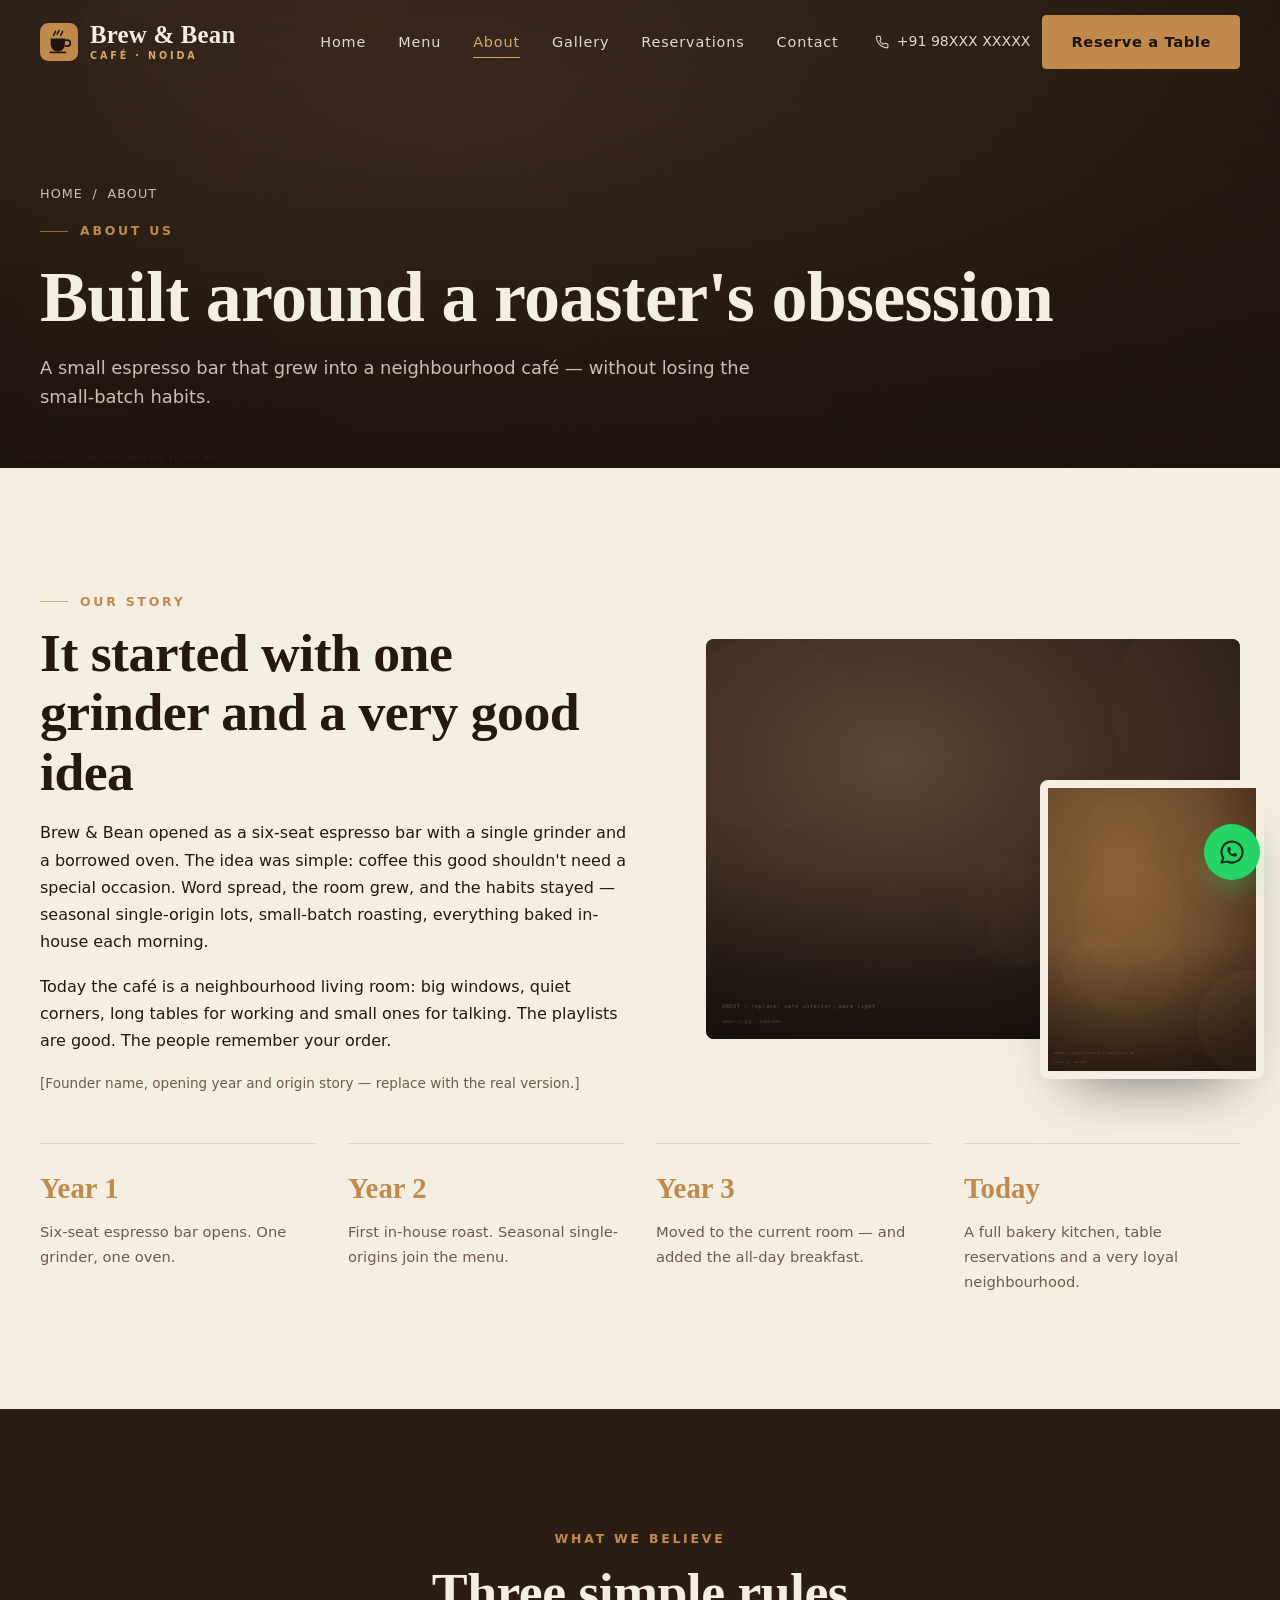
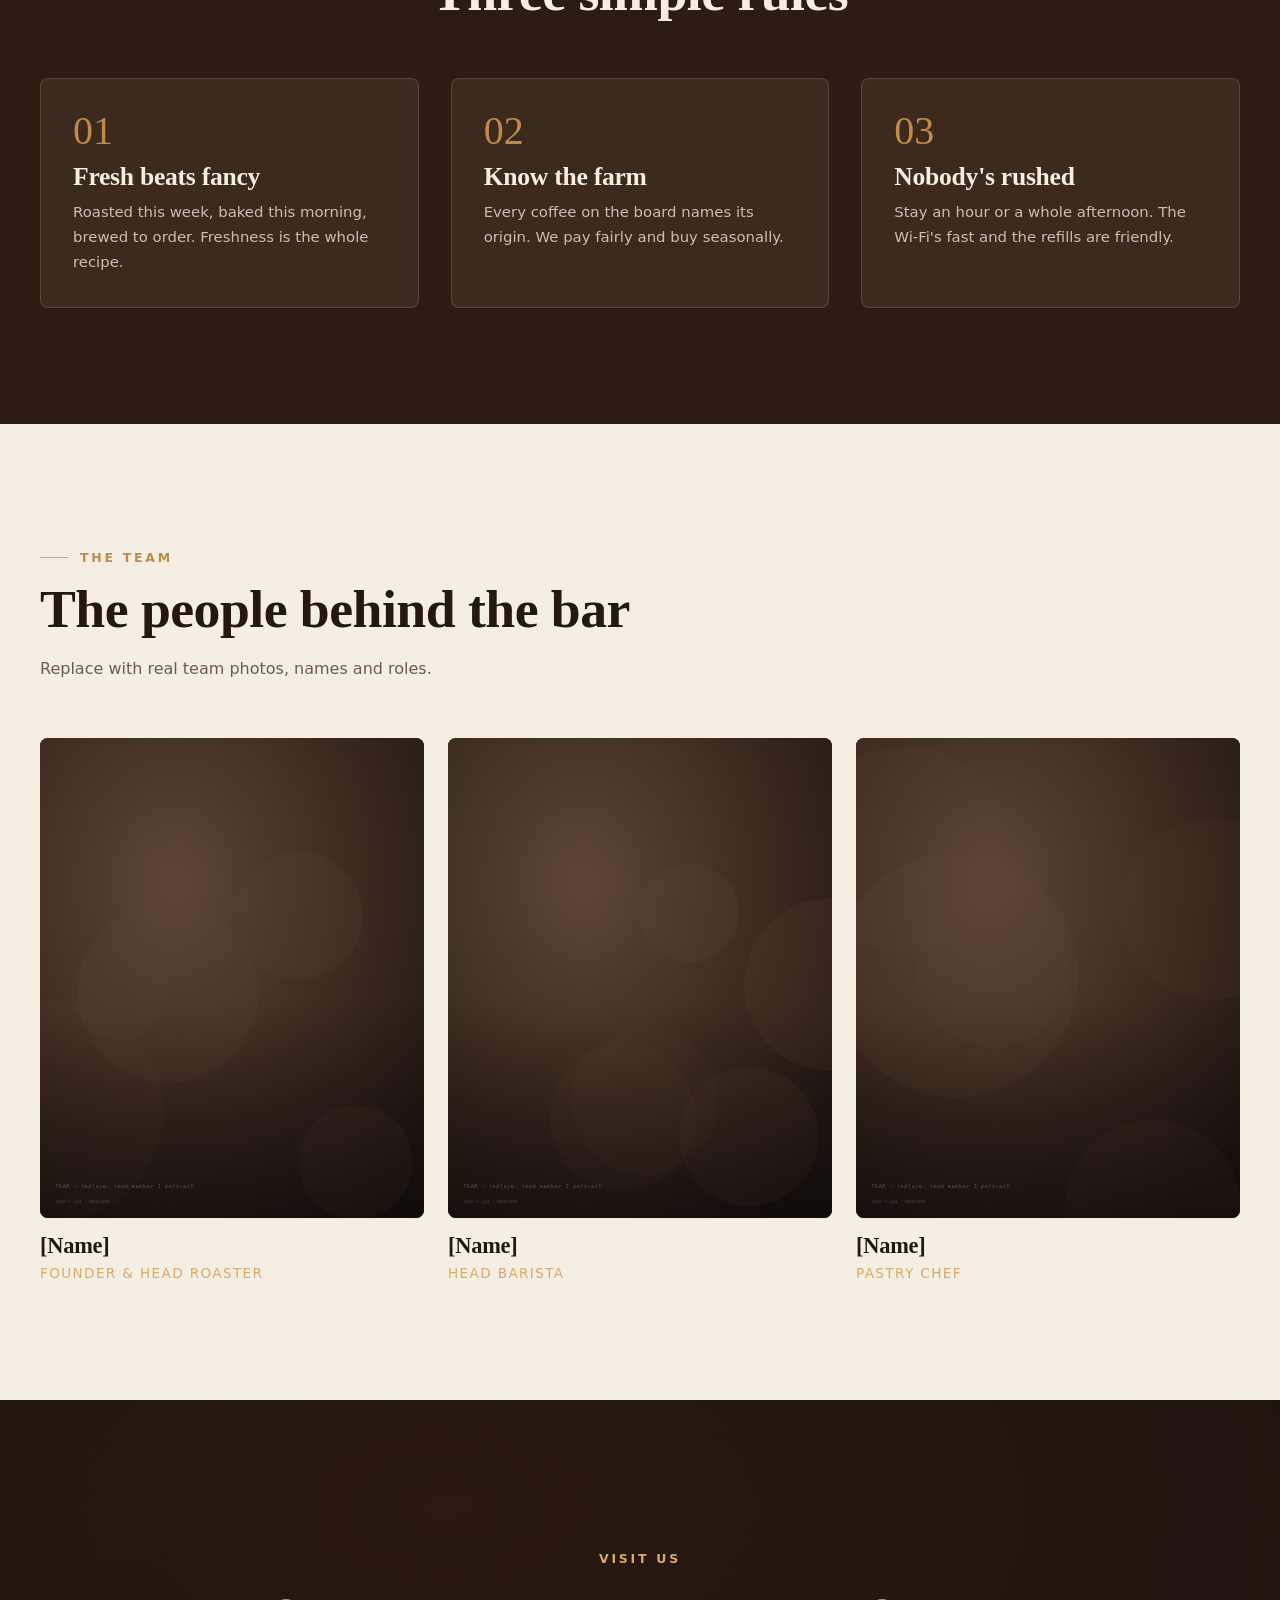
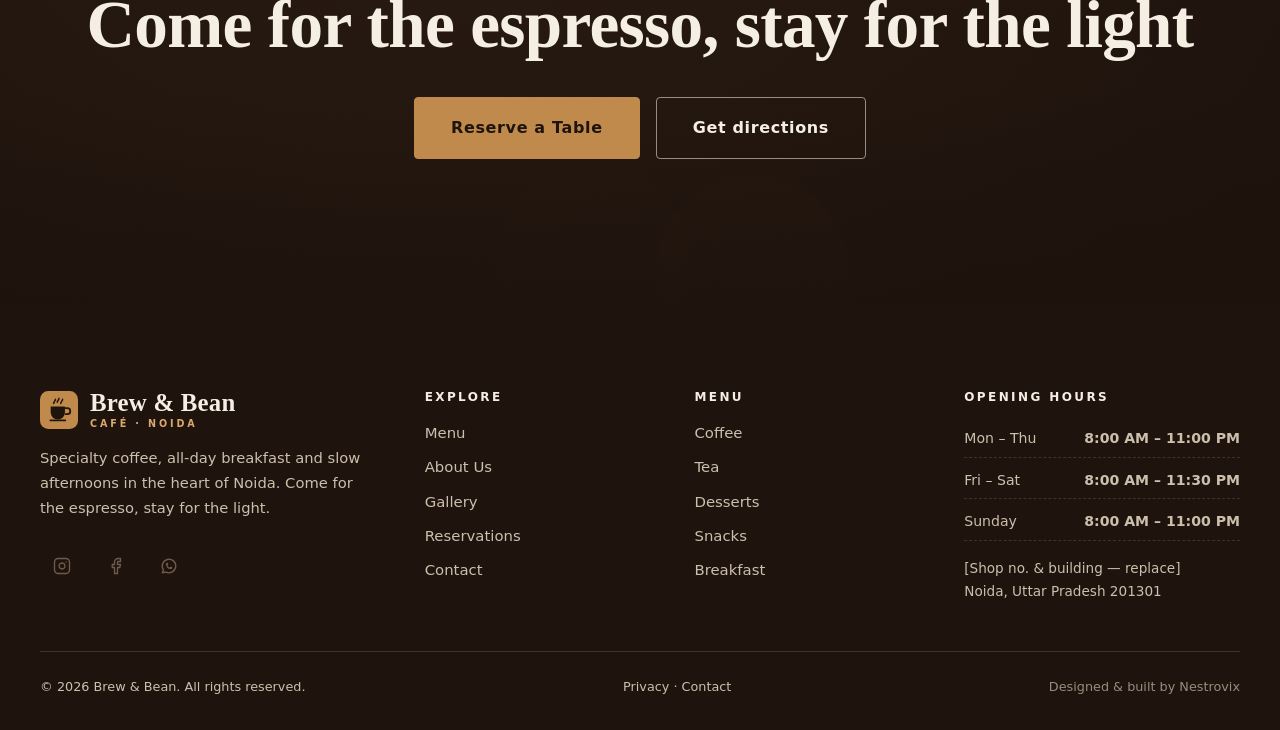
==== about.html @ e4f65078 "Initial commit — brew-and-bean" ====
<!DOCTYPE html>
<html lang="en">
<head>
<meta charset="UTF-8">
<meta name="viewport" content="width=device-width, initial-scale=1">
<title>About Us — Brew & Bean Café, Noida</title>
<meta name="description" content="The story behind Brew & Bean — a neighbourhood café in Noida built around small-batch roasting, in-house baking and slow mornings.">
<link rel="canonical" href="https://brewandbean.vercel.app/about.html">
<meta property="og:type" content="website"><meta property="og:site_name" content="Brew &amp; Bean">
<meta property="og:title" content="About Us — Brew & Bean Café, Noida"><meta property="og:description" content="The story behind Brew & Bean — a neighbourhood café in Noida built around small-batch roasting, in-house baking and slow mornings.">
<meta property="og:image" content="https://brewandbean.vercel.app/assets/og-image.png"><meta property="og:url" content="https://brewandbean.vercel.app/about.html">
<meta name="twitter:card" content="summary_large_image">
<meta name="theme-color" content="#2B1D14">
<link rel="icon" href="assets/favicon.svg" type="image/svg+xml">
<link rel="preload" href="assets/fonts/cormorant-garamond-latin-600-normal.woff2" as="font" type="font/woff2" crossorigin>
<link rel="preload" href="assets/fonts/manrope-latin-400-normal.woff2" as="font" type="font/woff2" crossorigin>
<link rel="stylesheet" href="css/style.css">
<script>document.documentElement.classList.add("js")</script>

</head>
<body><a class="skip-link" href="#main">Skip to content</a>
<svg width="0" height="0" style="position:absolute" aria-hidden="true"><defs>
<symbol id="i-phone" viewBox="0 0 24 24"><path d="M22 16.92v3a2 2 0 0 1-2.18 2 19.8 19.8 0 0 1-8.63-3.07 19.5 19.5 0 0 1-6-6A19.8 19.8 0 0 1 2.12 4.18 2 2 0 0 1 4.11 2h3a2 2 0 0 1 2 1.72c.13.96.36 1.9.7 2.81a2 2 0 0 1-.45 2.11L8.09 9.91a16 16 0 0 0 6 6l1.27-1.27a2 2 0 0 1 2.11-.45c.91.34 1.85.57 2.81.7A2 2 0 0 1 22 16.92z"/></symbol>
<symbol id="i-pin" viewBox="0 0 24 24"><path d="M20 10c0 6-8 12-8 12s-8-6-8-12a8 8 0 0 1 16 0z"/><circle cx="12" cy="10" r="3"/></symbol>
<symbol id="i-clock" viewBox="0 0 24 24"><circle cx="12" cy="12" r="10"/><path d="M12 6v6l4 2"/></symbol>
<symbol id="i-mail" viewBox="0 0 24 24"><rect width="20" height="16" x="2" y="4" rx="2"/><path d="m22 7-8.97 5.7a1.94 1.94 0 0 1-2.06 0L2 7"/></symbol>
<symbol id="i-arrow" viewBox="0 0 24 24"><path d="M5 12h14"/><path d="m12 5 7 7-7 7"/></symbol>
<symbol id="i-search" viewBox="0 0 24 24"><circle cx="11" cy="11" r="8"/><path d="m21 21-4.3-4.3"/></symbol>
<symbol id="i-x" viewBox="0 0 24 24"><path d="M18 6 6 18"/><path d="m6 6 12 12"/></symbol>
<symbol id="i-left" viewBox="0 0 24 24"><path d="m15 18-6-6 6-6"/></symbol>
<symbol id="i-right" viewBox="0 0 24 24"><path d="m9 18 6-6-6-6"/></symbol>
<symbol id="i-check" viewBox="0 0 24 24"><path d="M20 6 9 17l-5-5"/></symbol>
<symbol id="i-leaf" viewBox="0 0 24 24"><path d="M11 20A7 7 0 0 1 9.8 6.1C15.5 5 17 4.48 19 2c1 2 2 4.18 2 8 0 5.5-4.78 10-10 10Z"/><path d="M2 21c0-3 1.85-5.36 5.08-6C9.5 14.52 12 13 13 12"/></symbol>
<symbol id="i-flame" viewBox="0 0 24 24"><path d="M8.5 14.5A2.5 2.5 0 0 0 11 12c0-1.38-.5-2-1-3-1.072-2.143-.224-4.054 2-6 .5 2.5 2 4.9 4 6.5 2 1.6 3 3.5 3 5.5a7 7 0 1 1-14 0c0-1.153.433-2.294 1-3a2.5 2.5 0 0 0 2.5 2.5z"/></symbol>
<symbol id="i-croissant" viewBox="0 0 24 24"><path d="m4.6 13.11 5.79-3.21c1.89-1.05 4.79 1.78 3.71 3.71l-3.22 5.81C8.8 23.16.79 15.23 4.6 13.11Z"/><path d="m10.5 9.5-1-2.29C9.2 6.48 8.8 6 8 6H4.5C2.79 6 2 6.5 2 8.5a7.71 7.71 0 0 0 2 4.83"/><path d="M8 6c0-1.55.24-4-2-4-2 0-2.5 2.17-2.5 4"/><path d="m14.5 13.5 2.29 1c.73.3 1.21.7 1.21 1.5v3.5c0 1.71-.5 2.5-2.5 2.5a7.71 7.71 0 0 1-4.83-2"/><path d="M18 16c1.55 0 4-.24 4 2 0 2-2.17 2.5-4 2.5"/></symbol>
<symbol id="i-wifi" viewBox="0 0 24 24"><path d="M12 20h.01"/><path d="M2 8.82a15 15 0 0 1 20 0"/><path d="M5 12.859a10 10 0 0 1 14 0"/><path d="M8.5 16.429a5 5 0 0 1 7 0"/></symbol>
<symbol id="i-cup" viewBox="0 0 24 24"><path d="M17 8h1a4 4 0 1 1 0 8h-1"/><path d="M3 8h14v9a4 4 0 0 1-4 4H7a4 4 0 0 1-4-4Z"/><path d="M6 2v2"/><path d="M10 2v2"/><path d="M14 2v2"/></symbol>
<symbol id="i-instagram" viewBox="0 0 24 24"><rect width="20" height="20" x="2" y="2" rx="5"/><path d="M16 11.37A4 4 0 1 1 12.63 8 4 4 0 0 1 16 11.37z"/><path d="M17.5 6.5h.01"/></symbol>
<symbol id="i-facebook" viewBox="0 0 24 24"><path d="M18 2h-3a5 5 0 0 0-5 5v3H7v4h3v8h4v-8h3l1-4h-4V7a1 1 0 0 1 1-1h3z"/></symbol>
<symbol id="i-whatsapp" viewBox="0 0 24 24"><path d="M3 21l1.65-3.8a9 9 0 1 1 3.4 2.9L3 21" fill="none"/><path d="M9 10a.5.5 0 0 0 1 0V9a.5.5 0 0 0-1 0v1a5 5 0 0 0 5 5h1a.5.5 0 0 0 0-1h-1a.5.5 0 0 0 0 1"/></symbol>
<symbol id="i-calendar" viewBox="0 0 24 24"><path d="M8 2v4"/><path d="M16 2v4"/><rect width="18" height="18" x="3" y="4" rx="2"/><path d="M3 10h18"/></symbol>
<symbol id="i-users" viewBox="0 0 24 24"><path d="M16 21v-2a4 4 0 0 0-4-4H6a4 4 0 0 0-4 4v2"/><circle cx="9" cy="7" r="4"/><path d="M22 21v-2a4 4 0 0 0-3-3.87"/><path d="M16 3.13a4 4 0 0 1 0 7.75"/></symbol>
<symbol id="i-star" viewBox="0 0 24 24"><path d="M12 2l3.09 6.26L22 9.27l-5 4.87 1.18 6.88L12 17.77l-6.18 3.25L7 14.14 2 9.27l6.91-1.01L12 2z"/></symbol>
</defs></svg>
<header class="site-header" id="top">
  <div class="container--wide">
    <a class="brand" href="index.html" aria-label="Brew &amp; Bean — home"><svg class="brand__mark" viewBox="0 0 64 64" aria-hidden="true"><rect width="64" height="64" rx="14" fill="#C08A4C"/><path d="M18 26h24v10a12 12 0 0 1-24 0z" fill="#1F140D"/><path d="M42 29h4a5 5 0 0 1 0 10h-4" fill="none" stroke="#1F140D" stroke-width="3"/><path d="M26 14c0 3-3 4-3 7M32 12c0 3-3 4-3 7M38 14c0 3-3 4-3 7" stroke="#1F140D" stroke-width="2.5" fill="none" stroke-linecap="round"/><rect x="16" y="48" width="28" height="3" rx="1.5" fill="#1F140D"/></svg><span>Brew &amp; Bean<small>Café · Noida</small></span></a>
    <nav class="nav" aria-label="Primary">
      <ul class="nav__links"><li><a href="index.html">Home</a></li><li><a href="menu.html">Menu</a></li><li><a href="about.html">About</a></li><li><a href="gallery.html">Gallery</a></li><li><a href="reservations.html">Reservations</a></li><li><a href="contact.html">Contact</a></li></ul>
      <div class="nav__cta">
        <a class="nav__phone" data-href="tel" href="#"><svg class="ic"><use href="#i-phone"/></svg><span data-bind="phoneDisplay">+91 98XXX XXXXX</span></a>
        <a class="btn btn--primary" href="reservations.html">Reserve a Table</a>
        <button class="nav__toggle" aria-expanded="false" aria-controls="mobile-nav" aria-label="Open menu"><span></span></button>
      </div>
    </nav>
  </div>
</header>
<div class="mobile-nav" id="mobile-nav">
  <nav class="mobile-nav__links" aria-label="Mobile"><a href="index.html">Home</a><a href="menu.html">Menu</a><a href="about.html">About</a><a href="gallery.html">Gallery</a><a href="reservations.html">Reservations</a><a href="contact.html">Contact</a></nav>
  <a class="btn btn--primary btn--lg" href="reservations.html">Reserve a Table</a>
  <div class="mobile-nav__meta">
    <a data-href="tel" href="#"><svg class="ic"><use href="#i-phone"/></svg> <span data-bind="phoneDisplay">+91 98XXX XXXXX</span></a>
    <a data-href="whatsapp" href="#" target="_blank" rel="noopener"><svg class="ic"><use href="#i-whatsapp"/></svg> Chat on WhatsApp</a>
    <span><svg class="ic"><use href="#i-clock"/></svg> <span data-open-badge class="open-badge">Open today</span></span>
  </div>
</div>
<main id="main"><section class="page-hero">
  <div class="hero__media"><img src="assets/images/hero-about.svg" alt="" width="1920" height="800" fetchpriority="high"></div>
  <div class="hero__overlay"></div>
  <div class="container page-hero__content">
    <nav class="crumbs" aria-label="Breadcrumb"><a href="index.html">Home</a><span>/</span><span>About</span></nav>
    <span class="eyebrow" style="margin-top:1rem">About us</span>
    <h1>Built around a roaster's obsession</h1>
    <p class="lead">A small espresso bar that grew into a neighbourhood café — without losing the small-batch habits.</p>
  </div>
</section>
<section class="section section--cream">
  <div class="container">
    <div class="split">
      <div class="split__body reveal"><span class="eyebrow">Our story</span><h2>It started with one grinder and a very good idea</h2>
        <p>Brew &amp; Bean opened as a six-seat espresso bar with a single grinder and a borrowed oven. The idea was simple: coffee this good shouldn't need a special occasion. Word spread, the room grew, and the habits stayed — seasonal single-origin lots, small-batch roasting, everything baked in-house each morning.</p>
        <p>Today the café is a neighbourhood living room: big windows, quiet corners, long tables for working and small ones for talking. The playlists are good. The people remember your order.</p>
        <p class="muted" style="font-size:.85rem">[Founder name, opening year and origin story — replace with the real version.]</p></div>
      <div class="split__media reveal d1"><div class="frame"><img src="assets/images/about-1.svg" alt="The main room at Brew &amp; Bean" loading="lazy" width="1200" height="900"></div><div class="frame frame--tall"><img src="assets/images/about-2.svg" alt="Green coffee beans before roasting" loading="lazy" width="900" height="1200"></div></div>
    </div>
    <div class="timeline reveal">
      <div><b>Year 1</b><p>Six-seat espresso bar opens. One grinder, one oven.</p></div>
      <div><b>Year 2</b><p>First in-house roast. Seasonal single-origins join the menu.</p></div>
      <div><b>Year 3</b><p>Moved to the current room — and added the all-day breakfast.</p></div>
      <div><b>Today</b><p>A full bakery kitchen, table reservations and a very loyal neighbourhood.</p></div>
    </div>
  </div>
</section>
<section class="section section--dark">
  <div class="container">
    <div class="section-head center reveal"><span class="eyebrow">What we believe</span><h2>Three simple rules</h2></div>
    <div class="values-grid">
      <div class="value reveal" style="background:var(--mocha);border-color:var(--line-dark);color:var(--on-dark)"><div class="num">01</div><h3>Fresh beats fancy</h3><p style="color:var(--on-dark-muted)">Roasted this week, baked this morning, brewed to order. Freshness is the whole recipe.</p></div>
      <div class="value reveal d1" style="background:var(--mocha);border-color:var(--line-dark);color:var(--on-dark)"><div class="num">02</div><h3>Know the farm</h3><p style="color:var(--on-dark-muted)">Every coffee on the board names its origin. We pay fairly and buy seasonally.</p></div>
      <div class="value reveal d2" style="background:var(--mocha);border-color:var(--line-dark);color:var(--on-dark)"><div class="num">03</div><h3>Nobody's rushed</h3><p style="color:var(--on-dark-muted)">Stay an hour or a whole afternoon. The Wi-Fi's fast and the refills are friendly.</p></div>
    </div>
  </div>
</section>
<section class="section section--cream">
  <div class="container">
    <div class="section-head reveal"><span class="eyebrow">The team</span><h2>The people behind the bar</h2><p class="muted">Replace with real team photos, names and roles.</p></div>
    <div class="team-grid">
      <div class="team reveal"><div class="frame"><img src="assets/images/team-1.svg" alt="Portrait — Founder &amp; Head Roaster" loading="lazy"></div><h3>[Name]</h3><p>Founder &amp; Head Roaster</p></div>
      <div class="team reveal d1"><div class="frame"><img src="assets/images/team-2.svg" alt="Portrait — Head Barista" loading="lazy"></div><h3>[Name]</h3><p>Head Barista</p></div>
      <div class="team reveal d2"><div class="frame"><img src="assets/images/team-3.svg" alt="Portrait — Pastry Chef" loading="lazy"></div><h3>[Name]</h3><p>Pastry Chef</p></div>
    </div>
  </div>
</section>
<section class="cta-band"><img src="assets/images/hero-home.svg" alt="" loading="lazy"><div class="container"><span class="eyebrow">Visit us</span><h2>Come for the espresso, stay for the light</h2><div class="hero__actions"><a class="btn btn--primary btn--lg" href="reservations.html">Reserve a Table</a><a class="btn btn--outline-light btn--lg" href="contact.html">Get directions</a></div></div></section>
</main>
<footer class="site-footer">
  <div class="container">
    <div class="footer-grid">
      <div>
        <a class="brand" href="index.html"><svg class="brand__mark" viewBox="0 0 64 64" aria-hidden="true"><rect width="64" height="64" rx="14" fill="#C08A4C"/><path d="M18 26h24v10a12 12 0 0 1-24 0z" fill="#1F140D"/><path d="M42 29h4a5 5 0 0 1 0 10h-4" fill="none" stroke="#1F140D" stroke-width="3"/><path d="M26 14c0 3-3 4-3 7M32 12c0 3-3 4-3 7M38 14c0 3-3 4-3 7" stroke="#1F140D" stroke-width="2.5" fill="none" stroke-linecap="round"/><rect x="16" y="48" width="28" height="3" rx="1.5" fill="#1F140D"/></svg><span>Brew &amp; Bean<small>Café · Noida</small></span></a>
        <p>Specialty coffee, all-day breakfast and slow afternoons in the heart of Noida. Come for the espresso, stay for the light.</p>
        <div class="socials mt-3">
          <a data-href="instagram" href="#" target="_blank" rel="noopener" aria-label="Instagram"><svg class="ic"><use href="#i-instagram"/></svg></a>
          <a data-href="facebook" href="#" target="_blank" rel="noopener" aria-label="Facebook"><svg class="ic"><use href="#i-facebook"/></svg></a>
          <a data-href="whatsapp" href="#" target="_blank" rel="noopener" aria-label="WhatsApp"><svg class="ic"><use href="#i-whatsapp"/></svg></a>
        </div>
      </div>
      <div><h4>Explore</h4><div class="footer-links"><a href="menu.html">Menu</a><a href="about.html">About Us</a><a href="gallery.html">Gallery</a><a href="reservations.html">Reservations</a><a href="contact.html">Contact</a></div></div>
      <div><h4>Menu</h4><div class="footer-links"><a href="menu.html#coffee">Coffee</a><a href="menu.html#tea">Tea</a><a href="menu.html#desserts">Desserts</a><a href="menu.html#snacks">Snacks</a><a href="menu.html#breakfast">Breakfast</a></div></div>
      <div><h4>Opening hours</h4><div class="hours" data-hours></div><p class="mt-2" style="font-size:.85rem"><span data-bind="addressLine1">[Address]</span><br><span data-bind="addressLine2">Noida, Uttar Pradesh</span></p></div>
    </div>
    <div class="footer-bottom">
      <span>© <span data-year>2026</span> Brew &amp; Bean. All rights reserved.</span>
      <span><a href="privacy.html">Privacy</a> · <a href="contact.html">Contact</a></span>
      <span class="made">Designed &amp; built by Nestrovix</span>
    </div>
  </div>
</footer>
<a class="whatsapp-float" data-href="whatsapp" href="#" target="_blank" rel="noopener" aria-label="Chat with us on WhatsApp"><svg class="ic"><use href="#i-whatsapp"/></svg></a>
<div class="sticky-reserve"><a class="btn btn--primary" href="reservations.html"><svg class="ic"><use href="#i-calendar"/></svg> Reserve a Table</a><a class="btn btn--outline-light" data-href="tel" href="#" aria-label="Call us"><svg class="ic"><use href="#i-phone"/></svg></a></div>
<script src="js/config.js"></script>
<script src="js/menu-data.js"></script>
<script src="js/main.js"></script></body></html>
---- css/style.css ----
/* ============================================================
   BREW & BEAN — Premium Café · Design System & Styles
   Theme: dark coffee-brown × cream · warm · minimal premium
   Headings: Cormorant Garamond (serif) · Body: Manrope (sans)
   ============================================================ */

/* ---------- Fonts (self-hosted, no third-party requests) ---------- */
@font-face{font-family:"Cormorant Garamond";font-style:normal;font-weight:500;font-display:swap;src:url("../assets/fonts/cormorant-garamond-latin-500-normal.woff2") format("woff2")}
@font-face{font-family:"Cormorant Garamond";font-style:normal;font-weight:600;font-display:swap;src:url("../assets/fonts/cormorant-garamond-latin-600-normal.woff2") format("woff2")}
@font-face{font-family:"Cormorant Garamond";font-style:normal;font-weight:700;font-display:swap;src:url("../assets/fonts/cormorant-garamond-latin-700-normal.woff2") format("woff2")}
@font-face{font-family:"Cormorant Garamond";font-style:italic;font-weight:500;font-display:swap;src:url("../assets/fonts/cormorant-garamond-latin-500-italic.woff2") format("woff2")}
@font-face{font-family:"Manrope";font-style:normal;font-weight:400;font-display:swap;src:url("../assets/fonts/manrope-latin-400-normal.woff2") format("woff2")}
@font-face{font-family:"Manrope";font-style:normal;font-weight:500;font-display:swap;src:url("../assets/fonts/manrope-latin-500-normal.woff2") format("woff2")}
@font-face{font-family:"Manrope";font-style:normal;font-weight:600;font-display:swap;src:url("../assets/fonts/manrope-latin-600-normal.woff2") format("woff2")}
@font-face{font-family:"Manrope";font-style:normal;font-weight:700;font-display:swap;src:url("../assets/fonts/manrope-latin-700-normal.woff2") format("woff2")}

/* ---------- Tokens ---------- */
:root{
  /* brand colours */
  --espresso:#1F140D;        /* darkest background */
  --roast:#2B1D14;           /* primary dark background */
  --mocha:#3D2A1E;           /* dark surface / cards on dark */
  --mocha-2:#4A3224;         /* dark surface hover */
  --caramel:#C08A4C;         /* accent */
  --caramel-2:#D9A86C;       /* accent hover / highlight */
  --cream:#F5EEE2;           /* light background */
  --cream-2:#EDE3D2;         /* light surface */
  --cream-3:#E3D6C0;         /* light borders */
  --ink:#241810;             /* text on cream */
  --ink-muted:#6F5B4B;       /* secondary text on cream */
  --on-dark:#F5EEE2;         /* text on dark */
  --on-dark-muted:#CDBFAD;   /* secondary text on dark */
  --line-dark:rgba(245,238,226,.14);
  --line-light:rgba(36,24,16,.12);
  --whatsapp:#25D366;
  --error:#B3412F;
  --success:#3E7D4C;

  /* typography */
  --font-head:"Cormorant Garamond",Georgia,"Times New Roman",serif;
  --font-body:"Manrope",system-ui,-apple-system,"Segoe UI",Roboto,sans-serif;
  --text-hero:clamp(2.8rem,7vw,6rem);
  --text-h2:clamp(2rem,4.2vw,3.4rem);
  --text-h3:clamp(1.35rem,2vw,1.75rem);
  --lead:clamp(1.05rem,1.4vw,1.2rem);

  /* spacing (4pt) */
  --s-1:.25rem;--s-2:.5rem;--s-3:.75rem;--s-4:1rem;--s-5:1.5rem;--s-6:2rem;--s-7:3rem;--s-8:4rem;--s-9:6rem;--s-10:8rem;
  --section-y:clamp(4rem,9vw,7.5rem);
  --container:1200px;--gutter:clamp(1.25rem,4vw,2.5rem);

  /* shape & motion */
  --r-sm:4px;--r-md:8px;--r-lg:14px;
  --ease:cubic-bezier(.22,.61,.36,1);
  --dur-1:200ms;--dur-2:400ms;--dur-3:700ms;
  --shadow-lg:0 30px 60px -30px rgba(0,0,0,.55);
  --header-h:84px;
}

/* ---------- Base ---------- */
*,*::before,*::after{box-sizing:border-box;margin:0;padding:0}
html{scroll-behavior:smooth;scroll-padding-top:calc(var(--header-h) + 8px);-webkit-text-size-adjust:100%}
html,body{overflow-x:clip}
body{font-family:var(--font-body);font-size:16px;line-height:1.7;color:var(--ink);background:var(--cream);-webkit-font-smoothing:antialiased}
img,svg,video{display:block;max-width:100%}
img{height:auto}
a{color:inherit;text-decoration:none}
button{font:inherit;color:inherit;background:none;border:0;cursor:pointer}
ul{list-style:none}
:focus-visible{outline:2px solid var(--caramel);outline-offset:3px;border-radius:2px}
::selection{background:var(--caramel);color:var(--espresso)}
.sr-only{position:absolute;width:1px;height:1px;padding:0;margin:-1px;overflow:hidden;clip:rect(0,0,0,0);white-space:nowrap;border:0}
.skip-link{position:fixed;top:-60px;left:1rem;z-index:1000;background:var(--caramel);color:var(--espresso);padding:.7rem 1rem;border-radius:var(--r-sm);font-weight:600;transition:top var(--dur-1) var(--ease)}
.skip-link:focus{top:1rem}

h1,h2,h3,h4{font-family:var(--font-head);font-weight:600;line-height:1.1;letter-spacing:-.01em}
h1{font-size:var(--text-hero)}
h2{font-size:var(--text-h2)}
h3{font-size:var(--text-h3)}
p{max-width:65ch}
.lead{font-size:var(--lead);line-height:1.65}
.eyebrow{display:inline-flex;align-items:center;gap:.75rem;font-size:.78rem;letter-spacing:.22em;text-transform:uppercase;font-weight:600;color:var(--caramel)}
.eyebrow::before{content:"";width:28px;height:1px;background:currentColor;opacity:.7}
.muted{color:var(--ink-muted)}
.section--dark .muted{color:var(--on-dark-muted)}
.tnum{font-variant-numeric:tabular-nums}

.container{width:min(100% - 2*var(--gutter),var(--container));margin-inline:auto}
.container--wide{width:min(100% - 2*var(--gutter),1400px);margin-inline:auto}
.section{padding-block:var(--section-y)}
.section--cream{background:var(--cream);color:var(--ink)}
.section--cream-2{background:var(--cream-2);color:var(--ink)}
.section--dark{background:var(--roast);color:var(--on-dark)}
.section--espresso{background:var(--espresso);color:var(--on-dark)}
.section-head{max-width:720px;margin-bottom:clamp(2rem,5vw,3.5rem)}
.section-head.center{margin-inline:auto;text-align:center}
.section-head.center .eyebrow::before{display:none}
.section-head h2{margin-top:.75rem}
.section-head p{margin-top:1rem}
.section-head.center p{margin-inline:auto}
.section-head.split{display:flex;justify-content:space-between;align-items:end;gap:2rem;max-width:none}
.section-head.split > div{max-width:640px}

/* ---------- Buttons ---------- */
.btn{display:inline-flex;align-items:center;justify-content:center;gap:.6rem;min-height:48px;padding:.85rem 1.75rem;font-weight:600;font-size:.92rem;letter-spacing:.04em;border-radius:var(--r-sm);border:1px solid transparent;transition:background var(--dur-1) var(--ease),color var(--dur-1) var(--ease),border-color var(--dur-1) var(--ease),transform var(--dur-1) var(--ease);white-space:nowrap}
.btn:hover{transform:translateY(-1px)}
.btn svg{width:18px;height:18px}
.btn--primary{background:var(--caramel);color:var(--espresso);border-color:var(--caramel)}
.btn--primary:hover{background:var(--caramel-2);border-color:var(--caramel-2)}
.btn--outline-light{color:var(--on-dark);border-color:rgba(245,238,226,.55)}
.btn--outline-light:hover{background:rgba(245,238,226,.1);border-color:var(--on-dark)}
.btn--outline-dark{color:var(--ink);border-color:rgba(36,24,16,.4)}
.btn--outline-dark:hover{background:rgba(36,24,16,.06);border-color:var(--ink)}
.btn--dark{background:var(--roast);color:var(--on-dark);border-color:var(--roast)}
.btn--dark:hover{background:var(--espresso)}
.btn--whatsapp{background:var(--whatsapp);color:#06331a;border-color:var(--whatsapp)}
.btn--whatsapp:hover{background:#2fe273}
.btn--lg{min-height:56px;padding:1rem 2.25rem;font-size:1rem}
.btn--block{width:100%}
.btn[disabled],.btn[aria-busy="true"]{opacity:.7;cursor:progress;transform:none}
.link-arrow{display:inline-flex;align-items:center;gap:.5rem;font-weight:600;letter-spacing:.04em;font-size:.92rem;color:var(--caramel)}
.link-arrow svg{width:16px;height:16px;transition:transform var(--dur-1) var(--ease)}
.link-arrow:hover svg{transform:translateX(4px)}
.section--dark .link-arrow{color:var(--caramel-2)}

/* ---------- Icons ---------- */
.ic{width:1em;height:1em;stroke:currentColor;stroke-width:1.8;fill:none;stroke-linecap:round;stroke-linejoin:round;flex:none}

/* ---------- Header (transparent → sticky solid) ---------- */
.site-header{position:fixed;inset:0 0 auto 0;z-index:100;height:var(--header-h);display:flex;align-items:center;color:var(--on-dark);transition:background var(--dur-2) var(--ease),box-shadow var(--dur-2) var(--ease),height var(--dur-2) var(--ease)}
.site-header.is-scrolled{background:rgba(31,20,13,.92);backdrop-filter:blur(12px);-webkit-backdrop-filter:blur(12px);box-shadow:0 10px 30px -20px rgba(0,0,0,.6);height:68px}
.site-header .container--wide{display:flex;align-items:center;justify-content:space-between;gap:2rem}
.brand{display:flex;align-items:center;gap:.75rem;font-family:var(--font-head);font-size:1.55rem;font-weight:700;letter-spacing:.01em;line-height:1}
.brand__mark{width:38px;height:38px;flex:none}
.brand small{display:block;font-family:var(--font-body);font-size:.6rem;letter-spacing:.3em;text-transform:uppercase;font-weight:600;color:var(--caramel-2);margin-top:.2rem}
.nav{display:flex;align-items:center;gap:2.25rem}
.nav__links{display:flex;gap:2rem}
.nav__links a{position:relative;font-size:.9rem;font-weight:500;letter-spacing:.06em;padding:.5rem 0;opacity:.9}
.nav__links a::after{content:"";position:absolute;left:0;bottom:0;width:100%;height:1px;background:var(--caramel-2);transform:scaleX(0);transform-origin:right;transition:transform var(--dur-2) var(--ease)}
.nav__links a:hover::after,.nav__links a[aria-current="page"]::after{transform:scaleX(1);transform-origin:left}
.nav__links a[aria-current="page"]{opacity:1;color:var(--caramel-2)}
.nav__cta{display:flex;align-items:center;gap:.75rem}
.nav__phone{display:inline-flex;align-items:center;gap:.5rem;font-size:.88rem;opacity:.9}
.nav__toggle{display:none;width:48px;height:48px;align-items:center;justify-content:center;border-radius:var(--r-sm);border:1px solid rgba(245,238,226,.25)}
.nav__toggle span{display:block;width:22px;height:2px;background:currentColor;position:relative;transition:background var(--dur-1)}
.nav__toggle span::before,.nav__toggle span::after{content:"";position:absolute;left:0;width:22px;height:2px;background:currentColor;transition:transform var(--dur-2) var(--ease),top var(--dur-2) var(--ease)}
.nav__toggle span::before{top:-7px}.nav__toggle span::after{top:7px}
.nav__toggle[aria-expanded="true"] span{background:transparent}
.nav__toggle[aria-expanded="true"] span::before{top:0;transform:rotate(45deg)}
.nav__toggle[aria-expanded="true"] span::after{top:0;transform:rotate(-45deg)}

/* mobile drawer */
.mobile-nav{position:fixed;inset:0;z-index:90;background:var(--espresso);color:var(--on-dark);padding:calc(var(--header-h) + 1.5rem) var(--gutter) 2rem;display:flex;flex-direction:column;gap:2rem;transform:translateX(100%);transition:transform var(--dur-2) var(--ease);overflow-y:auto}
.mobile-nav.is-open{transform:none}
.mobile-nav__links a{display:block;font-family:var(--font-head);font-size:2rem;font-weight:600;padding:.6rem 0;border-bottom:1px solid var(--line-dark)}
.mobile-nav__links a[aria-current="page"]{color:var(--caramel-2)}
.mobile-nav__meta{display:grid;gap:1rem;font-size:.95rem;color:var(--on-dark-muted)}
.mobile-nav__meta a,.mobile-nav__meta > span{display:flex;align-items:center;gap:.7rem;color:var(--on-dark)}
.mobile-nav__meta .ic{width:18px;height:18px;flex:none}
body.nav-open{overflow:hidden}

/* ---------- Hero ---------- */
.hero{position:relative;min-height:100svh;display:grid;align-items:end;color:var(--on-dark);isolation:isolate;overflow:hidden}
.hero__media{position:absolute;inset:0;z-index:-2}
.hero__media img{width:100%;height:100%;object-fit:cover;transform:scale(1.04);animation:heroZoom 14s var(--ease) forwards}
@keyframes heroZoom{to{transform:scale(1)}}
.hero__overlay{position:absolute;inset:0;z-index:-1;background:linear-gradient(180deg,rgba(31,20,13,.35) 0%,rgba(31,20,13,.15) 35%,rgba(31,20,13,.85) 100%)}
.hero__content{padding:calc(var(--header-h) + 3rem) 0 clamp(3rem,8vw,6rem)}
.hero__content .eyebrow{color:var(--caramel-2)}
.hero__content h1{margin-top:1.25rem;max-width:14ch}
.hero__content h1 em{font-style:italic;font-weight:500;color:var(--caramel-2)}
.hero__content .lead{margin-top:1.5rem;max-width:52ch;color:var(--on-dark-muted)}
.hero__actions{display:flex;flex-wrap:wrap;gap:1rem;margin-top:2.25rem}
.hero__meta{display:flex;flex-wrap:wrap;gap:1.5rem 2.5rem;margin-top:3rem;padding-top:1.5rem;border-top:1px solid var(--line-dark);font-size:.88rem;color:var(--on-dark-muted)}
.hero__meta b{display:block;color:var(--on-dark);font-weight:600;letter-spacing:.04em}
.hero__meta b.open-badge{color:#6FCF8A;font-size:.78rem}.hero__meta b.open-badge.closed{color:#E08A7A}
.scroll-cue{position:absolute;right:var(--gutter);bottom:2rem;display:flex;flex-direction:column;align-items:center;gap:.5rem;font-size:.7rem;letter-spacing:.25em;text-transform:uppercase;color:var(--on-dark-muted)}
.scroll-cue::after{content:"";width:1px;height:44px;background:linear-gradient(var(--caramel-2),transparent);animation:cue 2s var(--ease) infinite}
@keyframes cue{0%{transform:scaleY(0);transform-origin:top}50%{transform:scaleY(1);transform-origin:top}51%{transform-origin:bottom}100%{transform:scaleY(0);transform-origin:bottom}}

/* page hero (inner pages) */
.page-hero{position:relative;min-height:clamp(360px,52vh,520px);display:grid;align-items:end;color:var(--on-dark);isolation:isolate;overflow:hidden}
.page-hero .hero__overlay{background:linear-gradient(180deg,rgba(31,20,13,.5),rgba(31,20,13,.85))}
.page-hero__content{padding:calc(var(--header-h) + 2rem) 0 clamp(2rem,5vw,3.5rem)}
.page-hero__content h1{font-size:clamp(2.5rem,6vw,4.5rem);margin-top:1rem}
.page-hero__content p{margin-top:1rem;color:var(--on-dark-muted)}
.crumbs{display:flex;gap:.6rem;font-size:.8rem;letter-spacing:.08em;text-transform:uppercase;color:var(--on-dark-muted)}
.crumbs a:hover{color:var(--on-dark)}

/* ---------- Image frame & hover ---------- */
.frame{position:relative;overflow:hidden;border-radius:var(--r-md);background:var(--mocha)}
.frame img{width:100%;height:100%;object-fit:cover;transition:transform var(--dur-3) var(--ease)}
.frame:hover img{transform:scale(1.04)}
.ratio-4x5{aspect-ratio:4/5}.ratio-4x3{aspect-ratio:4/3}.ratio-1x1{aspect-ratio:1}.ratio-3x2{aspect-ratio:3/2}.ratio-16x9{aspect-ratio:16/9}

/* ---------- Signature coffee ---------- */
.sig-grid{display:grid;grid-template-columns:repeat(3,1fr);gap:1.5rem}
.sig-card{position:relative;color:var(--on-dark)}
.sig-card .frame{aspect-ratio:4/5;border-radius:var(--r-md)}
.sig-card__body{position:absolute;inset:auto 0 0 0;padding:1.75rem;background:linear-gradient(180deg,transparent,rgba(31,20,13,.9));border-radius:0 0 var(--r-md) var(--r-md)}
.sig-card__body .num{font-family:var(--font-head);font-size:1rem;color:var(--caramel-2);letter-spacing:.1em}
.sig-card__body h3{margin-top:.35rem}
.sig-card__body p{margin-top:.5rem;font-size:.92rem;color:var(--on-dark-muted);max-width:none}
.sig-card__body .price{display:inline-block;margin-top:.75rem;font-weight:600;color:var(--caramel-2);letter-spacing:.04em}

/* ---------- Menu cards ---------- */
.menu-grid{display:grid;grid-template-columns:repeat(3,1fr);gap:1.5rem}
.menu-card{background:var(--cream-2);border:1px solid var(--line-light);border-radius:var(--r-md);overflow:hidden;display:flex;flex-direction:column;transition:transform var(--dur-2) var(--ease),box-shadow var(--dur-2) var(--ease)}
.menu-card:hover{transform:translateY(-4px);box-shadow:0 24px 40px -30px rgba(36,24,16,.5)}
.section--dark .menu-card{background:var(--mocha);border-color:var(--line-dark);color:var(--on-dark)}
.menu-card .frame{aspect-ratio:4/3;border-radius:0}
.menu-card__body{padding:1.25rem 1.25rem 1.4rem;display:flex;flex-direction:column;gap:.4rem;flex:1}
.menu-card__top{display:flex;justify-content:space-between;align-items:baseline;gap:1rem}
.menu-card h3{font-size:1.35rem;font-weight:600}
.menu-card .price{font-family:var(--font-head);font-size:1.25rem;font-weight:700;color:var(--caramel);white-space:nowrap}
.section--dark .menu-card .price{color:var(--caramel-2)}
.menu-card p{font-size:.9rem;color:var(--ink-muted);line-height:1.55;max-width:none}
.section--dark .menu-card p{color:var(--on-dark-muted)}
.menu-card__tags{display:flex;gap:.4rem;flex-wrap:wrap;margin-top:auto;padding-top:.6rem}
.tag{font-size:.68rem;letter-spacing:.12em;text-transform:uppercase;font-weight:600;padding:.3rem .55rem;border-radius:999px;border:1px solid var(--line-light);color:var(--ink-muted)}
.section--dark .tag{border-color:var(--line-dark);color:var(--on-dark-muted)}
.tag--hot{border-color:var(--caramel);color:var(--caramel)}

/* menu page controls */
.menu-controls{position:sticky;top:68px;z-index:20;background:rgba(245,238,226,.94);backdrop-filter:blur(10px);-webkit-backdrop-filter:blur(10px);border-bottom:1px solid var(--line-light);padding:1rem 0}
.menu-controls .container{display:flex;gap:1rem;align-items:center;flex-wrap:wrap}
.chips{display:flex;gap:.5rem;overflow-x:auto;scrollbar-width:none;-webkit-overflow-scrolling:touch;padding-bottom:2px}
.chips::-webkit-scrollbar{display:none}
.chip{flex:none;min-height:42px;padding:.55rem 1.1rem;border-radius:999px;border:1px solid var(--line-light);font-size:.86rem;font-weight:600;letter-spacing:.04em;color:var(--ink-muted);background:transparent;transition:all var(--dur-1) var(--ease)}
.chip:hover{border-color:var(--ink);color:var(--ink)}
.chip[aria-pressed="true"]{background:var(--roast);border-color:var(--roast);color:var(--on-dark)}
.search{position:relative;margin-left:auto;min-width:240px;flex:1;max-width:360px}
.search input{width:100%;min-height:44px;padding:.7rem 2.75rem .7rem 1rem;border:1px solid var(--line-light);border-radius:999px;background:#fff;font:inherit;font-size:.95rem;color:var(--ink)}
.search input:focus{outline:2px solid var(--caramel);outline-offset:1px;border-color:var(--caramel)}
.search svg{position:absolute;right:1rem;top:50%;transform:translateY(-50%);width:18px;height:18px;color:var(--ink-muted);pointer-events:none}
.menu-section{padding-block:clamp(2.5rem,5vw,4rem)}
.menu-section + .menu-section{border-top:1px solid var(--line-light)}
.menu-section__head{display:flex;align-items:baseline;justify-content:space-between;gap:1rem;margin-bottom:1.75rem}
.menu-section__head h2{font-size:clamp(1.8rem,3vw,2.4rem)}
.menu-section__head span{font-size:.85rem;color:var(--ink-muted);letter-spacing:.06em}
.empty{text-align:center;padding:4rem 1rem;color:var(--ink-muted)}
.empty h3{color:var(--ink);margin-bottom:.5rem}

/* ---------- About split ---------- */
.split{display:grid;grid-template-columns:1.05fr .95fr;gap:clamp(2rem,6vw,5rem);align-items:center}
.split--reverse > :first-child{order:2}
.split__media{position:relative}
.split__media .frame{aspect-ratio:4/3}
.split__media .frame--tall{position:absolute;right:-1.5rem;bottom:-2.5rem;width:42%;aspect-ratio:3/4;border:8px solid var(--cream);box-shadow:var(--shadow-lg)}
.section--dark .split__media .frame--tall{border-color:var(--roast)}
.split__body h2{margin-top:.75rem}
.split__body p{margin-top:1.1rem}
.split__body .btn{margin-top:2rem}
.quote{margin-top:1.5rem;padding-left:1.25rem;border-left:2px solid var(--caramel);font-family:var(--font-head);font-size:1.35rem;font-style:italic;line-height:1.4}
.quote cite{display:block;margin-top:.5rem;font-family:var(--font-body);font-style:normal;font-size:.8rem;letter-spacing:.12em;text-transform:uppercase;color:var(--ink-muted)}
.section--dark .quote cite{color:var(--on-dark-muted)}

/* ---------- Why choose us ---------- */
.why-grid{display:grid;grid-template-columns:repeat(4,1fr);gap:2rem 2.5rem}
.why{padding-top:1.5rem;border-top:1px solid var(--line-dark)}
.why__icon{width:44px;height:44px;display:grid;place-items:center;border:1px solid var(--caramel);border-radius:50%;color:var(--caramel-2);font-size:1.2rem;margin-bottom:1.1rem}
.why h3{font-size:1.4rem}
.why p{margin-top:.5rem;font-size:.93rem;color:var(--on-dark-muted);max-width:none}

/* ---------- Offers ---------- */
.offers-grid{display:grid;grid-template-columns:repeat(3,1fr);gap:1.5rem}
.offer{position:relative;border-radius:var(--r-md);overflow:hidden;color:var(--on-dark);min-height:340px;display:flex;align-items:end}
.offer img{position:absolute;inset:0;width:100%;height:100%;object-fit:cover;transition:transform var(--dur-3) var(--ease)}
.offer:hover img{transform:scale(1.05)}
.offer::after{content:"";position:absolute;inset:0;background:linear-gradient(180deg,rgba(31,20,13,.1),rgba(31,20,13,.88))}
.offer__body{position:relative;z-index:1;padding:1.75rem}
.offer__badge{display:inline-block;font-size:.7rem;letter-spacing:.18em;text-transform:uppercase;font-weight:700;background:var(--caramel);color:var(--espresso);padding:.35rem .65rem;border-radius:2px}
.offer h3{margin-top:.75rem}
.offer p{margin-top:.4rem;font-size:.9rem;color:var(--on-dark-muted);max-width:none}
.offer small{display:block;margin-top:.6rem;font-size:.72rem;letter-spacing:.08em;color:var(--on-dark-muted)}

/* ---------- Gallery ---------- */
.gallery-grid{display:grid;grid-template-columns:repeat(4,1fr);grid-auto-rows:220px;grid-auto-flow:dense;gap:.75rem}
.gallery-grid .g-item{position:relative;overflow:hidden;border-radius:var(--r-sm);cursor:zoom-in;background:var(--mocha)}
.gallery-grid .g-item img{width:100%;height:100%;object-fit:cover;transition:transform var(--dur-3) var(--ease),filter var(--dur-3) var(--ease)}
.gallery-grid .g-item:hover img{transform:scale(1.05)}
.gallery-grid .g-item::after{content:"";position:absolute;inset:0;background:rgba(31,20,13,0);transition:background var(--dur-2)}
.gallery-grid .g-item:hover::after{background:rgba(31,20,13,.2)}
.g-item.span-2{grid-column:span 2}.g-item.tall{grid-row:span 2}.g-item.big{grid-column:span 2;grid-row:span 2}
.g-item figcaption{position:absolute;left:0;right:0;bottom:0;padding:.75rem 1rem;font-size:.78rem;letter-spacing:.1em;text-transform:uppercase;color:var(--on-dark);background:linear-gradient(transparent,rgba(31,20,13,.8));opacity:0;transition:opacity var(--dur-2);z-index:1}
.g-item:hover figcaption{opacity:1}
.g-item[hidden]{display:none}

/* lightbox */
.lightbox{position:fixed;inset:0;z-index:200;background:rgba(20,12,7,.96);display:none;align-items:center;justify-content:center;padding:1rem}
.lightbox.is-open{display:flex}
.lightbox img{max-width:min(92vw,1400px);max-height:86vh;object-fit:contain;border-radius:var(--r-sm);box-shadow:var(--shadow-lg)}
.lightbox__btn{position:absolute;width:52px;height:52px;display:grid;place-items:center;color:var(--on-dark);border:1px solid var(--line-dark);border-radius:50%;background:rgba(43,29,20,.7);transition:background var(--dur-1)}
.lightbox__btn:hover{background:var(--mocha-2)}
.lightbox__btn svg{width:22px;height:22px}
.lightbox__close{top:1.25rem;right:1.25rem}
.lightbox__prev{left:1.25rem;top:50%;transform:translateY(-50%)}
.lightbox__next{right:1.25rem;top:50%;transform:translateY(-50%)}
.lightbox__caption{position:absolute;bottom:1.5rem;left:50%;transform:translateX(-50%);color:var(--on-dark-muted);font-size:.85rem;letter-spacing:.08em}

/* ---------- Reviews ---------- */
.reviews-grid{display:grid;grid-template-columns:repeat(3,1fr);gap:1.5rem}
.review{background:var(--cream-2);border:1px solid var(--line-light);border-radius:var(--r-md);padding:2rem;display:flex;flex-direction:column;gap:1rem}
.review__stars{color:var(--caramel);letter-spacing:.15em;font-size:.95rem}
.review p{font-family:var(--font-head);font-size:1.3rem;line-height:1.45;font-style:italic;max-width:none}
.review footer{margin-top:auto;font-size:.85rem;color:var(--ink-muted)}
.review footer b{display:block;color:var(--ink);font-weight:600;letter-spacing:.04em}
.sample-note{font-size:.78rem;color:var(--ink-muted);letter-spacing:.04em;margin-top:1.25rem}

/* ---------- CTA band ---------- */
.cta-band{position:relative;isolation:isolate;color:var(--on-dark);text-align:center;padding-block:clamp(5rem,12vw,9rem);overflow:hidden}
.cta-band img{position:absolute;inset:0;width:100%;height:100%;object-fit:cover;z-index:-2}
.cta-band::before{content:"";position:absolute;inset:0;background:rgba(31,20,13,.78);z-index:-1}
.cta-band h2{font-size:clamp(2.4rem,5.5vw,4.2rem);margin-top:1rem}
.cta-band p{margin:1.25rem auto 0;color:var(--on-dark-muted)}
.cta-band .hero__actions{justify-content:center}
.cta-band .eyebrow{color:var(--caramel-2)}
.cta-band .eyebrow::before{display:none}

/* ---------- Instagram ---------- */
.insta-grid{display:grid;grid-template-columns:repeat(6,1fr);gap:.5rem}
.insta-grid a{position:relative;display:block;aspect-ratio:1;overflow:hidden;background:var(--mocha)}
.insta-grid img{width:100%;height:100%;object-fit:cover;transition:transform var(--dur-3) var(--ease)}
.insta-grid a:hover img{transform:scale(1.06)}
.insta-grid a::after{content:"";position:absolute;inset:0;background:rgba(31,20,13,.25);opacity:0;transition:opacity var(--dur-2)}
.insta-grid a:hover::after{opacity:1}
.insta-grid svg{position:absolute;top:50%;left:50%;width:28px;height:28px;transform:translate(-50%,-50%);color:#fff;opacity:0;z-index:1;transition:opacity var(--dur-2)}
.insta-grid a:hover svg{opacity:1}

/* ---------- Location ---------- */
.location{display:grid;grid-template-columns:1.1fr .9fr;gap:0;border:1px solid var(--line-light);border-radius:var(--r-md);overflow:hidden;background:var(--cream-2)}
.location__map{min-height:440px;background:var(--cream-3)}
.location__map iframe{width:100%;height:100%;min-height:440px;border:0;filter:grayscale(.2) sepia(.15)}
.location__info{padding:clamp(1.75rem,4vw,3rem);display:grid;gap:1.5rem;align-content:start}
.info-row{display:grid;grid-template-columns:44px 1fr;gap:1rem;align-items:start}
.info-row .why__icon{margin:0;width:40px;height:40px;border-color:var(--caramel);color:var(--caramel)}
.info-row h3{font-size:1.25rem}
.info-row p,.info-row address{font-style:normal;font-size:.95rem;color:var(--ink-muted);margin-top:.25rem;max-width:none}
.hours{display:grid;gap:.35rem;font-size:.93rem}
.hours div{display:flex;justify-content:space-between;gap:1rem;border-bottom:1px dashed var(--line-light);padding:.35rem 0}
.hours b{font-weight:600}
.open-badge{display:inline-flex;align-items:center;gap:.5rem;font-size:.78rem;letter-spacing:.12em;text-transform:uppercase;font-weight:700;color:var(--success)}
.open-badge::before{content:"";width:8px;height:8px;border-radius:50%;background:currentColor;box-shadow:0 0 0 4px rgba(62,125,76,.18)}
.open-badge.closed{color:var(--error)}
.open-badge.closed::before{box-shadow:0 0 0 4px rgba(179,65,47,.18)}

/* ---------- Forms ---------- */
.form{display:grid;gap:1.25rem}
.form__row{display:grid;grid-template-columns:1fr 1fr;gap:1.25rem}
.field{display:grid;gap:.45rem}
.field label{font-size:.82rem;font-weight:600;letter-spacing:.08em;text-transform:uppercase;color:var(--ink-muted)}
.field label .req{color:var(--error)}
.field input,.field select,.field textarea{width:100%;min-height:50px;padding:.8rem 1rem;font:inherit;font-size:1rem;color:var(--ink);background:#fff;border:1px solid var(--cream-3);border-radius:var(--r-sm);transition:border-color var(--dur-1),box-shadow var(--dur-1)}
.field textarea{min-height:130px;resize:vertical}
.field select{appearance:none;background-image:url("data:image/svg+xml,%3Csvg xmlns='http://www.w3.org/2000/svg' width='12' height='8' viewBox='0 0 12 8'%3E%3Cpath d='M1 1l5 5 5-5' stroke='%236F5B4B' stroke-width='1.8' fill='none' stroke-linecap='round'/%3E%3C/svg%3E");background-repeat:no-repeat;background-position:right 1rem center;padding-right:2.5rem}
.field input:focus,.field select:focus,.field textarea:focus{outline:none;border-color:var(--caramel);box-shadow:0 0 0 3px rgba(192,138,76,.22)}
.field.is-invalid input,.field.is-invalid select,.field.is-invalid textarea{border-color:var(--error);box-shadow:0 0 0 3px rgba(179,65,47,.15)}
.field__error{display:none;font-size:.8rem;color:var(--error);font-weight:500}
.field.is-invalid .field__error{display:block}
.field__hint{font-size:.78rem;color:var(--ink-muted)}
.form__status{display:none;padding:1rem 1.25rem;border-radius:var(--r-sm);font-size:.95rem;line-height:1.5}
.form__status.is-error{display:block;background:rgba(179,65,47,.08);border:1px solid rgba(179,65,47,.35);color:var(--error)}
.form__status.is-success{display:block;background:rgba(62,125,76,.08);border:1px solid rgba(62,125,76,.35);color:var(--success)}
.success-panel{display:none;text-align:center;padding:3rem 2rem;border:1px dashed var(--caramel);border-radius:var(--r-md);background:var(--cream-2)}
.success-panel.is-visible{display:block}
.success-panel .check{width:64px;height:64px;margin:0 auto 1rem;border-radius:50%;display:grid;place-items:center;background:var(--success);color:#fff}
.success-panel .check svg{width:30px;height:30px}
.success-panel h3{font-size:2rem}
.success-panel p{margin:.75rem auto 0}
.success-panel dl{display:grid;grid-template-columns:auto 1fr;gap:.35rem 1.25rem;text-align:left;max-width:420px;margin:1.5rem auto 0;font-size:.93rem}
.success-panel dt{color:var(--ink-muted);letter-spacing:.06em;text-transform:uppercase;font-size:.75rem;padding-top:.2rem}
.success-panel dd{font-weight:600}
.honeypot{position:absolute;left:-9999px;opacity:0;height:0;overflow:hidden}

/* reservations layout */
.res-layout{display:grid;grid-template-columns:1.15fr .85fr;gap:clamp(2rem,5vw,4rem);align-items:start}
.res-card{background:#fff;border:1px solid var(--line-light);border-radius:var(--r-md);padding:clamp(1.5rem,4vw,2.5rem)}
.res-card > h2{font-size:2rem;margin-bottom:.35rem}
.res-card > p{color:var(--ink-muted);margin-bottom:1.75rem;font-size:.95rem}
.aside-card{background:var(--roast);color:var(--on-dark);border-radius:var(--r-md);padding:clamp(1.5rem,3.5vw,2.25rem);display:grid;gap:1.5rem;position:sticky;top:100px}
.aside-card h3{font-size:1.5rem}
.aside-card .hours div{border-color:var(--line-dark)}
.aside-card ul.bullets{display:grid;gap:.6rem;font-size:.92rem;color:var(--on-dark-muted)}
.aside-card ul.bullets li{display:flex;gap:.6rem}
.aside-card ul.bullets li::before{content:"—";color:var(--caramel-2)}
.aside-card .btn{justify-self:start}
.guest-stepper{display:flex;align-items:center;border:1px solid var(--cream-3);border-radius:var(--r-sm);overflow:hidden;background:#fff}
.guest-stepper button{width:50px;min-height:50px;font-size:1.3rem;color:var(--ink-muted);transition:background var(--dur-1)}
.guest-stepper button:hover{background:var(--cream-2);color:var(--ink)}
.guest-stepper input{border:0!important;text-align:center;font-weight:600;min-height:50px;box-shadow:none!important}
.guest-stepper input::-webkit-outer-spin-button,.guest-stepper input::-webkit-inner-spin-button{-webkit-appearance:none;margin:0}
.guest-stepper input[type=number]{-moz-appearance:textfield}

/* ---------- Team / values ---------- */
.values-grid{display:grid;grid-template-columns:repeat(3,1fr);gap:2rem}
.value{padding:2rem;background:var(--cream-2);border:1px solid var(--line-light);border-radius:var(--r-md)}
.value .num{font-family:var(--font-head);font-size:2.5rem;color:var(--caramel);line-height:1}
.value h3{margin-top:.75rem}
.value p{margin-top:.5rem;font-size:.93rem;color:var(--ink-muted);max-width:none}
.team-grid{display:grid;grid-template-columns:repeat(3,1fr);gap:1.5rem}
.team .frame{aspect-ratio:4/5}
.team h3{margin-top:1rem;font-size:1.4rem}
.team p{font-size:.85rem;letter-spacing:.1em;text-transform:uppercase;color:var(--caramel-2);margin-top:.2rem}
.timeline{display:grid;grid-template-columns:repeat(4,1fr);gap:2rem;margin-top:3rem}
.timeline div{padding-top:1.25rem;border-top:1px solid var(--line-light)}
.timeline b{font-family:var(--font-head);font-size:1.8rem;color:var(--caramel)}
.timeline p{font-size:.92rem;color:var(--ink-muted);margin-top:.35rem;max-width:none}

/* ---------- Contact page ---------- */
.contact-layout{display:grid;grid-template-columns:1fr 1fr;gap:clamp(2rem,5vw,4rem);align-items:start}
.contact-cards{display:grid;gap:1rem}
.contact-card{display:flex;gap:1.1rem;align-items:start;padding:1.35rem 1.5rem;background:var(--cream-2);border:1px solid var(--line-light);border-radius:var(--r-md);transition:border-color var(--dur-1)}
.contact-card:hover{border-color:var(--caramel)}
.contact-card .why__icon{margin:0;flex:none;width:42px;height:42px;border-color:var(--caramel);color:var(--caramel)}
.contact-card h3{font-size:1.25rem}
.contact-card p,.contact-card a.val{display:block;font-size:.95rem;color:var(--ink-muted);margin-top:.2rem}
.contact-card a.val:hover{color:var(--ink)}
.socials{display:flex;gap:.6rem}
.socials a{width:44px;height:44px;display:grid;place-items:center;border:1px solid var(--line-light);border-radius:50%;color:var(--ink-muted);transition:all var(--dur-1)}
.socials a:hover{border-color:var(--ink);color:var(--ink)}
.socials svg{width:18px;height:18px}
.section--dark .socials a{border-color:var(--line-dark);color:var(--on-dark-muted)}
.section--dark .socials a:hover{border-color:var(--on-dark);color:var(--on-dark)}

/* ---------- Footer ---------- */
.site-footer{background:var(--espresso);color:var(--on-dark-muted);padding:clamp(3.5rem,7vw,5.5rem) 0 2rem}
.footer-grid{display:grid;grid-template-columns:1.5fr 1fr 1fr 1.2fr;gap:2.5rem}
.site-footer h4{font-family:var(--font-body);font-size:.75rem;letter-spacing:.2em;text-transform:uppercase;color:var(--on-dark);margin-bottom:1.1rem}
.site-footer .brand{color:var(--on-dark)}
.site-footer p{font-size:.92rem;margin-top:1rem;max-width:36ch}
.footer-links{display:grid;gap:.55rem;font-size:.93rem}
.footer-links a:hover{color:var(--on-dark)}
.site-footer .hours{font-size:.88rem}
.site-footer .hours div{border-color:var(--line-dark)}
.footer-bottom{margin-top:3rem;padding-top:1.5rem;border-top:1px solid var(--line-dark);display:flex;flex-wrap:wrap;justify-content:space-between;gap:1rem;font-size:.8rem}
.footer-bottom a:hover{color:var(--on-dark)}
.footer-bottom .made{opacity:.7}

/* ---------- Floating actions ---------- */
.whatsapp-float{position:fixed;right:1.25rem;bottom:1.25rem;z-index:80;width:56px;height:56px;border-radius:50%;background:var(--whatsapp);color:#06331a;display:grid;place-items:center;box-shadow:0 14px 30px -10px rgba(37,211,102,.6);transition:transform var(--dur-1) var(--ease)}
.whatsapp-float:hover{transform:translateY(-3px) scale(1.04)}
.whatsapp-float svg{width:28px;height:28px}
.sticky-reserve{display:none}

/* ---------- Reveal animations ---------- */
html.js .reveal{opacity:0;transform:translateY(22px);transition:opacity var(--dur-3) var(--ease),transform var(--dur-3) var(--ease)}
html.js .reveal.in{opacity:1;transform:none}
html.js .reveal.d1{transition-delay:.08s}html.js .reveal.d2{transition-delay:.16s}html.js .reveal.d3{transition-delay:.24s}
@media (prefers-reduced-motion:reduce){
  *,*::before,*::after{animation-duration:.01ms!important;animation-iteration-count:1!important;transition-duration:.01ms!important;scroll-behavior:auto!important}
  html.js .reveal{opacity:1;transform:none}
}

/* ---------- Utilities ---------- */
.mt-1{margin-top:.5rem}.mt-2{margin-top:1rem}.mt-3{margin-top:1.5rem}.mt-4{margin-top:2rem}.mt-6{margin-top:3rem}
.center{text-align:center}
.stack{display:grid;gap:1rem}
.divider{height:1px;background:var(--line-light)}
.section--dark .divider{background:var(--line-dark)}

/* ============================================================
   RESPONSIVE
   ============================================================ */
@media (max-width:1100px){
  .sig-grid,.menu-grid,.reviews-grid,.offers-grid,.values-grid,.team-grid{grid-template-columns:repeat(2,1fr)}
  .why-grid,.timeline{grid-template-columns:repeat(2,1fr)}
  .gallery-grid{grid-template-columns:repeat(3,1fr);grid-auto-rows:200px}
  .insta-grid{grid-template-columns:repeat(3,1fr)}
  .footer-grid{grid-template-columns:1fr 1fr}
  .nav__phone{display:none}
}
@media (max-width:900px){
  :root{--header-h:72px}
  .nav__links,.nav__cta .btn{display:none}
  .nav__toggle{display:inline-flex}
  .split,.split--reverse{grid-template-columns:1fr}
  .split--reverse > :first-child{order:0}
  .split__media .frame--tall{right:0;bottom:-1.5rem;width:38%}
  .location,.res-layout,.contact-layout{grid-template-columns:1fr}
  .aside-card{position:static}
  .section-head.split{flex-direction:column;align-items:start}
  .hero__content{padding-bottom:5rem}
  .scroll-cue{display:none}
  /* mobile: 2-column menu cards (per brief) */
  .menu-grid{grid-template-columns:repeat(2,1fr);gap:.9rem}
  .menu-card__body{padding:.9rem .9rem 1rem}
  .menu-card h3{font-size:1.1rem}
  .menu-card .price{font-size:1.05rem}
  .menu-card p{font-size:.82rem}
  .menu-card__top{flex-direction:column;gap:.1rem}
  .menu-controls{top:var(--header-h)}
  .search{min-width:0;max-width:none;width:100%;margin-left:0}
  /* sticky reservation button (mobile) */
  .sticky-reserve{display:flex;position:fixed;left:0;right:0;bottom:0;z-index:85;padding:.6rem var(--gutter) calc(.6rem + env(safe-area-inset-bottom));background:rgba(31,20,13,.95);backdrop-filter:blur(10px);border-top:1px solid var(--line-dark);gap:.6rem}
  .sticky-reserve .btn{flex:1;min-height:50px;white-space:nowrap;padding-inline:1rem}
  .sticky-reserve .btn--outline-light{flex:0 0 56px}
  .whatsapp-float{bottom:calc(4.9rem + env(safe-area-inset-bottom));width:50px;height:50px}
  body{padding-bottom:calc(4.5rem + env(safe-area-inset-bottom))}
  body.no-sticky{padding-bottom:0}
  body.no-sticky .sticky-reserve{display:none}
  body.no-sticky .whatsapp-float{bottom:1.25rem}
}
@media (max-width:640px){
  .sig-grid,.reviews-grid,.offers-grid,.values-grid,.team-grid,.why-grid,.timeline,.form__row,.footer-grid{grid-template-columns:1fr}
  .gallery-grid{grid-template-columns:repeat(2,1fr);grid-auto-rows:150px}
  .g-item.big{grid-column:span 2;grid-row:span 2}
  .insta-grid{grid-template-columns:repeat(3,1fr)}
  .hero__meta{gap:1rem 1.5rem}
  .hero__actions .btn{flex:1 1 100%}
  .btn{white-space:normal;text-align:center}
  .page-hero{min-height:300px}
  .lightbox__prev,.lightbox__next{top:auto;bottom:1.25rem;transform:none}
  .lightbox__prev{left:1.25rem}.lightbox__next{right:1.25rem}
  .lightbox__caption{bottom:5.5rem}
  .success-panel dl{grid-template-columns:1fr}
  .location__map,.location__map iframe{min-height:320px}
}
@media (max-width:380px){
  .menu-grid{grid-template-columns:1fr}
}
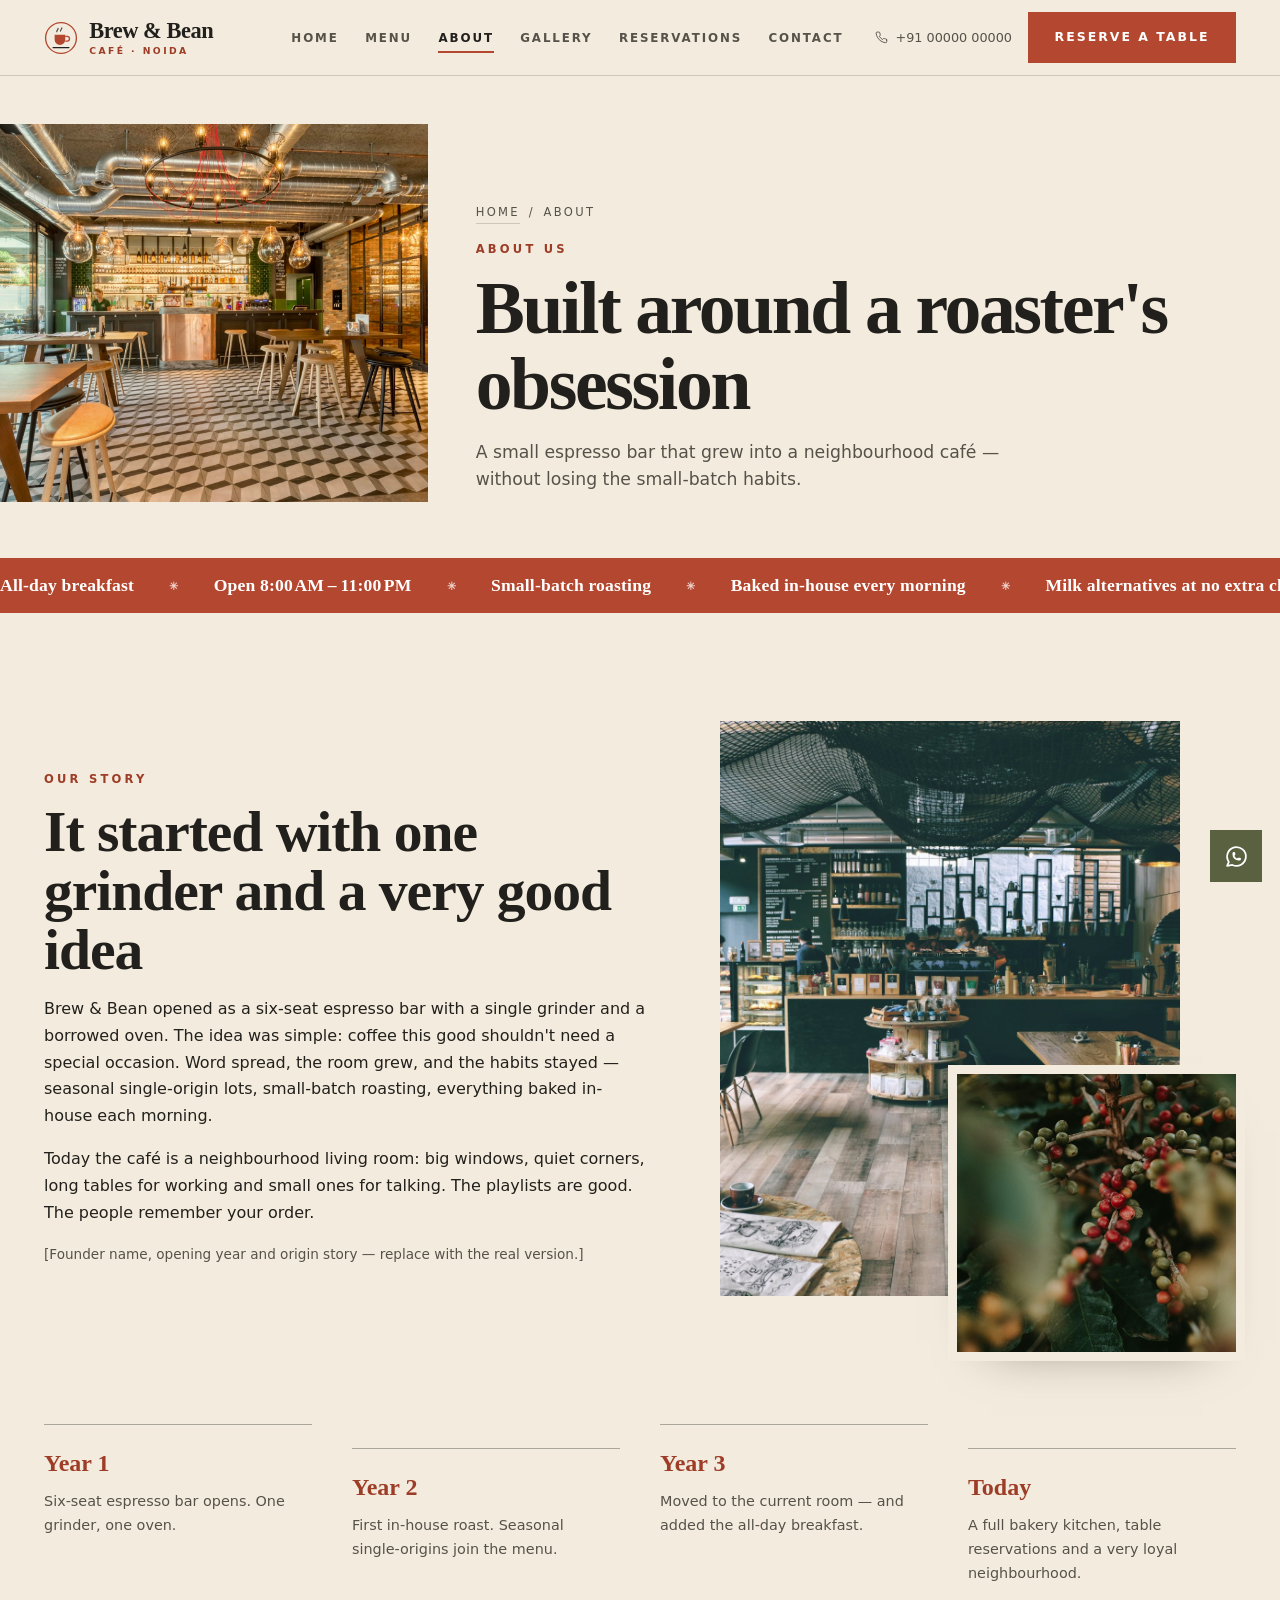
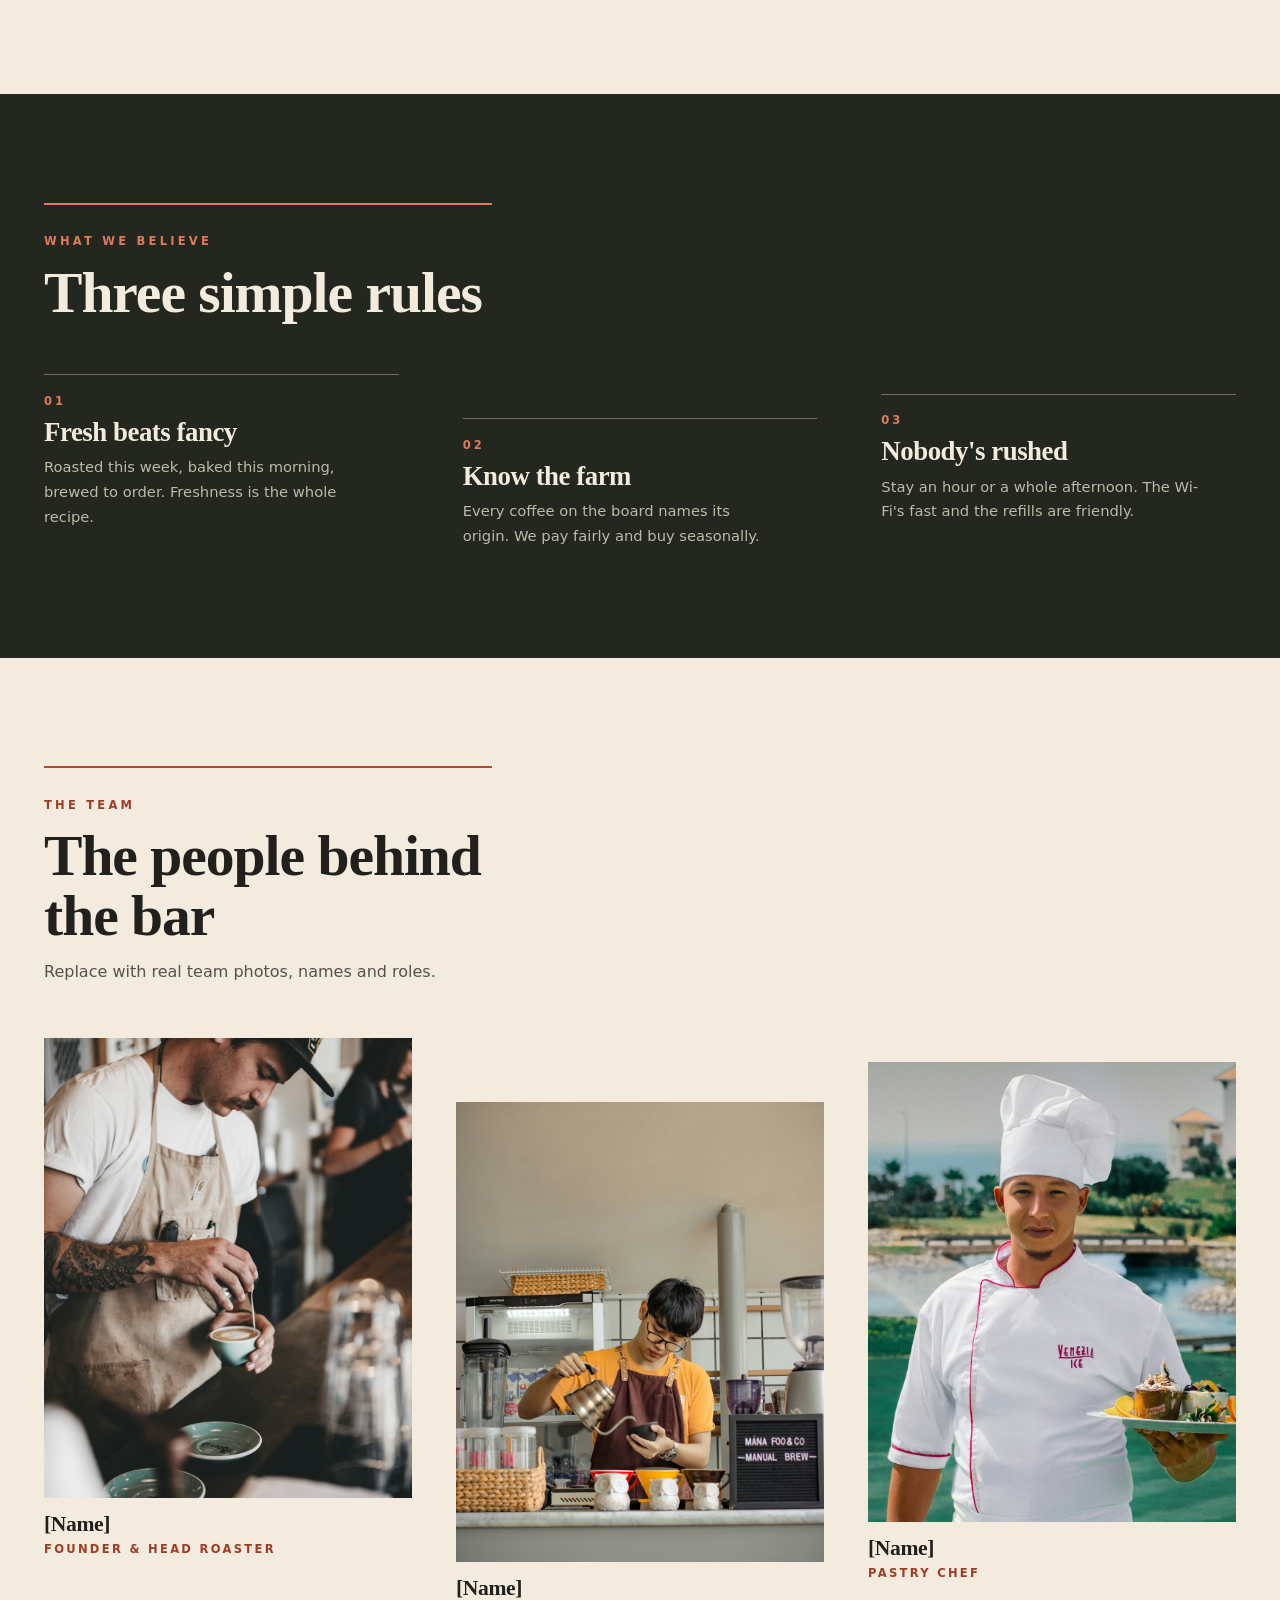
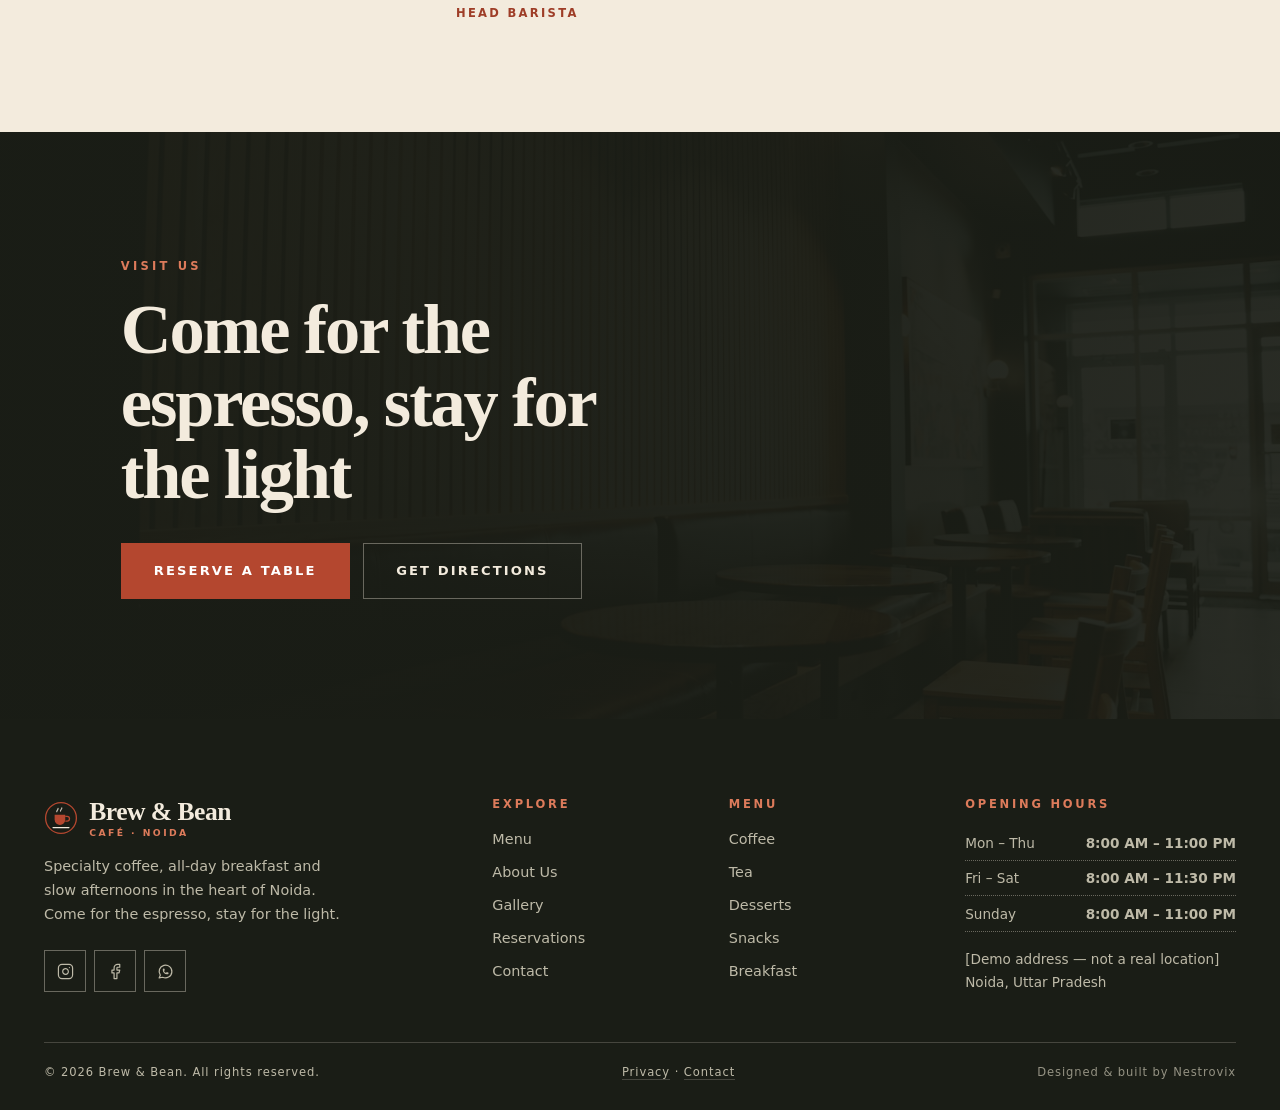
==== commit e6becb4d: "design: distinct visual identity — new type system, palette and layout language" ====
--- a/about.html
+++ b/about.html
@@ -10,10 +10,10 @@
 <meta property="og:title" content="About Us — Brew & Bean Café, Noida"><meta property="og:description" content="The story behind Brew & Bean — a neighbourhood café in Noida built around small-batch roasting, in-house baking and slow mornings.">
 <meta property="og:image" content="https://brewandbean.vercel.app/assets/og-image.png"><meta property="og:url" content="https://brewandbean.vercel.app/about.html">
 <meta name="twitter:card" content="summary_large_image">
-<meta name="theme-color" content="#2B1D14">
+<meta name="theme-color" content="#F3EBDD">
 <link rel="icon" href="assets/favicon.svg" type="image/svg+xml">
-<link rel="preload" href="assets/fonts/cormorant-garamond-latin-600-normal.woff2" as="font" type="font/woff2" crossorigin>
-<link rel="preload" href="assets/fonts/manrope-latin-400-normal.woff2" as="font" type="font/woff2" crossorigin>
+<link rel="preload" href="assets/fonts/fraunces-latin-700-normal.woff2" as="font" type="font/woff2" crossorigin>
+<link rel="preload" href="assets/fonts/work-sans-latin-400-normal.woff2" as="font" type="font/woff2" crossorigin>
 <link rel="stylesheet" href="css/style.css">
 <script>document.documentElement.classList.add("js")</script>
 
@@ -44,7 +44,7 @@
 </defs></svg>
 <header class="site-header" id="top">
   <div class="container--wide">
-    <a class="brand" href="index.html" aria-label="Brew &amp; Bean — home"><svg class="brand__mark" viewBox="0 0 64 64" aria-hidden="true"><rect width="64" height="64" rx="14" fill="#C08A4C"/><path d="M18 26h24v10a12 12 0 0 1-24 0z" fill="#1F140D"/><path d="M42 29h4a5 5 0 0 1 0 10h-4" fill="none" stroke="#1F140D" stroke-width="3"/><path d="M26 14c0 3-3 4-3 7M32 12c0 3-3 4-3 7M38 14c0 3-3 4-3 7" stroke="#1F140D" stroke-width="2.5" fill="none" stroke-linecap="round"/><rect x="16" y="48" width="28" height="3" rx="1.5" fill="#1F140D"/></svg><span>Brew &amp; Bean<small>Café · Noida</small></span></a>
+    <a class="brand" href="index.html" aria-label="Brew &amp; Bean — home"><svg class="brand__mark" viewBox="0 0 64 64" aria-hidden="true" fill="none"><circle cx="32" cy="32" r="29" stroke="#B4472F" stroke-width="2.5"/><path d="M20 26h20v9a10 10 0 0 1-20 0z" fill="#B4472F"/><path d="M40 29h3.5a4.5 4.5 0 0 1 0 9H40" stroke="#B4472F" stroke-width="2.5"/><path d="M26.5 14c0 2.6-2.5 3.4-2.5 6M33.5 13c0 2.6-2.5 3.4-2.5 6" stroke="currentColor" stroke-width="2.2" stroke-linecap="round" opacity=".8"/><path d="M17 50h30" stroke="currentColor" stroke-width="2.2" stroke-linecap="round"/></svg><span>Brew &amp; Bean<small>Café · Noida</small></span></a>
     <nav class="nav" aria-label="Primary">
       <ul class="nav__links"><li><a href="index.html">Home</a></li><li><a href="menu.html">Menu</a></li><li><a href="about.html">About</a></li><li><a href="gallery.html">Gallery</a></li><li><a href="reservations.html">Reservations</a></li><li><a href="contact.html">Contact</a></li></ul>
       <div class="nav__cta">
@@ -65,7 +65,7 @@
   </div>
 </div>
 <main id="main"><section class="page-hero">
-  <div class="hero__media"><img src="assets/images/hero-about.svg" alt="" width="1920" height="800" fetchpriority="high"></div>
+  <div class="hero__media"><img src="assets/images/hero-about.jpg" alt="The café room in warm timber with counter stools and a chequered floor" fetchpriority="high" decoding="async" width="1600" height="1200"></div>
   <div class="hero__overlay"></div>
   <div class="container page-hero__content">
     <nav class="crumbs" aria-label="Breadcrumb"><a href="index.html">Home</a><span>/</span><span>About</span></nav>
@@ -74,6 +74,12 @@
     <p class="lead">A small espresso bar that grew into a neighbourhood café — without losing the small-batch habits.</p>
   </div>
 </section>
+<div class="ticker">
+  <div class="ticker__track">
+    <ul class="ticker__set"><li>All-day breakfast</li><li>Open 8:00 AM – 11:00 PM</li><li>Small-batch roasting</li><li>Baked in-house every morning</li><li>Milk alternatives at no extra charge</li><li>Walk-ins welcome</li></ul>
+    <ul class="ticker__set" aria-hidden="true"><li>All-day breakfast</li><li>Open 8:00 AM – 11:00 PM</li><li>Small-batch roasting</li><li>Baked in-house every morning</li><li>Milk alternatives at no extra charge</li><li>Walk-ins welcome</li></ul>
+  </div>
+</div>
 <section class="section section--cream">
   <div class="container">
     <div class="split">
@@ -81,7 +87,7 @@
         <p>Brew &amp; Bean opened as a six-seat espresso bar with a single grinder and a borrowed oven. The idea was simple: coffee this good shouldn't need a special occasion. Word spread, the room grew, and the habits stayed — seasonal single-origin lots, small-batch roasting, everything baked in-house each morning.</p>
         <p>Today the café is a neighbourhood living room: big windows, quiet corners, long tables for working and small ones for talking. The playlists are good. The people remember your order.</p>
         <p class="muted" style="font-size:.85rem">[Founder name, opening year and origin story — replace with the real version.]</p></div>
-      <div class="split__media reveal d1"><div class="frame"><img src="assets/images/about-1.svg" alt="The main room at Brew &amp; Bean" loading="lazy" width="1200" height="900"></div><div class="frame frame--tall"><img src="assets/images/about-2.svg" alt="Green coffee beans before roasting" loading="lazy" width="900" height="1200"></div></div>
+      <div class="split__media reveal d1"><div class="frame"><img src="assets/images/about-1.jpg" alt="The main room with its long timber table and shelves of coffee gear" loading="lazy" decoding="async" width="1000" height="1250"></div><div class="frame frame--tall"><img src="assets/images/about-2.jpg" alt="Ripe red coffee cherries on the branch before harvest" loading="lazy" decoding="async" width="1000" height="1000"></div></div>
     </div>
     <div class="timeline reveal">
       <div><b>Year 1</b><p>Six-seat espresso bar opens. One grinder, one oven.</p></div>
@@ -95,9 +101,9 @@
   <div class="container">
     <div class="section-head center reveal"><span class="eyebrow">What we believe</span><h2>Three simple rules</h2></div>
     <div class="values-grid">
-      <div class="value reveal" style="background:var(--mocha);border-color:var(--line-dark);color:var(--on-dark)"><div class="num">01</div><h3>Fresh beats fancy</h3><p style="color:var(--on-dark-muted)">Roasted this week, baked this morning, brewed to order. Freshness is the whole recipe.</p></div>
-      <div class="value reveal d1" style="background:var(--mocha);border-color:var(--line-dark);color:var(--on-dark)"><div class="num">02</div><h3>Know the farm</h3><p style="color:var(--on-dark-muted)">Every coffee on the board names its origin. We pay fairly and buy seasonally.</p></div>
-      <div class="value reveal d2" style="background:var(--mocha);border-color:var(--line-dark);color:var(--on-dark)"><div class="num">03</div><h3>Nobody's rushed</h3><p style="color:var(--on-dark-muted)">Stay an hour or a whole afternoon. The Wi-Fi's fast and the refills are friendly.</p></div>
+      <div class="value reveal"><div class="num">01</div><h3>Fresh beats fancy</h3><p>Roasted this week, baked this morning, brewed to order. Freshness is the whole recipe.</p></div>
+      <div class="value reveal d1"><div class="num">02</div><h3>Know the farm</h3><p>Every coffee on the board names its origin. We pay fairly and buy seasonally.</p></div>
+      <div class="value reveal d2"><div class="num">03</div><h3>Nobody's rushed</h3><p>Stay an hour or a whole afternoon. The Wi-Fi's fast and the refills are friendly.</p></div>
     </div>
   </div>
 </section>
@@ -105,19 +111,19 @@
   <div class="container">
     <div class="section-head reveal"><span class="eyebrow">The team</span><h2>The people behind the bar</h2><p class="muted">Replace with real team photos, names and roles.</p></div>
     <div class="team-grid">
-      <div class="team reveal"><div class="frame"><img src="assets/images/team-1.svg" alt="Portrait — Founder &amp; Head Roaster" loading="lazy"></div><h3>[Name]</h3><p>Founder &amp; Head Roaster</p></div>
-      <div class="team reveal d1"><div class="frame"><img src="assets/images/team-2.svg" alt="Portrait — Head Barista" loading="lazy"></div><h3>[Name]</h3><p>Head Barista</p></div>
-      <div class="team reveal d2"><div class="frame"><img src="assets/images/team-3.svg" alt="Portrait — Pastry Chef" loading="lazy"></div><h3>[Name]</h3><p>Pastry Chef</p></div>
+      <div class="team reveal"><div class="frame"><img src="assets/images/team-1.jpg" alt="The head roaster in a canvas apron finishing a cup at the bar" loading="lazy" decoding="async" width="1000" height="1250"></div><h3>[Name]</h3><p>Founder &amp; Head Roaster</p></div>
+      <div class="team reveal d1"><div class="frame"><img src="assets/images/team-2.jpg" alt="The head barista in an apron working the espresso bar" loading="lazy" decoding="async" width="1000" height="1250"></div><h3>[Name]</h3><p>Head Barista</p></div>
+      <div class="team reveal d2"><div class="frame"><img src="assets/images/team-3.jpg" alt="The pastry chef in whites plating a finished dessert" loading="lazy" decoding="async" width="1000" height="1250"></div><h3>[Name]</h3><p>Pastry Chef</p></div>
     </div>
   </div>
 </section>
-<section class="cta-band"><img src="assets/images/hero-home.svg" alt="" loading="lazy"><div class="container"><span class="eyebrow">Visit us</span><h2>Come for the espresso, stay for the light</h2><div class="hero__actions"><a class="btn btn--primary btn--lg" href="reservations.html">Reserve a Table</a><a class="btn btn--outline-light btn--lg" href="contact.html">Get directions</a></div></div></section>
+<section class="cta-band"><img src="assets/images/cta-about.jpg" alt="" loading="lazy" decoding="async" width="1600" height="900"><div class="container"><span class="eyebrow">Visit us</span><h2>Come for the espresso, stay for the light</h2><div class="hero__actions"><a class="btn btn--primary btn--lg" href="reservations.html">Reserve a Table</a><a class="btn btn--outline-light btn--lg" href="contact.html">Get directions</a></div></div></section>
 </main>
 <footer class="site-footer">
   <div class="container">
     <div class="footer-grid">
       <div>
-        <a class="brand" href="index.html"><svg class="brand__mark" viewBox="0 0 64 64" aria-hidden="true"><rect width="64" height="64" rx="14" fill="#C08A4C"/><path d="M18 26h24v10a12 12 0 0 1-24 0z" fill="#1F140D"/><path d="M42 29h4a5 5 0 0 1 0 10h-4" fill="none" stroke="#1F140D" stroke-width="3"/><path d="M26 14c0 3-3 4-3 7M32 12c0 3-3 4-3 7M38 14c0 3-3 4-3 7" stroke="#1F140D" stroke-width="2.5" fill="none" stroke-linecap="round"/><rect x="16" y="48" width="28" height="3" rx="1.5" fill="#1F140D"/></svg><span>Brew &amp; Bean<small>Café · Noida</small></span></a>
+        <a class="brand" href="index.html"><svg class="brand__mark" viewBox="0 0 64 64" aria-hidden="true" fill="none"><circle cx="32" cy="32" r="29" stroke="#B4472F" stroke-width="2.5"/><path d="M20 26h20v9a10 10 0 0 1-20 0z" fill="#B4472F"/><path d="M40 29h3.5a4.5 4.5 0 0 1 0 9H40" stroke="#B4472F" stroke-width="2.5"/><path d="M26.5 14c0 2.6-2.5 3.4-2.5 6M33.5 13c0 2.6-2.5 3.4-2.5 6" stroke="currentColor" stroke-width="2.2" stroke-linecap="round" opacity=".8"/><path d="M17 50h30" stroke="currentColor" stroke-width="2.2" stroke-linecap="round"/></svg><span>Brew &amp; Bean<small>Café · Noida</small></span></a>
         <p>Specialty coffee, all-day breakfast and slow afternoons in the heart of Noida. Come for the espresso, stay for the light.</p>
         <div class="socials mt-3">
           <a data-href="instagram" href="#" target="_blank" rel="noopener" aria-label="Instagram"><svg class="ic"><use href="#i-instagram"/></svg></a>
--- a/css/style.css
+++ b/css/style.css
@@ -1,520 +1,597 @@
 /* ============================================================
-   BREW & BEAN — Premium Café · Design System & Styles
-   Theme: dark coffee-brown × cream · warm · minimal premium
-   Headings: Cormorant Garamond (serif) · Body: Manrope (sans)
+   BREW & BEAN — Café menu-board identity
+   Paper: clay cream · Ink: warm charcoal · Accent: terracotta · Second: olive
+   Display: Fraunces (serif) · Body/UI: Work Sans (sans)
    ============================================================ */
 
 /* ---------- Fonts (self-hosted, no third-party requests) ---------- */
-@font-face{font-family:"Cormorant Garamond";font-style:normal;font-weight:500;font-display:swap;src:url("../assets/fonts/cormorant-garamond-latin-500-normal.woff2") format("woff2")}
-@font-face{font-family:"Cormorant Garamond";font-style:normal;font-weight:600;font-display:swap;src:url("../assets/fonts/cormorant-garamond-latin-600-normal.woff2") format("woff2")}
-@font-face{font-family:"Cormorant Garamond";font-style:normal;font-weight:700;font-display:swap;src:url("../assets/fonts/cormorant-garamond-latin-700-normal.woff2") format("woff2")}
-@font-face{font-family:"Cormorant Garamond";font-style:italic;font-weight:500;font-display:swap;src:url("../assets/fonts/cormorant-garamond-latin-500-italic.woff2") format("woff2")}
-@font-face{font-family:"Manrope";font-style:normal;font-weight:400;font-display:swap;src:url("../assets/fonts/manrope-latin-400-normal.woff2") format("woff2")}
-@font-face{font-family:"Manrope";font-style:normal;font-weight:500;font-display:swap;src:url("../assets/fonts/manrope-latin-500-normal.woff2") format("woff2")}
-@font-face{font-family:"Manrope";font-style:normal;font-weight:600;font-display:swap;src:url("../assets/fonts/manrope-latin-600-normal.woff2") format("woff2")}
-@font-face{font-family:"Manrope";font-style:normal;font-weight:700;font-display:swap;src:url("../assets/fonts/manrope-latin-700-normal.woff2") format("woff2")}
+@font-face{font-family:"Fraunces";font-style:normal;font-weight:400;font-display:swap;src:url("../assets/fonts/fraunces-latin-400-normal.woff2") format("woff2")}
+@font-face{font-family:"Fraunces";font-style:normal;font-weight:600;font-display:swap;src:url("../assets/fonts/fraunces-latin-600-normal.woff2") format("woff2")}
+@font-face{font-family:"Fraunces";font-style:normal;font-weight:700;font-display:swap;src:url("../assets/fonts/fraunces-latin-700-normal.woff2") format("woff2")}
+@font-face{font-family:"Work Sans";font-style:normal;font-weight:400;font-display:swap;src:url("../assets/fonts/work-sans-latin-400-normal.woff2") format("woff2")}
+@font-face{font-family:"Work Sans";font-style:normal;font-weight:500;font-display:swap;src:url("../assets/fonts/work-sans-latin-500-normal.woff2") format("woff2")}
+@font-face{font-family:"Work Sans";font-style:normal;font-weight:600;font-display:swap;src:url("../assets/fonts/work-sans-latin-600-normal.woff2") format("woff2")}
 
 /* ---------- Tokens ---------- */
 :root{
-  /* brand colours */
-  --espresso:#1F140D;        /* darkest background */
-  --roast:#2B1D14;           /* primary dark background */
-  --mocha:#3D2A1E;           /* dark surface / cards on dark */
-  --mocha-2:#4A3224;         /* dark surface hover */
-  --caramel:#C08A4C;         /* accent */
-  --caramel-2:#D9A86C;       /* accent hover / highlight */
-  --cream:#F5EEE2;           /* light background */
-  --cream-2:#EDE3D2;         /* light surface */
-  --cream-3:#E3D6C0;         /* light borders */
-  --ink:#241810;             /* text on cream */
-  --ink-muted:#6F5B4B;       /* secondary text on cream */
-  --on-dark:#F5EEE2;         /* text on dark */
-  --on-dark-muted:#CDBFAD;   /* secondary text on dark */
-  --line-dark:rgba(245,238,226,.14);
-  --line-light:rgba(36,24,16,.12);
+  /* surfaces */
+  --paper:#F3EBDD;           /* clay cream — main paper */
+  --paper-2:#EFE6D6;         /* second paper tone */
+  --paper-3:#FBF6EC;         /* raised paper (inputs, panels) */
+  --board:#23271F;           /* dark board */
+  --board-2:#2E3329;         /* board surface */
+  --board-deep:#1A1D16;      /* deepest board */
+
+  /* ink & accents */
+  --ink:#22201C;             /* warm ink — body text 13.7:1 on paper */
+  --ink-muted:#56524A;       /* 6.6:1 on paper */
+  --terracotta:#B4472F;      /* accent */
+  --terracotta-deep:#9E3D27; /* accent for small text on paper (5.4:1+) */
+  --terracotta-lt:#DD7B5B;   /* accent on board (5.1:1) */
+  --olive:#5A6141;           /* secondary (5.5:1 on paper) */
+  --olive-lt:#A8B487;        /* secondary on board (6.9:1) */
+  --on-board:#F3EBDD;        /* text on board (12.8:1) */
+  --on-board-muted:#BEBAA8;  /* secondary on board (7.8:1) */
+
+  --rule:rgba(34,32,28,.18);
+  --rule-strong:rgba(34,32,28,.34);
+  --rule-board:rgba(243,235,221,.20);
+  --rule-board-strong:rgba(243,235,221,.36);
+  --focus:var(--terracotta);
+  --surface-fg:var(--ink);--surface-rule:var(--rule-strong);--surface-bg:var(--paper);
   --whatsapp:#25D366;
-  --error:#B3412F;
-  --success:#3E7D4C;
+  --error:#9B2C1B;
+  --success:#3F6B45;
 
   /* typography */
-  --font-head:"Cormorant Garamond",Georgia,"Times New Roman",serif;
-  --font-body:"Manrope",system-ui,-apple-system,"Segoe UI",Roboto,sans-serif;
-  --text-hero:clamp(2.8rem,7vw,6rem);
-  --text-h2:clamp(2rem,4.2vw,3.4rem);
-  --text-h3:clamp(1.35rem,2vw,1.75rem);
-  --lead:clamp(1.05rem,1.4vw,1.2rem);
-
-  /* spacing (4pt) */
+  --font-head:"Fraunces",Georgia,"Iowan Old Style","Times New Roman",serif;
+  --font-body:"Work Sans",system-ui,-apple-system,"Segoe UI",Roboto,sans-serif;
+  --text-hero:clamp(3rem,8.2vw,6.6rem);
+  --text-h2:clamp(2.1rem,4.6vw,3.6rem);
+  --text-h3:clamp(1.3rem,2vw,1.7rem);
+  --lead:clamp(1.05rem,1.35vw,1.18rem);
+  --micro:.72rem;
+
+  /* spacing */
   --s-1:.25rem;--s-2:.5rem;--s-3:.75rem;--s-4:1rem;--s-5:1.5rem;--s-6:2rem;--s-7:3rem;--s-8:4rem;--s-9:6rem;--s-10:8rem;
-  --section-y:clamp(4rem,9vw,7.5rem);
-  --container:1200px;--gutter:clamp(1.25rem,4vw,2.5rem);
-
-  /* shape & motion */
-  --r-sm:4px;--r-md:8px;--r-lg:14px;
-  --ease:cubic-bezier(.22,.61,.36,1);
-  --dur-1:200ms;--dur-2:400ms;--dur-3:700ms;
-  --shadow-lg:0 30px 60px -30px rgba(0,0,0,.55);
-  --header-h:84px;
+  --section-y:clamp(3.5rem,8.5vw,7rem);
+  --container:1200px;--gutter:clamp(1.25rem,4vw,2.75rem);
+  --bleed-l:max(var(--gutter),calc((100% - var(--container))/2));
+
+  /* shape & motion — square, printed, no soft corners */
+  --r-sm:0;--r-md:0;--r-lg:0;
+  --ease:cubic-bezier(.2,.7,.3,1);
+  --dur-1:180ms;--dur-2:340ms;--dur-3:600ms;
+  --shadow-lg:0 24px 50px -34px rgba(26,29,22,.6);
+  --header-h:76px;
 }
 
 /* ---------- Base ---------- */
 *,*::before,*::after{box-sizing:border-box;margin:0;padding:0}
 html{scroll-behavior:smooth;scroll-padding-top:calc(var(--header-h) + 8px);-webkit-text-size-adjust:100%}
 html,body{overflow-x:clip}
-body{font-family:var(--font-body);font-size:16px;line-height:1.7;color:var(--ink);background:var(--cream);-webkit-font-smoothing:antialiased}
+body{font-family:var(--font-body);font-size:16px;line-height:1.68;color:var(--ink);background:var(--paper);-webkit-font-smoothing:antialiased}
 img,svg,video{display:block;max-width:100%}
 img{height:auto}
 a{color:inherit;text-decoration:none}
 button{font:inherit;color:inherit;background:none;border:0;cursor:pointer}
 ul{list-style:none}
-:focus-visible{outline:2px solid var(--caramel);outline-offset:3px;border-radius:2px}
-::selection{background:var(--caramel);color:var(--espresso)}
+:focus-visible{outline:2px solid var(--focus);outline-offset:3px}
+::selection{background:var(--terracotta);color:#fff}
 .sr-only{position:absolute;width:1px;height:1px;padding:0;margin:-1px;overflow:hidden;clip:rect(0,0,0,0);white-space:nowrap;border:0}
-.skip-link{position:fixed;top:-60px;left:1rem;z-index:1000;background:var(--caramel);color:var(--espresso);padding:.7rem 1rem;border-radius:var(--r-sm);font-weight:600;transition:top var(--dur-1) var(--ease)}
+.skip-link{position:fixed;top:-60px;left:1rem;z-index:1000;background:var(--terracotta);color:#fff;padding:.7rem 1.1rem;font-weight:600;letter-spacing:.06em;text-transform:uppercase;font-size:.8rem;transition:top var(--dur-1) var(--ease)}
 .skip-link:focus{top:1rem}
 
-h1,h2,h3,h4{font-family:var(--font-head);font-weight:600;line-height:1.1;letter-spacing:-.01em}
-h1{font-size:var(--text-hero)}
+h1,h2,h3,h4{font-family:var(--font-head);font-weight:600;line-height:1.03;letter-spacing:-.018em}
+h1{font-size:var(--text-hero);font-weight:700}
 h2{font-size:var(--text-h2)}
 h3{font-size:var(--text-h3)}
-p{max-width:65ch}
-.lead{font-size:var(--lead);line-height:1.65}
-.eyebrow{display:inline-flex;align-items:center;gap:.75rem;font-size:.78rem;letter-spacing:.22em;text-transform:uppercase;font-weight:600;color:var(--caramel)}
-.eyebrow::before{content:"";width:28px;height:1px;background:currentColor;opacity:.7}
+p{max-width:64ch}
+.lead{font-size:var(--lead);line-height:1.6}
+.eyebrow{display:inline-block;font-family:var(--font-body);font-size:var(--micro);letter-spacing:.28em;text-transform:uppercase;font-weight:600;color:var(--terracotta-deep)}
 .muted{color:var(--ink-muted)}
-.section--dark .muted{color:var(--on-dark-muted)}
 .tnum{font-variant-numeric:tabular-nums}
+
+/* surfaces that flip the palette (custom props inherit, so nested widgets follow) */
+.section--dark,.section--espresso,.cta-band,.site-footer,.mobile-nav,.aside-card,.sticky-reserve,.lightbox{--focus:var(--terracotta-lt);--surface-fg:var(--on-board);--surface-rule:var(--rule-board-strong);--surface-bg:var(--board)}
+.section--dark .muted,.section--espresso .muted,.cta-band .muted{color:var(--on-board-muted)}
+.section--dark .eyebrow,.section--espresso .eyebrow,.cta-band .eyebrow,.aside-card .eyebrow{color:var(--terracotta-lt)}
 
 .container{width:min(100% - 2*var(--gutter),var(--container));margin-inline:auto}
 .container--wide{width:min(100% - 2*var(--gutter),1400px);margin-inline:auto}
 .section{padding-block:var(--section-y)}
-.section--cream{background:var(--cream);color:var(--ink)}
-.section--cream-2{background:var(--cream-2);color:var(--ink)}
-.section--dark{background:var(--roast);color:var(--on-dark)}
-.section--espresso{background:var(--espresso);color:var(--on-dark)}
-.section-head{max-width:720px;margin-bottom:clamp(2rem,5vw,3.5rem)}
-.section-head.center{margin-inline:auto;text-align:center}
-.section-head.center .eyebrow::before{display:none}
-.section-head h2{margin-top:.75rem}
-.section-head p{margin-top:1rem}
-.section-head.center p{margin-inline:auto}
+.section--cream{background:var(--paper);color:var(--ink)}
+.section--cream-2{background:var(--paper-2);color:var(--ink)}
+.section--dark{background:var(--board);color:var(--on-board)}
+.section--espresso{background:var(--board-deep);color:var(--on-board)}
+
+/* section heads — left-set, never centred; alternating indents */
+.section-head{max-width:44ch;margin-bottom:clamp(2rem,5vw,3.25rem);position:relative;padding-top:1.4rem;border-top:2px solid var(--terracotta)}
+.section--dark .section-head,.section--espresso .section-head{border-top-color:var(--terracotta-lt)}
+.section-head h2{margin-top:.55rem}
+.section-head p{margin-top:.9rem}
+.section-head.center{text-align:left;margin-inline:0}
+.section-head.center p{margin-inline:0}
 .section-head.split{display:flex;justify-content:space-between;align-items:end;gap:2rem;max-width:none}
-.section-head.split > div{max-width:640px}
+.section-head.split > div{max-width:44ch}
+.section-head--indent{margin-left:auto;margin-right:0;text-align:right}
+.section-head--indent .eyebrow{margin-left:auto}
 
 /* ---------- Buttons ---------- */
-.btn{display:inline-flex;align-items:center;justify-content:center;gap:.6rem;min-height:48px;padding:.85rem 1.75rem;font-weight:600;font-size:.92rem;letter-spacing:.04em;border-radius:var(--r-sm);border:1px solid transparent;transition:background var(--dur-1) var(--ease),color var(--dur-1) var(--ease),border-color var(--dur-1) var(--ease),transform var(--dur-1) var(--ease);white-space:nowrap}
-.btn:hover{transform:translateY(-1px)}
-.btn svg{width:18px;height:18px}
-.btn--primary{background:var(--caramel);color:var(--espresso);border-color:var(--caramel)}
-.btn--primary:hover{background:var(--caramel-2);border-color:var(--caramel-2)}
-.btn--outline-light{color:var(--on-dark);border-color:rgba(245,238,226,.55)}
-.btn--outline-light:hover{background:rgba(245,238,226,.1);border-color:var(--on-dark)}
-.btn--outline-dark{color:var(--ink);border-color:rgba(36,24,16,.4)}
-.btn--outline-dark:hover{background:rgba(36,24,16,.06);border-color:var(--ink)}
-.btn--dark{background:var(--roast);color:var(--on-dark);border-color:var(--roast)}
-.btn--dark:hover{background:var(--espresso)}
-.btn--whatsapp{background:var(--whatsapp);color:#06331a;border-color:var(--whatsapp)}
-.btn--whatsapp:hover{background:#2fe273}
-.btn--lg{min-height:56px;padding:1rem 2.25rem;font-size:1rem}
+.btn{display:inline-flex;align-items:center;justify-content:center;gap:.6rem;min-height:48px;padding:.85rem 1.6rem;font-family:var(--font-body);font-weight:600;font-size:.78rem;letter-spacing:.16em;text-transform:uppercase;border:1.5px solid transparent;transition:background var(--dur-1) var(--ease),color var(--dur-1) var(--ease),border-color var(--dur-1) var(--ease);white-space:nowrap}
+.btn svg{width:17px;height:17px}
+.btn--primary{background:var(--terracotta);color:#fff;border-color:var(--terracotta)}
+.btn--primary:hover{background:var(--ink);border-color:var(--ink)}
+.btn--outline-light{color:var(--surface-fg);border-color:var(--surface-rule)}
+.btn--outline-light:hover{background:var(--surface-fg);color:var(--surface-bg);border-color:var(--surface-fg)}
+.btn--outline-dark{color:var(--ink);border-color:var(--rule-strong)}
+.btn--outline-dark:hover{background:var(--ink);color:var(--paper);border-color:var(--ink)}
+.btn--dark{background:var(--board);color:var(--on-board);border-color:var(--board)}
+
+.btn--dark:hover{background:var(--terracotta);border-color:var(--terracotta);color:#fff}
+.btn--whatsapp{background:var(--olive);color:#fff;border-color:var(--olive)}
+.btn--whatsapp:hover{background:var(--board);border-color:var(--board)}
+.btn--lg{min-height:56px;padding:1rem 2rem;font-size:.82rem}
 .btn--block{width:100%}
-.btn[disabled],.btn[aria-busy="true"]{opacity:.7;cursor:progress;transform:none}
-.link-arrow{display:inline-flex;align-items:center;gap:.5rem;font-weight:600;letter-spacing:.04em;font-size:.92rem;color:var(--caramel)}
-.link-arrow svg{width:16px;height:16px;transition:transform var(--dur-1) var(--ease)}
+.btn[disabled],.btn[aria-busy="true"]{opacity:.7;cursor:progress}
+.spinner{width:15px;height:15px;border:2px solid currentColor;border-top-color:transparent;border-radius:50%;display:inline-block;animation:spin .7s linear infinite}
+@keyframes spin{to{transform:rotate(1turn)}}
+
+.link-arrow{display:inline-flex;align-items:center;gap:.5rem;font-weight:600;letter-spacing:.14em;text-transform:uppercase;font-size:.74rem;color:var(--terracotta-deep);border-bottom:1.5px solid currentColor;padding-bottom:.25rem}
+.link-arrow svg{width:15px;height:15px;transition:transform var(--dur-1) var(--ease)}
 .link-arrow:hover svg{transform:translateX(4px)}
-.section--dark .link-arrow{color:var(--caramel-2)}
+.section--dark .link-arrow,.section--espresso .link-arrow,.cta-band .link-arrow{color:var(--terracotta-lt)}
 
 /* ---------- Icons ---------- */
-.ic{width:1em;height:1em;stroke:currentColor;stroke-width:1.8;fill:none;stroke-linecap:round;stroke-linejoin:round;flex:none}
-
-/* ---------- Header (transparent → sticky solid) ---------- */
-.site-header{position:fixed;inset:0 0 auto 0;z-index:100;height:var(--header-h);display:flex;align-items:center;color:var(--on-dark);transition:background var(--dur-2) var(--ease),box-shadow var(--dur-2) var(--ease),height var(--dur-2) var(--ease)}
-.site-header.is-scrolled{background:rgba(31,20,13,.92);backdrop-filter:blur(12px);-webkit-backdrop-filter:blur(12px);box-shadow:0 10px 30px -20px rgba(0,0,0,.6);height:68px}
-.site-header .container--wide{display:flex;align-items:center;justify-content:space-between;gap:2rem}
-.brand{display:flex;align-items:center;gap:.75rem;font-family:var(--font-head);font-size:1.55rem;font-weight:700;letter-spacing:.01em;line-height:1}
-.brand__mark{width:38px;height:38px;flex:none}
-.brand small{display:block;font-family:var(--font-body);font-size:.6rem;letter-spacing:.3em;text-transform:uppercase;font-weight:600;color:var(--caramel-2);margin-top:.2rem}
-.nav{display:flex;align-items:center;gap:2.25rem}
-.nav__links{display:flex;gap:2rem}
-.nav__links a{position:relative;font-size:.9rem;font-weight:500;letter-spacing:.06em;padding:.5rem 0;opacity:.9}
-.nav__links a::after{content:"";position:absolute;left:0;bottom:0;width:100%;height:1px;background:var(--caramel-2);transform:scaleX(0);transform-origin:right;transition:transform var(--dur-2) var(--ease)}
+.ic{width:1em;height:1em;stroke:currentColor;stroke-width:1.7;fill:none;stroke-linecap:round;stroke-linejoin:round;flex:none}
+
+/* ---------- Header — minimal, paper, hairline ---------- */
+.site-header{position:fixed;inset:0 0 auto 0;z-index:100;height:var(--header-h);display:flex;align-items:center;background:var(--paper);color:var(--ink);border-bottom:1px solid var(--rule);transition:box-shadow var(--dur-2) var(--ease)}
+.site-header.is-scrolled{box-shadow:0 1px 0 var(--rule-strong),0 14px 26px -26px rgba(26,29,22,.5)}
+.site-header .container--wide{display:flex;align-items:center;justify-content:space-between;gap:1.5rem}
+.brand{display:flex;align-items:center;gap:.7rem;font-family:var(--font-head);font-size:1.4rem;font-weight:700;letter-spacing:-.02em;line-height:1}
+.brand__mark{width:34px;height:34px;flex:none}
+.brand small{display:block;font-family:var(--font-body);font-size:.58rem;letter-spacing:.26em;text-transform:uppercase;font-weight:600;color:var(--terracotta-deep);margin-top:.25rem}
+.nav{display:flex;align-items:center;gap:2rem}
+.nav__links{display:flex;gap:1.65rem}
+.nav__links a{position:relative;font-size:.74rem;font-weight:600;letter-spacing:.16em;text-transform:uppercase;padding:.5rem 0;color:var(--ink-muted)}
+.nav__links a::after{content:"";position:absolute;left:0;bottom:0;width:100%;height:2px;background:var(--terracotta);transform:scaleX(0);transform-origin:right;transition:transform var(--dur-2) var(--ease)}
+.nav__links a:hover{color:var(--ink)}
 .nav__links a:hover::after,.nav__links a[aria-current="page"]::after{transform:scaleX(1);transform-origin:left}
-.nav__links a[aria-current="page"]{opacity:1;color:var(--caramel-2)}
-.nav__cta{display:flex;align-items:center;gap:.75rem}
-.nav__phone{display:inline-flex;align-items:center;gap:.5rem;font-size:.88rem;opacity:.9}
-.nav__toggle{display:none;width:48px;height:48px;align-items:center;justify-content:center;border-radius:var(--r-sm);border:1px solid rgba(245,238,226,.25)}
-.nav__toggle span{display:block;width:22px;height:2px;background:currentColor;position:relative;transition:background var(--dur-1)}
-.nav__toggle span::before,.nav__toggle span::after{content:"";position:absolute;left:0;width:22px;height:2px;background:currentColor;transition:transform var(--dur-2) var(--ease),top var(--dur-2) var(--ease)}
-.nav__toggle span::before{top:-7px}.nav__toggle span::after{top:7px}
+.nav__links a[aria-current="page"]{color:var(--ink)}
+.nav__cta{display:flex;align-items:center;gap:1rem}
+.nav__phone{display:inline-flex;align-items:center;gap:.45rem;font-size:.8rem;font-weight:500;color:var(--ink-muted)}
+.nav__phone:hover{color:var(--ink)}
+.nav__toggle{display:none;width:48px;height:48px;align-items:center;justify-content:center;border:1.5px solid var(--rule-strong)}
+.nav__toggle span{display:block;width:20px;height:2px;background:currentColor;position:relative;transition:background var(--dur-1)}
+.nav__toggle span::before,.nav__toggle span::after{content:"";position:absolute;left:0;width:20px;height:2px;background:currentColor;transition:transform var(--dur-2) var(--ease),top var(--dur-2) var(--ease)}
+.nav__toggle span::before{top:-6px}.nav__toggle span::after{top:6px}
 .nav__toggle[aria-expanded="true"] span{background:transparent}
 .nav__toggle[aria-expanded="true"] span::before{top:0;transform:rotate(45deg)}
 .nav__toggle[aria-expanded="true"] span::after{top:0;transform:rotate(-45deg)}
 
 /* mobile drawer */
-.mobile-nav{position:fixed;inset:0;z-index:90;background:var(--espresso);color:var(--on-dark);padding:calc(var(--header-h) + 1.5rem) var(--gutter) 2rem;display:flex;flex-direction:column;gap:2rem;transform:translateX(100%);transition:transform var(--dur-2) var(--ease);overflow-y:auto}
+.mobile-nav{position:fixed;inset:0;z-index:90;background:var(--board);color:var(--on-board);padding:calc(var(--header-h) + 1.5rem) var(--gutter) 2rem;display:flex;flex-direction:column;gap:1.75rem;transform:translateX(100%);transition:transform var(--dur-2) var(--ease);overflow-y:auto}
 .mobile-nav.is-open{transform:none}
-.mobile-nav__links a{display:block;font-family:var(--font-head);font-size:2rem;font-weight:600;padding:.6rem 0;border-bottom:1px solid var(--line-dark)}
-.mobile-nav__links a[aria-current="page"]{color:var(--caramel-2)}
-.mobile-nav__meta{display:grid;gap:1rem;font-size:.95rem;color:var(--on-dark-muted)}
-.mobile-nav__meta a,.mobile-nav__meta > span{display:flex;align-items:center;gap:.7rem;color:var(--on-dark)}
-.mobile-nav__meta .ic{width:18px;height:18px;flex:none}
+.mobile-nav__links a{display:flex;align-items:baseline;font-family:var(--font-head);font-size:clamp(1.9rem,7vw,2.4rem);font-weight:600;padding:.5rem 0;border-bottom:1px solid var(--rule-board)}
+.mobile-nav__links a[aria-current="page"]{color:var(--terracotta-lt)}
+.mobile-nav__meta{display:grid;gap:.9rem;font-size:.92rem;color:var(--on-board-muted)}
+.mobile-nav__meta a,.mobile-nav__meta > span{display:flex;align-items:center;gap:.7rem;color:var(--on-board)}
+.mobile-nav__meta .ic{width:17px;height:17px;flex:none}
 body.nav-open{overflow:hidden}
 
-/* ---------- Hero ---------- */
-.hero{position:relative;min-height:100svh;display:grid;align-items:end;color:var(--on-dark);isolation:isolate;overflow:hidden}
-.hero__media{position:absolute;inset:0;z-index:-2}
-.hero__media img{width:100%;height:100%;object-fit:cover;transform:scale(1.04);animation:heroZoom 14s var(--ease) forwards}
-@keyframes heroZoom{to{transform:scale(1)}}
-.hero__overlay{position:absolute;inset:0;z-index:-1;background:linear-gradient(180deg,rgba(31,20,13,.35) 0%,rgba(31,20,13,.15) 35%,rgba(31,20,13,.85) 100%)}
-.hero__content{padding:calc(var(--header-h) + 3rem) 0 clamp(3rem,8vw,6rem)}
-.hero__content .eyebrow{color:var(--caramel-2)}
-.hero__content h1{margin-top:1.25rem;max-width:14ch}
-.hero__content h1 em{font-style:italic;font-weight:500;color:var(--caramel-2)}
-.hero__content .lead{margin-top:1.5rem;max-width:52ch;color:var(--on-dark-muted)}
-.hero__actions{display:flex;flex-wrap:wrap;gap:1rem;margin-top:2.25rem}
-.hero__meta{display:flex;flex-wrap:wrap;gap:1.5rem 2.5rem;margin-top:3rem;padding-top:1.5rem;border-top:1px solid var(--line-dark);font-size:.88rem;color:var(--on-dark-muted)}
-.hero__meta b{display:block;color:var(--on-dark);font-weight:600;letter-spacing:.04em}
-.hero__meta b.open-badge{color:#6FCF8A;font-size:.78rem}.hero__meta b.open-badge.closed{color:#E08A7A}
-.scroll-cue{position:absolute;right:var(--gutter);bottom:2rem;display:flex;flex-direction:column;align-items:center;gap:.5rem;font-size:.7rem;letter-spacing:.25em;text-transform:uppercase;color:var(--on-dark-muted)}
-.scroll-cue::after{content:"";width:1px;height:44px;background:linear-gradient(var(--caramel-2),transparent);animation:cue 2s var(--ease) infinite}
-@keyframes cue{0%{transform:scaleY(0);transform-origin:top}50%{transform:scaleY(1);transform-origin:top}51%{transform-origin:bottom}100%{transform:scaleY(0);transform-origin:bottom}}
-
-/* page hero (inner pages) */
-.page-hero{position:relative;min-height:clamp(360px,52vh,520px);display:grid;align-items:end;color:var(--on-dark);isolation:isolate;overflow:hidden}
-.page-hero .hero__overlay{background:linear-gradient(180deg,rgba(31,20,13,.5),rgba(31,20,13,.85))}
-.page-hero__content{padding:calc(var(--header-h) + 2rem) 0 clamp(2rem,5vw,3.5rem)}
-.page-hero__content h1{font-size:clamp(2.5rem,6vw,4.5rem);margin-top:1rem}
-.page-hero__content p{margin-top:1rem;color:var(--on-dark-muted)}
-.crumbs{display:flex;gap:.6rem;font-size:.8rem;letter-spacing:.08em;text-transform:uppercase;color:var(--on-dark-muted)}
-.crumbs a:hover{color:var(--on-dark)}
-
-/* ---------- Image frame & hover ---------- */
-.frame{position:relative;overflow:hidden;border-radius:var(--r-md);background:var(--mocha)}
+/* ---------- Ticker / marquee band ---------- */
+.ticker{background:var(--terracotta);color:#fff;overflow:hidden;position:relative;border-block:1.5px solid var(--terracotta)}
+.ticker__track{display:flex;width:max-content;animation:tickerScroll 42s linear infinite}
+.ticker:hover .ticker__track,.ticker:focus-within .ticker__track{animation-play-state:paused}
+.ticker__set{display:flex;align-items:center;white-space:nowrap;padding-block:.72rem;font-family:var(--font-head);font-weight:600;font-size:clamp(.9rem,1.5vw,1.1rem);letter-spacing:.01em}
+.ticker__set li::after{content:"✳";display:inline-block;margin-inline:clamp(1.1rem,3vw,2.2rem);font-size:.62em;transform:translateY(-.12em);opacity:.75}
+@keyframes tickerScroll{from{transform:translateX(0)}to{transform:translateX(-50%)}}
+.ticker--board{background:var(--board);border-color:var(--board);color:var(--on-board)}
+.ticker--board .ticker__set li::after{color:var(--terracotta-lt)}
+
+/* ---------- Home hero — asymmetric, paper, type-led ---------- */
+.hero{position:relative;background:var(--paper);color:var(--ink);overflow:hidden;isolation:isolate;
+  padding:calc(var(--header-h) + clamp(2.25rem,5vw,4rem)) 0 clamp(2.5rem,6vw,4.5rem) var(--bleed-l);
+  display:grid;grid-template-columns:1.04fr .96fr;column-gap:clamp(1.5rem,4vw,3.25rem);align-items:start}
+.hero__media{grid-column:2;grid-row:1;position:relative;z-index:1;margin-top:clamp(1.5rem,5.5vw,4.5rem);margin-right:clamp(1.25rem,3.5vw,3rem)}
+.hero__media img{width:100%;aspect-ratio:4/5;max-height:min(70vh,620px);object-fit:cover}
+.hero__overlay{position:absolute;z-index:0;right:0;top:calc(var(--header-h) + clamp(1rem,3vw,2.5rem));width:min(46%,520px);height:clamp(150px,26vw,340px);background:var(--olive)}
+.hero__content{grid-column:1;grid-row:1;width:auto;max-width:none;margin:0;padding-right:clamp(.5rem,2vw,1.5rem);position:relative;z-index:2}
+.hero__content h1{margin-top:1.1rem;max-width:11ch;letter-spacing:-.035em}
+.hero__content h1 em{font-style:normal;font-weight:400;color:var(--terracotta);display:block;margin-left:clamp(1rem,5vw,3.5rem)}
+.hero__content .lead{margin-top:1.5rem;max-width:44ch;color:var(--ink-muted)}
+.hero__actions{display:flex;flex-wrap:wrap;gap:.85rem;margin-top:2rem}
+.hero__meta{display:grid;grid-template-columns:repeat(3,auto);justify-content:start;gap:1rem 2rem;margin-top:2.5rem;padding-top:1.25rem;border-top:1px solid var(--rule);font-size:var(--micro);letter-spacing:.16em;text-transform:uppercase;color:var(--ink-muted)}
+.hero__meta b{display:block;font-family:var(--font-head);font-size:.94rem;letter-spacing:-.01em;text-transform:none;color:var(--ink);font-weight:600;margin-bottom:.3rem}
+.hero__meta b.open-badge{display:flex;width:max-content;margin-bottom:.35rem;color:var(--olive);letter-spacing:.16em;text-transform:uppercase;font-family:var(--font-body);font-size:var(--micro)}
+.hero__meta b.open-badge.closed{color:var(--terracotta-deep)}
+.scroll-cue{position:absolute;left:var(--bleed-l);bottom:1rem;display:none;font-size:var(--micro);letter-spacing:.28em;text-transform:uppercase;color:var(--ink-muted)}
+
+/* ---------- Page hero (inner pages) — mirrored indent ---------- */
+.page-hero{position:relative;background:var(--paper);color:var(--ink);overflow:hidden;
+  padding:calc(var(--header-h) + clamp(1.75rem,4vw,3rem)) var(--bleed-l) clamp(2rem,5vw,3.5rem) 0;
+  display:grid;grid-template-columns:.72fr 1.28fr;column-gap:clamp(1.5rem,4vw,3rem);align-items:end}
+.page-hero .hero__media{grid-column:1;grid-row:1;margin:0}
+.page-hero .hero__media img{width:100%;aspect-ratio:3/4;object-fit:cover;max-height:clamp(260px,42vh,420px)}
+.page-hero .hero__overlay{display:none}
+.page-hero__content{grid-column:2;grid-row:1;width:auto;max-width:none;margin:0;padding-bottom:.5rem}
+.page-hero__content h1{font-size:clamp(2.4rem,6.5vw,4.6rem);margin-top:.75rem;letter-spacing:-.032em}
+.page-hero__content .eyebrow{display:block;margin-top:1rem}
+.page-hero__content p{margin-top:1rem;color:var(--ink-muted);max-width:52ch}
+.crumbs{display:flex;gap:.55rem;font-size:var(--micro);letter-spacing:.2em;text-transform:uppercase;color:var(--ink-muted)}
+.crumbs a{border-bottom:1px solid var(--rule)}
+.crumbs a:hover{color:var(--terracotta-deep)}
+
+/* ---------- Image frame ---------- */
+.frame{position:relative;overflow:hidden;background:var(--board-2)}
 .frame img{width:100%;height:100%;object-fit:cover;transition:transform var(--dur-3) var(--ease)}
-.frame:hover img{transform:scale(1.04)}
+.frame:hover img{transform:scale(1.03)}
 .ratio-4x5{aspect-ratio:4/5}.ratio-4x3{aspect-ratio:4/3}.ratio-1x1{aspect-ratio:1}.ratio-3x2{aspect-ratio:3/2}.ratio-16x9{aspect-ratio:16/9}
 
-/* ---------- Signature coffee ---------- */
-.sig-grid{display:grid;grid-template-columns:repeat(3,1fr);gap:1.5rem}
-.sig-card{position:relative;color:var(--on-dark)}
-.sig-card .frame{aspect-ratio:4/5;border-radius:var(--r-md)}
-.sig-card__body{position:absolute;inset:auto 0 0 0;padding:1.75rem;background:linear-gradient(180deg,transparent,rgba(31,20,13,.9));border-radius:0 0 var(--r-md) var(--r-md)}
-.sig-card__body .num{font-family:var(--font-head);font-size:1rem;color:var(--caramel-2);letter-spacing:.1em}
-.sig-card__body h3{margin-top:.35rem}
-.sig-card__body p{margin-top:.5rem;font-size:.92rem;color:var(--on-dark-muted);max-width:none}
-.sig-card__body .price{display:inline-block;margin-top:.75rem;font-weight:600;color:var(--caramel-2);letter-spacing:.04em}
-
-/* ---------- Menu cards ---------- */
-.menu-grid{display:grid;grid-template-columns:repeat(3,1fr);gap:1.5rem}
-.menu-card{background:var(--cream-2);border:1px solid var(--line-light);border-radius:var(--r-md);overflow:hidden;display:flex;flex-direction:column;transition:transform var(--dur-2) var(--ease),box-shadow var(--dur-2) var(--ease)}
-.menu-card:hover{transform:translateY(-4px);box-shadow:0 24px 40px -30px rgba(36,24,16,.5)}
-.section--dark .menu-card{background:var(--mocha);border-color:var(--line-dark);color:var(--on-dark)}
-.menu-card .frame{aspect-ratio:4/3;border-radius:0}
-.menu-card__body{padding:1.25rem 1.25rem 1.4rem;display:flex;flex-direction:column;gap:.4rem;flex:1}
-.menu-card__top{display:flex;justify-content:space-between;align-items:baseline;gap:1rem}
-.menu-card h3{font-size:1.35rem;font-weight:600}
-.menu-card .price{font-family:var(--font-head);font-size:1.25rem;font-weight:700;color:var(--caramel);white-space:nowrap}
-.section--dark .menu-card .price{color:var(--caramel-2)}
-.menu-card p{font-size:.9rem;color:var(--ink-muted);line-height:1.55;max-width:none}
-.section--dark .menu-card p{color:var(--on-dark-muted)}
-.menu-card__tags{display:flex;gap:.4rem;flex-wrap:wrap;margin-top:auto;padding-top:.6rem}
-.tag{font-size:.68rem;letter-spacing:.12em;text-transform:uppercase;font-weight:600;padding:.3rem .55rem;border-radius:999px;border:1px solid var(--line-light);color:var(--ink-muted)}
-.section--dark .tag{border-color:var(--line-dark);color:var(--on-dark-muted)}
-.tag--hot{border-color:var(--caramel);color:var(--caramel)}
-
-/* menu page controls */
-.menu-controls{position:sticky;top:68px;z-index:20;background:rgba(245,238,226,.94);backdrop-filter:blur(10px);-webkit-backdrop-filter:blur(10px);border-bottom:1px solid var(--line-light);padding:1rem 0}
+/* ---------- Leader-dot line (menu-board typography) ---------- */
+.board-list{display:grid;grid-template-columns:1fr;column-gap:clamp(2rem,5vw,4.5rem);border-top:1.5px solid var(--rule-strong)}
+.section--dark .board-list,.section--espresso .board-list{border-top-color:var(--rule-board-strong)}
+.board-item{padding:1rem 0 1.1rem;border-bottom:1px solid var(--rule);break-inside:avoid}
+.section--dark .board-item,.section--espresso .board-item{border-bottom-color:var(--rule-board)}
+.board-item__line{display:flex;align-items:baseline;gap:.6rem}
+.board-item__name{font-family:var(--font-head);font-weight:600;font-size:clamp(1.1rem,1.7vw,1.42rem);letter-spacing:-.015em;line-height:1.15;flex:0 1 auto}
+.board-item__dots{flex:1 1 1.5rem;min-width:1.25rem;align-self:center;border-bottom:2px dotted var(--rule-strong);transform:translateY(.15em)}
+.section--dark .board-item__dots,.section--espresso .board-item__dots{border-bottom-color:var(--rule-board-strong)}
+.board-item__price{font-family:var(--font-head);font-weight:700;font-size:clamp(1rem,1.5vw,1.28rem);color:var(--terracotta-deep);white-space:nowrap;flex:none}
+.section--dark .board-item__price,.section--espresso .board-item__price{color:var(--terracotta-lt)}
+.board-item__desc{margin-top:.3rem;max-width:52ch;font-size:.9rem;line-height:1.55;color:var(--ink-muted)}
+.section--dark .board-item__desc,.section--espresso .board-item__desc{color:var(--on-board-muted)}
+.board-item__tags{display:flex;gap:.4rem;flex-wrap:wrap;margin-top:.5rem}
+.tag{font-size:.62rem;letter-spacing:.18em;text-transform:uppercase;font-weight:600;padding:.22rem .5rem;border:1px solid var(--rule-strong);color:var(--ink-muted)}
+.section--dark .tag,.section--espresso .tag{border-color:var(--rule-board-strong);color:var(--on-board-muted)}
+.tag--hot{border-color:var(--terracotta);color:var(--terracotta-deep)}
+.section--dark .tag--hot,.section--espresso .tag--hot{border-color:var(--terracotta-lt);color:var(--terracotta-lt)}
+
+/* ---------- Menu page controls ---------- */
+.menu-controls{position:sticky;top:var(--header-h);z-index:20;background:var(--paper);border-bottom:1.5px solid var(--rule-strong);padding:.85rem 0}
 .menu-controls .container{display:flex;gap:1rem;align-items:center;flex-wrap:wrap}
-.chips{display:flex;gap:.5rem;overflow-x:auto;scrollbar-width:none;-webkit-overflow-scrolling:touch;padding-bottom:2px}
+.chips{display:flex;gap:.4rem;overflow-x:auto;scrollbar-width:none;-webkit-overflow-scrolling:touch;padding-bottom:2px}
 .chips::-webkit-scrollbar{display:none}
-.chip{flex:none;min-height:42px;padding:.55rem 1.1rem;border-radius:999px;border:1px solid var(--line-light);font-size:.86rem;font-weight:600;letter-spacing:.04em;color:var(--ink-muted);background:transparent;transition:all var(--dur-1) var(--ease)}
-.chip:hover{border-color:var(--ink);color:var(--ink)}
-.chip[aria-pressed="true"]{background:var(--roast);border-color:var(--roast);color:var(--on-dark)}
-.search{position:relative;margin-left:auto;min-width:240px;flex:1;max-width:360px}
-.search input{width:100%;min-height:44px;padding:.7rem 2.75rem .7rem 1rem;border:1px solid var(--line-light);border-radius:999px;background:#fff;font:inherit;font-size:.95rem;color:var(--ink)}
-.search input:focus{outline:2px solid var(--caramel);outline-offset:1px;border-color:var(--caramel)}
-.search svg{position:absolute;right:1rem;top:50%;transform:translateY(-50%);width:18px;height:18px;color:var(--ink-muted);pointer-events:none}
-.menu-section{padding-block:clamp(2.5rem,5vw,4rem)}
-.menu-section + .menu-section{border-top:1px solid var(--line-light)}
-.menu-section__head{display:flex;align-items:baseline;justify-content:space-between;gap:1rem;margin-bottom:1.75rem}
-.menu-section__head h2{font-size:clamp(1.8rem,3vw,2.4rem)}
-.menu-section__head span{font-size:.85rem;color:var(--ink-muted);letter-spacing:.06em}
-.empty{text-align:center;padding:4rem 1rem;color:var(--ink-muted)}
+.chip{flex:none;min-height:40px;padding:.5rem .95rem;border:1.5px solid transparent;font-size:.72rem;font-weight:600;letter-spacing:.16em;text-transform:uppercase;color:var(--ink-muted);background:transparent;transition:color var(--dur-1),border-color var(--dur-1),background var(--dur-1)}
+.chip:hover{color:var(--ink);border-color:var(--rule-strong)}
+.chip[aria-pressed="true"]{background:var(--ink);border-color:var(--ink);color:var(--paper)}
+.search{position:relative;margin-left:auto;min-width:220px;flex:1;max-width:340px}
+.search input{width:100%;min-height:44px;padding:.65rem 2.6rem .65rem .9rem;border:1.5px solid var(--rule-strong);background:var(--paper-3);font:inherit;font-size:.92rem;color:var(--ink)}
+.search input:focus{outline:2px solid var(--terracotta);outline-offset:1px}
+.search svg{position:absolute;right:.9rem;top:50%;transform:translateY(-50%);width:17px;height:17px;color:var(--ink-muted);pointer-events:none}
+.menu-section{padding-block:clamp(2.25rem,4.5vw,3.5rem)}
+.menu-section:nth-of-type(even) .container{padding-left:clamp(0rem,3vw,3rem)}
+.menu-section + .menu-section{border-top:1px solid var(--rule)}
+.menu-section__head{display:flex;align-items:baseline;justify-content:space-between;gap:1rem;margin-bottom:1.4rem;padding-bottom:.6rem}
+.menu-section__head h2{font-size:clamp(1.9rem,3.4vw,2.8rem)}
+.menu-section__head span{font-size:var(--micro);color:var(--ink-muted);letter-spacing:.2em;text-transform:uppercase;white-space:nowrap}
+.empty{padding:3.5rem 0;color:var(--ink-muted);border-top:2px solid var(--terracotta)}
 .empty h3{color:var(--ink);margin-bottom:.5rem}
 
-/* ---------- About split ---------- */
-.split{display:grid;grid-template-columns:1.05fr .95fr;gap:clamp(2rem,6vw,5rem);align-items:center}
-.split--reverse > :first-child{order:2}
-.split__media{position:relative}
-.split__media .frame{aspect-ratio:4/3}
-.split__media .frame--tall{position:absolute;right:-1.5rem;bottom:-2.5rem;width:42%;aspect-ratio:3/4;border:8px solid var(--cream);box-shadow:var(--shadow-lg)}
-.section--dark .split__media .frame--tall{border-color:var(--roast)}
-.split__body h2{margin-top:.75rem}
-.split__body p{margin-top:1.1rem}
-.split__body .btn{margin-top:2rem}
-.quote{margin-top:1.5rem;padding-left:1.25rem;border-left:2px solid var(--caramel);font-family:var(--font-head);font-size:1.35rem;font-style:italic;line-height:1.4}
-.quote cite{display:block;margin-top:.5rem;font-family:var(--font-body);font-style:normal;font-size:.8rem;letter-spacing:.12em;text-transform:uppercase;color:var(--ink-muted)}
-.section--dark .quote cite{color:var(--on-dark-muted)}
-
-/* ---------- Why choose us ---------- */
-.why-grid{display:grid;grid-template-columns:repeat(4,1fr);gap:2rem 2.5rem}
-.why{padding-top:1.5rem;border-top:1px solid var(--line-dark)}
-.why__icon{width:44px;height:44px;display:grid;place-items:center;border:1px solid var(--caramel);border-radius:50%;color:var(--caramel-2);font-size:1.2rem;margin-bottom:1.1rem}
-.why h3{font-size:1.4rem}
-.why p{margin-top:.5rem;font-size:.93rem;color:var(--on-dark-muted);max-width:none}
-
-/* ---------- Offers ---------- */
-.offers-grid{display:grid;grid-template-columns:repeat(3,1fr);gap:1.5rem}
-.offer{position:relative;border-radius:var(--r-md);overflow:hidden;color:var(--on-dark);min-height:340px;display:flex;align-items:end}
+/* ---------- Signature coffee — staggered, text under image ---------- */
+.sig-grid{display:grid;grid-template-columns:repeat(3,1fr);gap:clamp(1.5rem,3.5vw,2.75rem);align-items:start}
+.sig-card{position:relative;color:inherit}
+.sig-card:nth-child(2){margin-top:clamp(1.75rem,6vw,5rem)}
+.sig-card:nth-child(3){margin-top:clamp(.75rem,2.5vw,2rem)}
+.sig-card .frame{aspect-ratio:4/5}
+.sig-card__body{position:static;padding:1.1rem 0 0;background:none;display:grid;grid-template-columns:1fr auto;column-gap:.6rem;align-items:baseline}
+.sig-card__body .num{grid-column:1/-1;grid-row:1;font-family:var(--font-body);font-size:var(--micro);letter-spacing:.26em;text-transform:uppercase;font-weight:600;color:var(--terracotta-deep);margin-bottom:.45rem}
+.sig-card__body h3{grid-column:1;grid-row:2;display:flex;align-items:baseline;font-size:clamp(1.2rem,1.8vw,1.5rem)}
+.sig-card__body h3::after{content:"";flex:1 1 1rem;min-width:.75rem;border-bottom:2px dotted var(--rule-strong);margin-left:.6rem;transform:translateY(-.2em)}
+.sig-card__body .price{grid-column:2;grid-row:2;justify-self:end;font-family:var(--font-head);font-weight:700;font-size:1.2rem;color:var(--terracotta-deep)}
+.sig-card__body p{grid-column:1/-1;grid-row:3;margin-top:.45rem;font-size:.9rem;line-height:1.55;color:var(--ink-muted);max-width:38ch}
+
+/* ---------- Why choose us — numbered, alternating drop ---------- */
+.why-grid{display:grid;grid-template-columns:repeat(2,1fr);gap:clamp(2rem,4.5vw,3.25rem) clamp(2.5rem,7vw,6rem);counter-reset:why}
+.why{padding-top:1.3rem;border-top:1.5px solid var(--rule-board-strong);counter-increment:why;position:relative}
+.why:nth-child(even){margin-top:clamp(.75rem,3vw,2.5rem)}
+.why::before{content:"0" counter(why);position:absolute;top:1.3rem;right:0;font-family:var(--font-head);font-size:1.1rem;color:var(--terracotta-lt);opacity:.9}
+.why__icon{width:auto;height:auto;display:block;border:0;color:var(--terracotta-lt);font-size:1.5rem;margin-bottom:.9rem}
+.why h3{font-size:clamp(1.25rem,2vw,1.6rem)}
+.why p{margin-top:.5rem;font-size:.92rem;color:var(--on-board-muted);max-width:36ch}
+
+/* ---------- Offers — off-grid 12-col ---------- */
+.offers-grid{display:grid;grid-template-columns:repeat(12,1fr);gap:clamp(1.25rem,3vw,2.25rem)}
+.offer{position:relative;overflow:hidden;color:var(--on-board);min-height:clamp(280px,26vw,360px);display:flex;align-items:end}
+.offer:nth-child(1){grid-column:1/8}
+.offer:nth-child(2){grid-column:8/13;margin-top:clamp(1.5rem,4vw,3.25rem)}
+.offer:nth-child(3){grid-column:3/11;margin-top:clamp(.5rem,1.5vw,1rem)}
 .offer img{position:absolute;inset:0;width:100%;height:100%;object-fit:cover;transition:transform var(--dur-3) var(--ease)}
-.offer:hover img{transform:scale(1.05)}
-.offer::after{content:"";position:absolute;inset:0;background:linear-gradient(180deg,rgba(31,20,13,.1),rgba(31,20,13,.88))}
-.offer__body{position:relative;z-index:1;padding:1.75rem}
-.offer__badge{display:inline-block;font-size:.7rem;letter-spacing:.18em;text-transform:uppercase;font-weight:700;background:var(--caramel);color:var(--espresso);padding:.35rem .65rem;border-radius:2px}
-.offer h3{margin-top:.75rem}
-.offer p{margin-top:.4rem;font-size:.9rem;color:var(--on-dark-muted);max-width:none}
-.offer small{display:block;margin-top:.6rem;font-size:.72rem;letter-spacing:.08em;color:var(--on-dark-muted)}
+.offer:hover img{transform:scale(1.04)}
+.offer::after{content:"";position:absolute;inset:0;background:linear-gradient(180deg,rgba(26,29,22,.1) 0%,rgba(26,29,22,.55) 35%,rgba(26,29,22,.93) 58%,rgba(26,29,22,.96) 100%)}
+.offer__body{position:relative;z-index:1;padding:1.5rem}
+.offer__badge{display:inline-block;font-size:var(--micro);letter-spacing:.2em;text-transform:uppercase;font-weight:600;background:var(--terracotta);color:#fff;padding:.3rem .6rem}
+.offer h3{margin-top:.7rem}
+.offer p{margin-top:.35rem;font-size:.9rem;color:var(--on-board-muted);max-width:38ch}
+.offer small{display:block;margin-top:.55rem;font-size:var(--micro);letter-spacing:.14em;text-transform:uppercase;color:var(--on-board-muted)}
 
 /* ---------- Gallery ---------- */
-.gallery-grid{display:grid;grid-template-columns:repeat(4,1fr);grid-auto-rows:220px;grid-auto-flow:dense;gap:.75rem}
-.gallery-grid .g-item{position:relative;overflow:hidden;border-radius:var(--r-sm);cursor:zoom-in;background:var(--mocha)}
-.gallery-grid .g-item img{width:100%;height:100%;object-fit:cover;transition:transform var(--dur-3) var(--ease),filter var(--dur-3) var(--ease)}
-.gallery-grid .g-item:hover img{transform:scale(1.05)}
-.gallery-grid .g-item::after{content:"";position:absolute;inset:0;background:rgba(31,20,13,0);transition:background var(--dur-2)}
-.gallery-grid .g-item:hover::after{background:rgba(31,20,13,.2)}
+.gallery-grid{display:grid;grid-template-columns:repeat(4,1fr);grid-auto-rows:210px;grid-auto-flow:dense;gap:.6rem}
+.gallery-grid .g-item{position:relative;overflow:hidden;cursor:zoom-in;background:var(--board-2)}
+.gallery-grid .g-item img{width:100%;height:100%;object-fit:cover;transition:transform var(--dur-3) var(--ease)}
+.gallery-grid .g-item:hover img{transform:scale(1.04)}
 .g-item.span-2{grid-column:span 2}.g-item.tall{grid-row:span 2}.g-item.big{grid-column:span 2;grid-row:span 2}
-.g-item figcaption{position:absolute;left:0;right:0;bottom:0;padding:.75rem 1rem;font-size:.78rem;letter-spacing:.1em;text-transform:uppercase;color:var(--on-dark);background:linear-gradient(transparent,rgba(31,20,13,.8));opacity:0;transition:opacity var(--dur-2);z-index:1}
-.g-item:hover figcaption{opacity:1}
+.g-item figcaption{position:absolute;left:0;bottom:0;padding:.4rem .7rem;font-size:var(--micro);letter-spacing:.18em;text-transform:uppercase;font-weight:600;color:#fff;background:var(--terracotta);opacity:0;transform:translateY(4px);transition:opacity var(--dur-2),transform var(--dur-2);z-index:1}
+.g-item:hover figcaption,.g-item:focus-within figcaption{opacity:1;transform:none}
 .g-item[hidden]{display:none}
 
 /* lightbox */
-.lightbox{position:fixed;inset:0;z-index:200;background:rgba(20,12,7,.96);display:none;align-items:center;justify-content:center;padding:1rem}
+.lightbox{position:fixed;inset:0;z-index:200;background:rgba(26,29,22,.97);display:none;align-items:center;justify-content:center;padding:1rem}
 .lightbox.is-open{display:flex}
-.lightbox img{max-width:min(92vw,1400px);max-height:86vh;object-fit:contain;border-radius:var(--r-sm);box-shadow:var(--shadow-lg)}
-.lightbox__btn{position:absolute;width:52px;height:52px;display:grid;place-items:center;color:var(--on-dark);border:1px solid var(--line-dark);border-radius:50%;background:rgba(43,29,20,.7);transition:background var(--dur-1)}
-.lightbox__btn:hover{background:var(--mocha-2)}
-.lightbox__btn svg{width:22px;height:22px}
+.lightbox img{max-width:min(92vw,1400px);max-height:86vh;object-fit:contain}
+.lightbox__btn{position:absolute;width:50px;height:50px;display:grid;place-items:center;color:var(--on-board);border:1.5px solid var(--rule-board-strong);background:transparent;transition:background var(--dur-1),color var(--dur-1)}
+.lightbox__btn:hover{background:var(--on-board);color:var(--board)}
+.lightbox__btn svg{width:20px;height:20px}
 .lightbox__close{top:1.25rem;right:1.25rem}
 .lightbox__prev{left:1.25rem;top:50%;transform:translateY(-50%)}
 .lightbox__next{right:1.25rem;top:50%;transform:translateY(-50%)}
-.lightbox__caption{position:absolute;bottom:1.5rem;left:50%;transform:translateX(-50%);color:var(--on-dark-muted);font-size:.85rem;letter-spacing:.08em}
-
-/* ---------- Reviews ---------- */
-.reviews-grid{display:grid;grid-template-columns:repeat(3,1fr);gap:1.5rem}
-.review{background:var(--cream-2);border:1px solid var(--line-light);border-radius:var(--r-md);padding:2rem;display:flex;flex-direction:column;gap:1rem}
-.review__stars{color:var(--caramel);letter-spacing:.15em;font-size:.95rem}
-.review p{font-family:var(--font-head);font-size:1.3rem;line-height:1.45;font-style:italic;max-width:none}
-.review footer{margin-top:auto;font-size:.85rem;color:var(--ink-muted)}
-.review footer b{display:block;color:var(--ink);font-weight:600;letter-spacing:.04em}
-.sample-note{font-size:.78rem;color:var(--ink-muted);letter-spacing:.04em;margin-top:1.25rem}
+.lightbox__caption{position:absolute;bottom:1.5rem;left:50%;transform:translateX(-50%);color:var(--on-board-muted);font-size:var(--micro);letter-spacing:.18em;text-transform:uppercase}
+
+/* ---------- Reviews — staggered pull quotes, no boxes ---------- */
+.reviews-grid{display:grid;grid-template-columns:repeat(12,1fr);gap:clamp(1.75rem,4vw,3rem)}
+.review{background:none;border:0;border-top:2px solid var(--terracotta);padding:1.25rem 0 0;display:flex;flex-direction:column;gap:.75rem}
+.review:nth-child(1){grid-column:1/6}
+.review:nth-child(2){grid-column:7/13;margin-top:clamp(1.5rem,5vw,4rem)}
+.review:nth-child(3){grid-column:3/10}
+.review__stars{color:var(--terracotta-deep);letter-spacing:.25em;font-size:.8rem}
+.review p{font-family:var(--font-head);font-size:clamp(1.15rem,1.9vw,1.5rem);line-height:1.35;letter-spacing:-.015em;max-width:38ch}
+.review footer{margin-top:auto;font-size:var(--micro);letter-spacing:.16em;text-transform:uppercase;color:var(--ink-muted)}
+.review footer b{display:block;color:var(--ink);font-weight:600}
+.sample-note{font-size:var(--micro);letter-spacing:.1em;color:var(--ink-muted);margin-top:2rem;text-align:left}
 
 /* ---------- CTA band ---------- */
-.cta-band{position:relative;isolation:isolate;color:var(--on-dark);text-align:center;padding-block:clamp(5rem,12vw,9rem);overflow:hidden}
+.cta-band{position:relative;isolation:isolate;color:var(--on-board);text-align:left;padding-block:clamp(4rem,10vw,7.5rem);overflow:hidden}
 .cta-band img{position:absolute;inset:0;width:100%;height:100%;object-fit:cover;z-index:-2}
-.cta-band::before{content:"";position:absolute;inset:0;background:rgba(31,20,13,.78);z-index:-1}
-.cta-band h2{font-size:clamp(2.4rem,5.5vw,4.2rem);margin-top:1rem}
-.cta-band p{margin:1.25rem auto 0;color:var(--on-dark-muted)}
-.cta-band .hero__actions{justify-content:center}
-.cta-band .eyebrow{color:var(--caramel-2)}
-.cta-band .eyebrow::before{display:none}
+.cta-band::before{content:"";position:absolute;inset:0;background:linear-gradient(100deg,rgba(26,29,22,.97) 40%,rgba(26,29,22,.92));z-index:-1}
+.cta-band .container{padding-left:clamp(0rem,6vw,5rem)}
+.cta-band h2{font-size:clamp(2.4rem,6vw,4.4rem);margin-top:.9rem;max-width:14ch;letter-spacing:-.03em}
+.cta-band p{margin-top:1.1rem;color:var(--on-board-muted)}
+.cta-band .hero__actions{justify-content:flex-start}
 
 /* ---------- Instagram ---------- */
-.insta-grid{display:grid;grid-template-columns:repeat(6,1fr);gap:.5rem}
-.insta-grid a{position:relative;display:block;aspect-ratio:1;overflow:hidden;background:var(--mocha)}
+.insta-grid{display:grid;grid-template-columns:repeat(6,1fr);gap:.4rem}
+.insta-grid a{position:relative;display:block;aspect-ratio:1;overflow:hidden;background:var(--board-2)}
 .insta-grid img{width:100%;height:100%;object-fit:cover;transition:transform var(--dur-3) var(--ease)}
-.insta-grid a:hover img{transform:scale(1.06)}
-.insta-grid a::after{content:"";position:absolute;inset:0;background:rgba(31,20,13,.25);opacity:0;transition:opacity var(--dur-2)}
-.insta-grid a:hover::after{opacity:1}
-.insta-grid svg{position:absolute;top:50%;left:50%;width:28px;height:28px;transform:translate(-50%,-50%);color:#fff;opacity:0;z-index:1;transition:opacity var(--dur-2)}
-.insta-grid a:hover svg{opacity:1}
-
-/* ---------- Location ---------- */
-.location{display:grid;grid-template-columns:1.1fr .9fr;gap:0;border:1px solid var(--line-light);border-radius:var(--r-md);overflow:hidden;background:var(--cream-2)}
-.location__map{min-height:440px;background:var(--cream-3)}
-.location__map iframe{width:100%;height:100%;min-height:440px;border:0;filter:grayscale(.2) sepia(.15)}
-.location__info{padding:clamp(1.75rem,4vw,3rem);display:grid;gap:1.5rem;align-content:start}
-.info-row{display:grid;grid-template-columns:44px 1fr;gap:1rem;align-items:start}
-.info-row .why__icon{margin:0;width:40px;height:40px;border-color:var(--caramel);color:var(--caramel)}
-.info-row h3{font-size:1.25rem}
-.info-row p,.info-row address{font-style:normal;font-size:.95rem;color:var(--ink-muted);margin-top:.25rem;max-width:none}
-.hours{display:grid;gap:.35rem;font-size:.93rem}
-.hours div{display:flex;justify-content:space-between;gap:1rem;border-bottom:1px dashed var(--line-light);padding:.35rem 0}
-.hours b{font-weight:600}
-.open-badge{display:inline-flex;align-items:center;gap:.5rem;font-size:.78rem;letter-spacing:.12em;text-transform:uppercase;font-weight:700;color:var(--success)}
-.open-badge::before{content:"";width:8px;height:8px;border-radius:50%;background:currentColor;box-shadow:0 0 0 4px rgba(62,125,76,.18)}
-.open-badge.closed{color:var(--error)}
-.open-badge.closed::before{box-shadow:0 0 0 4px rgba(179,65,47,.18)}
+.insta-grid a:hover img{transform:scale(1.05)}
+.insta-grid a::after{content:"";position:absolute;inset:0;background:rgba(180,71,47,.45);opacity:0;transition:opacity var(--dur-2)}
+.insta-grid a:hover::after,.insta-grid a:focus-visible::after{opacity:1}
+.insta-grid svg{position:absolute;top:50%;left:50%;width:24px;height:24px;transform:translate(-50%,-50%);color:#fff;opacity:0;z-index:1;transition:opacity var(--dur-2)}
+.insta-grid a:hover svg,.insta-grid a:focus-visible svg{opacity:1}
+
+/* ---------- Location / info rows ---------- */
+.location{display:grid;grid-template-columns:1fr;border:0;background:none}
+.location__map{min-height:0}
+.location__info{padding:0;display:grid;grid-template-columns:repeat(3,1fr);gap:clamp(1.75rem,4vw,3rem);align-content:start;border-top:1.5px solid var(--rule-strong)}
+.info-row{display:grid;grid-template-columns:1fr;gap:.5rem;align-items:start;align-content:start;padding-top:1.25rem;border-top:0}
+.info-row:nth-child(2){margin-top:clamp(.5rem,2vw,1.75rem)}
+.info-row .why__icon{margin:0 0 .5rem;width:auto;height:auto;border:0;color:var(--terracotta-deep);font-size:1.3rem}
+.info-row h3{font-size:1.2rem}
+.info-row p,.info-row address{font-style:normal;font-size:.93rem;color:var(--ink-muted);margin-top:.25rem;max-width:32ch}
+.hours{display:grid;gap:.1rem;font-size:.9rem}
+.hours div{display:flex;align-items:baseline;justify-content:space-between;gap:.6rem;padding:.32rem 0;border-bottom:1px dotted var(--rule-strong)}
+.section--dark .hours div,.section--espresso .hours div,.site-footer .hours div,.aside-card .hours div{border-bottom-color:var(--rule-board-strong)}
+.hours b{font-weight:600;font-variant-numeric:tabular-nums;white-space:nowrap}
+.open-badge{display:inline-flex;align-items:center;gap:.5rem;font-size:var(--micro);letter-spacing:.16em;text-transform:uppercase;font-weight:600;color:var(--olive)}
+.open-badge::before{content:"";width:7px;height:7px;background:currentColor;flex:none}
+.open-badge.closed{color:var(--terracotta-deep)}
+.section--dark .open-badge,.section--espresso .open-badge,.aside-card .open-badge,.mobile-nav .open-badge{color:var(--olive-lt)}
+.section--dark .open-badge.closed,.aside-card .open-badge.closed,.mobile-nav .open-badge.closed{color:var(--terracotta-lt)}
 
 /* ---------- Forms ---------- */
-.form{display:grid;gap:1.25rem}
-.form__row{display:grid;grid-template-columns:1fr 1fr;gap:1.25rem}
-.field{display:grid;gap:.45rem}
-.field label{font-size:.82rem;font-weight:600;letter-spacing:.08em;text-transform:uppercase;color:var(--ink-muted)}
+.form{display:grid;gap:1.15rem}
+.form__row{display:grid;grid-template-columns:1fr 1fr;gap:1.15rem}
+.field{display:grid;gap:.4rem}
+.field label{font-size:var(--micro);font-weight:600;letter-spacing:.16em;text-transform:uppercase;color:var(--ink-muted)}
 .field label .req{color:var(--error)}
-.field input,.field select,.field textarea{width:100%;min-height:50px;padding:.8rem 1rem;font:inherit;font-size:1rem;color:var(--ink);background:#fff;border:1px solid var(--cream-3);border-radius:var(--r-sm);transition:border-color var(--dur-1),box-shadow var(--dur-1)}
+.field input,.field select,.field textarea{width:100%;min-height:50px;padding:.75rem .9rem;font:inherit;font-size:1rem;color:var(--ink);background:var(--paper-3);border:1.5px solid var(--rule-strong);transition:border-color var(--dur-1),box-shadow var(--dur-1)}
 .field textarea{min-height:130px;resize:vertical}
-.field select{appearance:none;background-image:url("data:image/svg+xml,%3Csvg xmlns='http://www.w3.org/2000/svg' width='12' height='8' viewBox='0 0 12 8'%3E%3Cpath d='M1 1l5 5 5-5' stroke='%236F5B4B' stroke-width='1.8' fill='none' stroke-linecap='round'/%3E%3C/svg%3E");background-repeat:no-repeat;background-position:right 1rem center;padding-right:2.5rem}
-.field input:focus,.field select:focus,.field textarea:focus{outline:none;border-color:var(--caramel);box-shadow:0 0 0 3px rgba(192,138,76,.22)}
-.field.is-invalid input,.field.is-invalid select,.field.is-invalid textarea{border-color:var(--error);box-shadow:0 0 0 3px rgba(179,65,47,.15)}
+.field select{appearance:none;background-image:url("data:image/svg+xml,%3Csvg xmlns='http://www.w3.org/2000/svg' width='12' height='8' viewBox='0 0 12 8'%3E%3Cpath d='M1 1l5 5 5-5' stroke='%2356524A' stroke-width='1.8' fill='none' stroke-linecap='round'/%3E%3C/svg%3E");background-repeat:no-repeat;background-position:right .9rem center;padding-right:2.4rem}
+.field input:focus,.field select:focus,.field textarea:focus{outline:none;border-color:var(--terracotta);box-shadow:0 0 0 3px rgba(180,71,47,.2)}
+.field.is-invalid input,.field.is-invalid select,.field.is-invalid textarea{border-color:var(--error);box-shadow:0 0 0 3px rgba(155,44,27,.15)}
 .field__error{display:none;font-size:.8rem;color:var(--error);font-weight:500}
 .field.is-invalid .field__error{display:block}
 .field__hint{font-size:.78rem;color:var(--ink-muted)}
-.form__status{display:none;padding:1rem 1.25rem;border-radius:var(--r-sm);font-size:.95rem;line-height:1.5}
-.form__status.is-error{display:block;background:rgba(179,65,47,.08);border:1px solid rgba(179,65,47,.35);color:var(--error)}
-.form__status.is-success{display:block;background:rgba(62,125,76,.08);border:1px solid rgba(62,125,76,.35);color:var(--success)}
-.success-panel{display:none;text-align:center;padding:3rem 2rem;border:1px dashed var(--caramel);border-radius:var(--r-md);background:var(--cream-2)}
+.form__status{display:none;padding:.9rem 1.1rem;font-size:.93rem;line-height:1.5;border-left:3px solid}
+.form__status.is-error{display:block;background:rgba(155,44,27,.07);border-color:var(--error);color:var(--error)}
+.form__status.is-success{display:block;background:rgba(63,107,69,.08);border-color:var(--success);color:var(--success)}
+.success-panel{display:none;padding:2.5rem 0 0;border-top:2px solid var(--terracotta)}
 .success-panel.is-visible{display:block}
-.success-panel .check{width:64px;height:64px;margin:0 auto 1rem;border-radius:50%;display:grid;place-items:center;background:var(--success);color:#fff}
-.success-panel .check svg{width:30px;height:30px}
-.success-panel h3{font-size:2rem}
-.success-panel p{margin:.75rem auto 0}
-.success-panel dl{display:grid;grid-template-columns:auto 1fr;gap:.35rem 1.25rem;text-align:left;max-width:420px;margin:1.5rem auto 0;font-size:.93rem}
-.success-panel dt{color:var(--ink-muted);letter-spacing:.06em;text-transform:uppercase;font-size:.75rem;padding-top:.2rem}
+.success-panel .check{width:52px;height:52px;margin:0 0 1rem;display:grid;place-items:center;background:var(--olive);color:#fff}
+.success-panel .check svg{width:26px;height:26px}
+.success-panel h3{font-size:clamp(1.7rem,3vw,2.2rem)}
+.success-panel p{margin:.6rem 0 0}
+.success-panel dl{display:grid;grid-template-columns:auto 1fr;gap:.3rem 1.25rem;text-align:left;max-width:420px;margin:1.4rem 0 0;font-size:.92rem}
+.success-panel dt{color:var(--ink-muted);letter-spacing:.16em;text-transform:uppercase;font-size:var(--micro);padding-top:.25rem}
 .success-panel dd{font-weight:600}
+.success-panel .hero__actions{justify-content:flex-start}
 .honeypot{position:absolute;left:-9999px;opacity:0;height:0;overflow:hidden}
 
 /* reservations layout */
-.res-layout{display:grid;grid-template-columns:1.15fr .85fr;gap:clamp(2rem,5vw,4rem);align-items:start}
-.res-card{background:#fff;border:1px solid var(--line-light);border-radius:var(--r-md);padding:clamp(1.5rem,4vw,2.5rem)}
-.res-card > h2{font-size:2rem;margin-bottom:.35rem}
-.res-card > p{color:var(--ink-muted);margin-bottom:1.75rem;font-size:.95rem}
-.aside-card{background:var(--roast);color:var(--on-dark);border-radius:var(--r-md);padding:clamp(1.5rem,3.5vw,2.25rem);display:grid;gap:1.5rem;position:sticky;top:100px}
-.aside-card h3{font-size:1.5rem}
-.aside-card .hours div{border-color:var(--line-dark)}
-.aside-card ul.bullets{display:grid;gap:.6rem;font-size:.92rem;color:var(--on-dark-muted)}
+.res-layout{display:grid;grid-template-columns:1.2fr .8fr;gap:clamp(2rem,5vw,4.5rem);align-items:start}
+.res-card{background:none;border:0;border-top:2px solid var(--terracotta);padding:1.75rem 0 0}
+.res-card > h2{font-size:clamp(1.8rem,3.2vw,2.5rem);margin-bottom:.4rem}
+.res-card > p{color:var(--ink-muted);margin-bottom:1.6rem;font-size:.95rem}
+.aside-card{background:var(--board);color:var(--on-board);padding:clamp(1.5rem,3.5vw,2.25rem);display:grid;gap:1.4rem;position:sticky;top:calc(var(--header-h) + 1.5rem);margin-top:clamp(1.5rem,4vw,3.5rem)}
+.aside-card h3{font-size:1.35rem}
+.aside-card ul.bullets{display:grid;gap:.55rem;font-size:.92rem;color:var(--on-board-muted)}
 .aside-card ul.bullets li{display:flex;gap:.6rem}
-.aside-card ul.bullets li::before{content:"—";color:var(--caramel-2)}
+.aside-card ul.bullets li::before{content:"—";color:var(--terracotta-lt);flex:none}
 .aside-card .btn{justify-self:start}
-.guest-stepper{display:flex;align-items:center;border:1px solid var(--cream-3);border-radius:var(--r-sm);overflow:hidden;background:#fff}
-.guest-stepper button{width:50px;min-height:50px;font-size:1.3rem;color:var(--ink-muted);transition:background var(--dur-1)}
-.guest-stepper button:hover{background:var(--cream-2);color:var(--ink)}
-.guest-stepper input{border:0!important;text-align:center;font-weight:600;min-height:50px;box-shadow:none!important}
+.guest-stepper{display:flex;align-items:center;border:1.5px solid var(--rule-strong);background:var(--paper-3)}
+.guest-stepper button{width:50px;min-height:50px;font-size:1.25rem;color:var(--ink-muted);transition:background var(--dur-1)}
+.guest-stepper button:hover{background:var(--paper-2);color:var(--ink)}
+.guest-stepper input{border:0!important;background:transparent;text-align:center;font-weight:600;min-height:50px;box-shadow:none!important}
 .guest-stepper input::-webkit-outer-spin-button,.guest-stepper input::-webkit-inner-spin-button{-webkit-appearance:none;margin:0}
 .guest-stepper input[type=number]{-moz-appearance:textfield}
 
-/* ---------- Team / values ---------- */
-.values-grid{display:grid;grid-template-columns:repeat(3,1fr);gap:2rem}
-.value{padding:2rem;background:var(--cream-2);border:1px solid var(--line-light);border-radius:var(--r-md)}
-.value .num{font-family:var(--font-head);font-size:2.5rem;color:var(--caramel);line-height:1}
-.value h3{margin-top:.75rem}
-.value p{margin-top:.5rem;font-size:.93rem;color:var(--ink-muted);max-width:none}
-.team-grid{display:grid;grid-template-columns:repeat(3,1fr);gap:1.5rem}
+/* ---------- About: values / team / timeline ---------- */
+.values-grid{display:grid;grid-template-columns:repeat(3,1fr);gap:clamp(1.75rem,4vw,3rem) clamp(2rem,5vw,4rem);counter-reset:val}
+.value{padding:1.3rem 0 0;background:none!important;border:0;border-top:1.5px solid var(--rule-board-strong)!important;color:inherit!important}
+.value:nth-child(2){margin-top:clamp(1rem,3.5vw,2.75rem)}
+.value:nth-child(3){margin-top:clamp(.4rem,1.5vw,1.25rem)}
+.value .num{font-family:var(--font-body);font-size:var(--micro);letter-spacing:.26em;font-weight:600;color:var(--terracotta-lt);line-height:1}
+.value h3{margin-top:.7rem;font-size:clamp(1.3rem,2.1vw,1.7rem)}
+.value p{margin-top:.55rem;font-size:.92rem;color:var(--on-board-muted)!important;max-width:34ch}
+.team-grid{display:grid;grid-template-columns:repeat(3,1fr);gap:clamp(1.5rem,3.5vw,2.75rem);align-items:start}
+.team:nth-child(2){margin-top:clamp(1.5rem,5vw,4rem)}
+.team:nth-child(3){margin-top:clamp(.5rem,2vw,1.5rem)}
 .team .frame{aspect-ratio:4/5}
-.team h3{margin-top:1rem;font-size:1.4rem}
-.team p{font-size:.85rem;letter-spacing:.1em;text-transform:uppercase;color:var(--caramel-2);margin-top:.2rem}
-.timeline{display:grid;grid-template-columns:repeat(4,1fr);gap:2rem;margin-top:3rem}
-.timeline div{padding-top:1.25rem;border-top:1px solid var(--line-light)}
-.timeline b{font-family:var(--font-head);font-size:1.8rem;color:var(--caramel)}
-.timeline p{font-size:.92rem;color:var(--ink-muted);margin-top:.35rem;max-width:none}
+.team h3{margin-top:.9rem;font-size:1.35rem}
+.team p{font-size:var(--micro);letter-spacing:.2em;text-transform:uppercase;color:var(--terracotta-deep);margin-top:.3rem;font-weight:600}
+.timeline{display:grid;grid-template-columns:repeat(4,1fr);gap:clamp(1.5rem,3.5vw,2.5rem);margin-top:clamp(2.5rem,6vw,4.5rem)}
+.timeline div{padding-top:1.1rem;border-top:1.5px solid var(--rule-strong)}
+.timeline div:nth-child(even){margin-top:clamp(.5rem,2vw,1.5rem)}
+.timeline b{font-family:var(--font-head);font-size:1.5rem;color:var(--terracotta-deep);display:block}
+.timeline p{font-size:.9rem;color:var(--ink-muted);margin-top:.35rem;max-width:28ch}
 
 /* ---------- Contact page ---------- */
-.contact-layout{display:grid;grid-template-columns:1fr 1fr;gap:clamp(2rem,5vw,4rem);align-items:start}
-.contact-cards{display:grid;gap:1rem}
-.contact-card{display:flex;gap:1.1rem;align-items:start;padding:1.35rem 1.5rem;background:var(--cream-2);border:1px solid var(--line-light);border-radius:var(--r-md);transition:border-color var(--dur-1)}
-.contact-card:hover{border-color:var(--caramel)}
-.contact-card .why__icon{margin:0;flex:none;width:42px;height:42px;border-color:var(--caramel);color:var(--caramel)}
-.contact-card h3{font-size:1.25rem}
-.contact-card p,.contact-card a.val{display:block;font-size:.95rem;color:var(--ink-muted);margin-top:.2rem}
-.contact-card a.val:hover{color:var(--ink)}
-.socials{display:flex;gap:.6rem}
-.socials a{width:44px;height:44px;display:grid;place-items:center;border:1px solid var(--line-light);border-radius:50%;color:var(--ink-muted);transition:all var(--dur-1)}
-.socials a:hover{border-color:var(--ink);color:var(--ink)}
-.socials svg{width:18px;height:18px}
-.section--dark .socials a{border-color:var(--line-dark);color:var(--on-dark-muted)}
-.section--dark .socials a:hover{border-color:var(--on-dark);color:var(--on-dark)}
+.contact-layout{display:grid;grid-template-columns:.9fr 1.1fr;gap:clamp(2rem,5vw,4.5rem);align-items:start}
+.contact-cards{display:grid;gap:0;border-top:1.5px solid var(--rule-strong)}
+.contact-card{display:grid;grid-template-columns:auto 1fr;gap:.9rem;align-items:start;padding:1.1rem 0;background:none;border:0;border-bottom:1px solid var(--rule)}
+.contact-card .why__icon{margin:0;flex:none;width:auto;height:auto;border:0;color:var(--terracotta-deep);font-size:1.15rem;padding-top:.2rem}
+.contact-card h3{font-size:1.15rem}
+.contact-card p,.contact-card a.val{display:block;font-size:.93rem;color:var(--ink-muted);margin-top:.2rem}
+.contact-card a.val:hover{color:var(--terracotta-deep)}
+.socials{display:flex;gap:.5rem}
+.socials a{width:42px;height:42px;display:grid;place-items:center;border:1.5px solid var(--rule-strong);color:var(--ink-muted);transition:background var(--dur-1),color var(--dur-1),border-color var(--dur-1)}
+.socials a:hover{background:var(--ink);border-color:var(--ink);color:var(--paper)}
+.socials svg{width:17px;height:17px}
+.section--dark .socials a,.site-footer .socials a{border-color:var(--rule-board-strong);color:var(--on-board-muted)}
+.section--dark .socials a:hover,.site-footer .socials a:hover{background:var(--on-board);color:var(--board);border-color:var(--on-board)}
 
 /* ---------- Footer ---------- */
-.site-footer{background:var(--espresso);color:var(--on-dark-muted);padding:clamp(3.5rem,7vw,5.5rem) 0 2rem}
-.footer-grid{display:grid;grid-template-columns:1.5fr 1fr 1fr 1.2fr;gap:2.5rem}
-.site-footer h4{font-family:var(--font-body);font-size:.75rem;letter-spacing:.2em;text-transform:uppercase;color:var(--on-dark);margin-bottom:1.1rem}
-.site-footer .brand{color:var(--on-dark)}
-.site-footer p{font-size:.92rem;margin-top:1rem;max-width:36ch}
-.footer-links{display:grid;gap:.55rem;font-size:.93rem}
-.footer-links a:hover{color:var(--on-dark)}
-.site-footer .hours{font-size:.88rem}
-.site-footer .hours div{border-color:var(--line-dark)}
-.footer-bottom{margin-top:3rem;padding-top:1.5rem;border-top:1px solid var(--line-dark);display:flex;flex-wrap:wrap;justify-content:space-between;gap:1rem;font-size:.8rem}
-.footer-bottom a:hover{color:var(--on-dark)}
-.footer-bottom .made{opacity:.7}
+.site-footer{background:var(--board-deep);color:var(--on-board-muted);padding:clamp(3rem,7vw,5rem) 0 1.75rem;--surface-bg:var(--board-deep)}
+.footer-grid{display:grid;grid-template-columns:1.7fr .8fr .8fr 1.15fr;gap:clamp(1.75rem,4vw,3rem)}
+.site-footer h4{font-family:var(--font-body);font-size:var(--micro);letter-spacing:.24em;text-transform:uppercase;color:var(--terracotta-lt);margin-bottom:1rem;font-weight:600}
+.site-footer .brand{color:var(--on-board);font-size:1.6rem}
+.site-footer .brand small{color:var(--terracotta-lt)}
+.site-footer p{font-size:.9rem;margin-top:1rem;max-width:34ch}
+.footer-links{display:grid;gap:.5rem;font-size:.9rem}
+.footer-links a{width:fit-content;border-bottom:1px solid transparent}
+.footer-links a:hover{color:var(--on-board);border-bottom-color:var(--terracotta-lt)}
+.site-footer .hours{font-size:.85rem}
+.footer-bottom{margin-top:clamp(2rem,5vw,3rem);padding-top:1.25rem;border-top:1px solid var(--rule-board);display:flex;flex-wrap:wrap;justify-content:space-between;gap:.75rem 1.5rem;font-size:var(--micro);letter-spacing:.08em}
+.footer-bottom a{border-bottom:1px solid var(--rule-board)}
+.footer-bottom a:hover{color:var(--on-board)}
+.footer-bottom .made{opacity:.75}
 
 /* ---------- Floating actions ---------- */
-.whatsapp-float{position:fixed;right:1.25rem;bottom:1.25rem;z-index:80;width:56px;height:56px;border-radius:50%;background:var(--whatsapp);color:#06331a;display:grid;place-items:center;box-shadow:0 14px 30px -10px rgba(37,211,102,.6);transition:transform var(--dur-1) var(--ease)}
-.whatsapp-float:hover{transform:translateY(-3px) scale(1.04)}
-.whatsapp-float svg{width:28px;height:28px}
+.whatsapp-float{position:fixed;right:1.1rem;bottom:1.1rem;z-index:80;width:52px;height:52px;background:var(--olive);color:#fff;display:grid;place-items:center;box-shadow:var(--shadow-lg);transition:background var(--dur-1) var(--ease)}
+.whatsapp-float:hover{background:var(--terracotta)}
+.whatsapp-float svg{width:25px;height:25px}
 .sticky-reserve{display:none}
 
 /* ---------- Reveal animations ---------- */
-html.js .reveal{opacity:0;transform:translateY(22px);transition:opacity var(--dur-3) var(--ease),transform var(--dur-3) var(--ease)}
+html.js .reveal{opacity:0;transform:translateY(18px);transition:opacity var(--dur-3) var(--ease),transform var(--dur-3) var(--ease)}
 html.js .reveal.in{opacity:1;transform:none}
-html.js .reveal.d1{transition-delay:.08s}html.js .reveal.d2{transition-delay:.16s}html.js .reveal.d3{transition-delay:.24s}
+html.js .reveal.d1{transition-delay:.07s}html.js .reveal.d2{transition-delay:.14s}html.js .reveal.d3{transition-delay:.21s}
 @media (prefers-reduced-motion:reduce){
   *,*::before,*::after{animation-duration:.01ms!important;animation-iteration-count:1!important;transition-duration:.01ms!important;scroll-behavior:auto!important}
   html.js .reveal{opacity:1;transform:none}
+  .ticker__track{animation:none;width:100%}
+  .ticker{overflow-x:auto}
+  .ticker__set:nth-child(2){display:none}
 }
 
 /* ---------- Utilities ---------- */
 .mt-1{margin-top:.5rem}.mt-2{margin-top:1rem}.mt-3{margin-top:1.5rem}.mt-4{margin-top:2rem}.mt-6{margin-top:3rem}
 .center{text-align:center}
 .stack{display:grid;gap:1rem}
-.divider{height:1px;background:var(--line-light)}
-.section--dark .divider{background:var(--line-dark)}
+.divider{height:1px;background:var(--rule)}
+.section--dark .divider{background:var(--rule-board)}
+
+
+/* ---------- About split — off-grid image pair ---------- */
+.split{display:grid;grid-template-columns:1.08fr .92fr;gap:clamp(2rem,5.5vw,4.5rem);align-items:start}
+.split--reverse > :first-child{order:2}
+.split__media{position:relative;padding:0 clamp(1.75rem,5vw,3.5rem) clamp(1.75rem,5vw,3.5rem) 0}
+.split__media .frame{aspect-ratio:4/5}
+.split__media .frame--tall{position:absolute;right:0;bottom:0;width:54%;aspect-ratio:1;outline:9px solid var(--paper);box-shadow:var(--shadow-lg)}
+.section--cream-2 .split__media .frame--tall{outline-color:var(--paper-2)}
+.section--dark .split__media .frame--tall{outline-color:var(--board)}
+.split__body{padding-top:clamp(.5rem,3.5vw,2.75rem)}
+.split__body h2{margin-top:.6rem}
+.split__body p{margin-top:1rem}
+.split__body .btn{margin-top:1.9rem}
+.quote{margin-top:1.6rem;padding-left:1.1rem;border-left:2px solid var(--terracotta);font-family:var(--font-head);font-size:clamp(1.12rem,1.9vw,1.45rem);line-height:1.35;letter-spacing:-.015em;max-width:36ch}
+.quote cite{display:block;margin-top:.6rem;font-family:var(--font-body);font-style:normal;font-size:var(--micro);letter-spacing:.18em;text-transform:uppercase;color:var(--ink-muted);font-weight:600}
+.section--dark .quote,.section--espresso .quote{border-left-color:var(--terracotta-lt)}
+.section--dark .quote cite,.section--espresso .quote cite{color:var(--on-board-muted)}
 
 /* ============================================================
    RESPONSIVE
    ============================================================ */
+@media (min-width:1000px){
+  .board-list{grid-template-columns:1fr 1fr}
+}
 @media (max-width:1100px){
-  .sig-grid,.menu-grid,.reviews-grid,.offers-grid,.values-grid,.team-grid{grid-template-columns:repeat(2,1fr)}
-  .why-grid,.timeline{grid-template-columns:repeat(2,1fr)}
-  .gallery-grid{grid-template-columns:repeat(3,1fr);grid-auto-rows:200px}
+  .sig-grid,.values-grid,.team-grid{grid-template-columns:repeat(2,1fr)}
+  .timeline{grid-template-columns:repeat(2,1fr)}
+  .gallery-grid{grid-template-columns:repeat(3,1fr);grid-auto-rows:190px}
   .insta-grid{grid-template-columns:repeat(3,1fr)}
   .footer-grid{grid-template-columns:1fr 1fr}
+  .location__info{grid-template-columns:1fr 1fr}
   .nav__phone{display:none}
+  .nav__links{gap:1.15rem}
 }
 @media (max-width:900px){
-  :root{--header-h:72px}
+  :root{--header-h:66px}
   .nav__links,.nav__cta .btn{display:none}
   .nav__toggle{display:inline-flex}
-  .split,.split--reverse{grid-template-columns:1fr}
+  .hero{grid-template-columns:1fr;padding-right:var(--gutter);padding-left:var(--gutter);row-gap:2rem}
+  .hero__content{grid-column:1;grid-row:1;padding-right:0}
+  .hero__media{grid-column:1;grid-row:2;margin-right:0;margin-top:0}
+  .hero__media img{aspect-ratio:5/4;max-height:none}
+  .hero__overlay{display:none}
+  .hero__meta{grid-template-columns:1fr 1fr}
+  .page-hero{grid-template-columns:1fr;padding-left:var(--gutter);padding-right:var(--gutter);row-gap:1.5rem}
+  .page-hero__content{grid-column:1;grid-row:1}
+  .page-hero .hero__media{grid-column:1;grid-row:2}
+  .page-hero .hero__media img{aspect-ratio:16/7;max-height:none}
+  .split,.split--reverse{grid-template-columns:1fr;gap:2rem}
   .split--reverse > :first-child{order:0}
-  .split__media .frame--tall{right:0;bottom:-1.5rem;width:38%}
+  .split__media{padding:0 clamp(1.25rem,4vw,2rem) clamp(1.25rem,4vw,2rem) 0}
+  .split__media .frame{aspect-ratio:4/3}
+  .split__media .frame--tall{width:42%}
+  .split__body{padding-top:0}
   .location,.res-layout,.contact-layout{grid-template-columns:1fr}
-  .aside-card{position:static}
+  .location__info{grid-template-columns:1fr}
+  .info-row:nth-child(2){margin-top:0}
+  .aside-card{position:static;margin-top:0}
   .section-head.split{flex-direction:column;align-items:start}
-  .hero__content{padding-bottom:5rem}
-  .scroll-cue{display:none}
-  /* mobile: 2-column menu cards (per brief) */
-  .menu-grid{grid-template-columns:repeat(2,1fr);gap:.9rem}
-  .menu-card__body{padding:.9rem .9rem 1rem}
-  .menu-card h3{font-size:1.1rem}
-  .menu-card .price{font-size:1.05rem}
-  .menu-card p{font-size:.82rem}
-  .menu-card__top{flex-direction:column;gap:.1rem}
-  .menu-controls{top:var(--header-h)}
+  .offers-grid{grid-template-columns:1fr}
+  .offer:nth-child(1),.offer:nth-child(2),.offer:nth-child(3){grid-column:auto;margin-top:0}
+  .reviews-grid{grid-template-columns:1fr}
+  .review:nth-child(1),.review:nth-child(2),.review:nth-child(3){grid-column:auto;margin-top:0}
+  .why-grid{gap:1.75rem}
+  .why:nth-child(even),.value:nth-child(2),.value:nth-child(3),.timeline div:nth-child(even){margin-top:0}
+  .team:nth-child(2),.team:nth-child(3),.sig-card:nth-child(2),.sig-card:nth-child(3){margin-top:0}
+  .menu-section:nth-of-type(even) .container{padding-left:0}
   .search{min-width:0;max-width:none;width:100%;margin-left:0}
+  .cta-band .container{padding-left:0}
   /* sticky reservation button (mobile) */
-  .sticky-reserve{display:flex;position:fixed;left:0;right:0;bottom:0;z-index:85;padding:.6rem var(--gutter) calc(.6rem + env(safe-area-inset-bottom));background:rgba(31,20,13,.95);backdrop-filter:blur(10px);border-top:1px solid var(--line-dark);gap:.6rem}
-  .sticky-reserve .btn{flex:1;min-height:50px;white-space:nowrap;padding-inline:1rem}
-  .sticky-reserve .btn--outline-light{flex:0 0 56px}
-  .whatsapp-float{bottom:calc(4.9rem + env(safe-area-inset-bottom));width:50px;height:50px}
-  body{padding-bottom:calc(4.5rem + env(safe-area-inset-bottom))}
+  .sticky-reserve{display:flex;position:fixed;left:0;right:0;bottom:0;z-index:85;padding:.55rem var(--gutter) calc(.55rem + env(safe-area-inset-bottom));background:var(--board);border-top:1px solid var(--rule-board);gap:.55rem}
+  .sticky-reserve .btn{flex:1;min-height:48px;white-space:nowrap;padding-inline:.9rem}
+  .sticky-reserve .btn--outline-light{flex:0 0 54px}
+  .whatsapp-float{bottom:calc(4.6rem + env(safe-area-inset-bottom));width:48px;height:48px}
+  body{padding-bottom:calc(4.2rem + env(safe-area-inset-bottom))}
   body.no-sticky{padding-bottom:0}
   body.no-sticky .sticky-reserve{display:none}
-  body.no-sticky .whatsapp-float{bottom:1.25rem}
+  body.no-sticky .whatsapp-float{bottom:1.1rem}
 }
 @media (max-width:640px){
-  .sig-grid,.reviews-grid,.offers-grid,.values-grid,.team-grid,.why-grid,.timeline,.form__row,.footer-grid{grid-template-columns:1fr}
-  .gallery-grid{grid-template-columns:repeat(2,1fr);grid-auto-rows:150px}
+  .sig-grid,.values-grid,.team-grid,.why-grid,.timeline,.form__row,.footer-grid{grid-template-columns:1fr}
+  .gallery-grid{grid-template-columns:repeat(2,1fr);grid-auto-rows:145px}
   .g-item.big{grid-column:span 2;grid-row:span 2}
   .insta-grid{grid-template-columns:repeat(3,1fr)}
-  .hero__meta{gap:1rem 1.5rem}
+  .hero__meta{grid-template-columns:1fr;gap:.9rem}
+  .hero__content h1 em{margin-left:clamp(.75rem,4vw,2rem)}
   .hero__actions .btn{flex:1 1 100%}
   .btn{white-space:normal;text-align:center}
-  .page-hero{min-height:300px}
   .lightbox__prev,.lightbox__next{top:auto;bottom:1.25rem;transform:none}
   .lightbox__prev{left:1.25rem}.lightbox__next{right:1.25rem}
   .lightbox__caption{bottom:5.5rem}
   .success-panel dl{grid-template-columns:1fr}
-  .location__map,.location__map iframe{min-height:320px}
+  .menu-section__head{flex-direction:column;align-items:start;gap:.35rem}
 }
-@media (max-width:380px){
-  .menu-grid{grid-template-columns:1fr}
-}
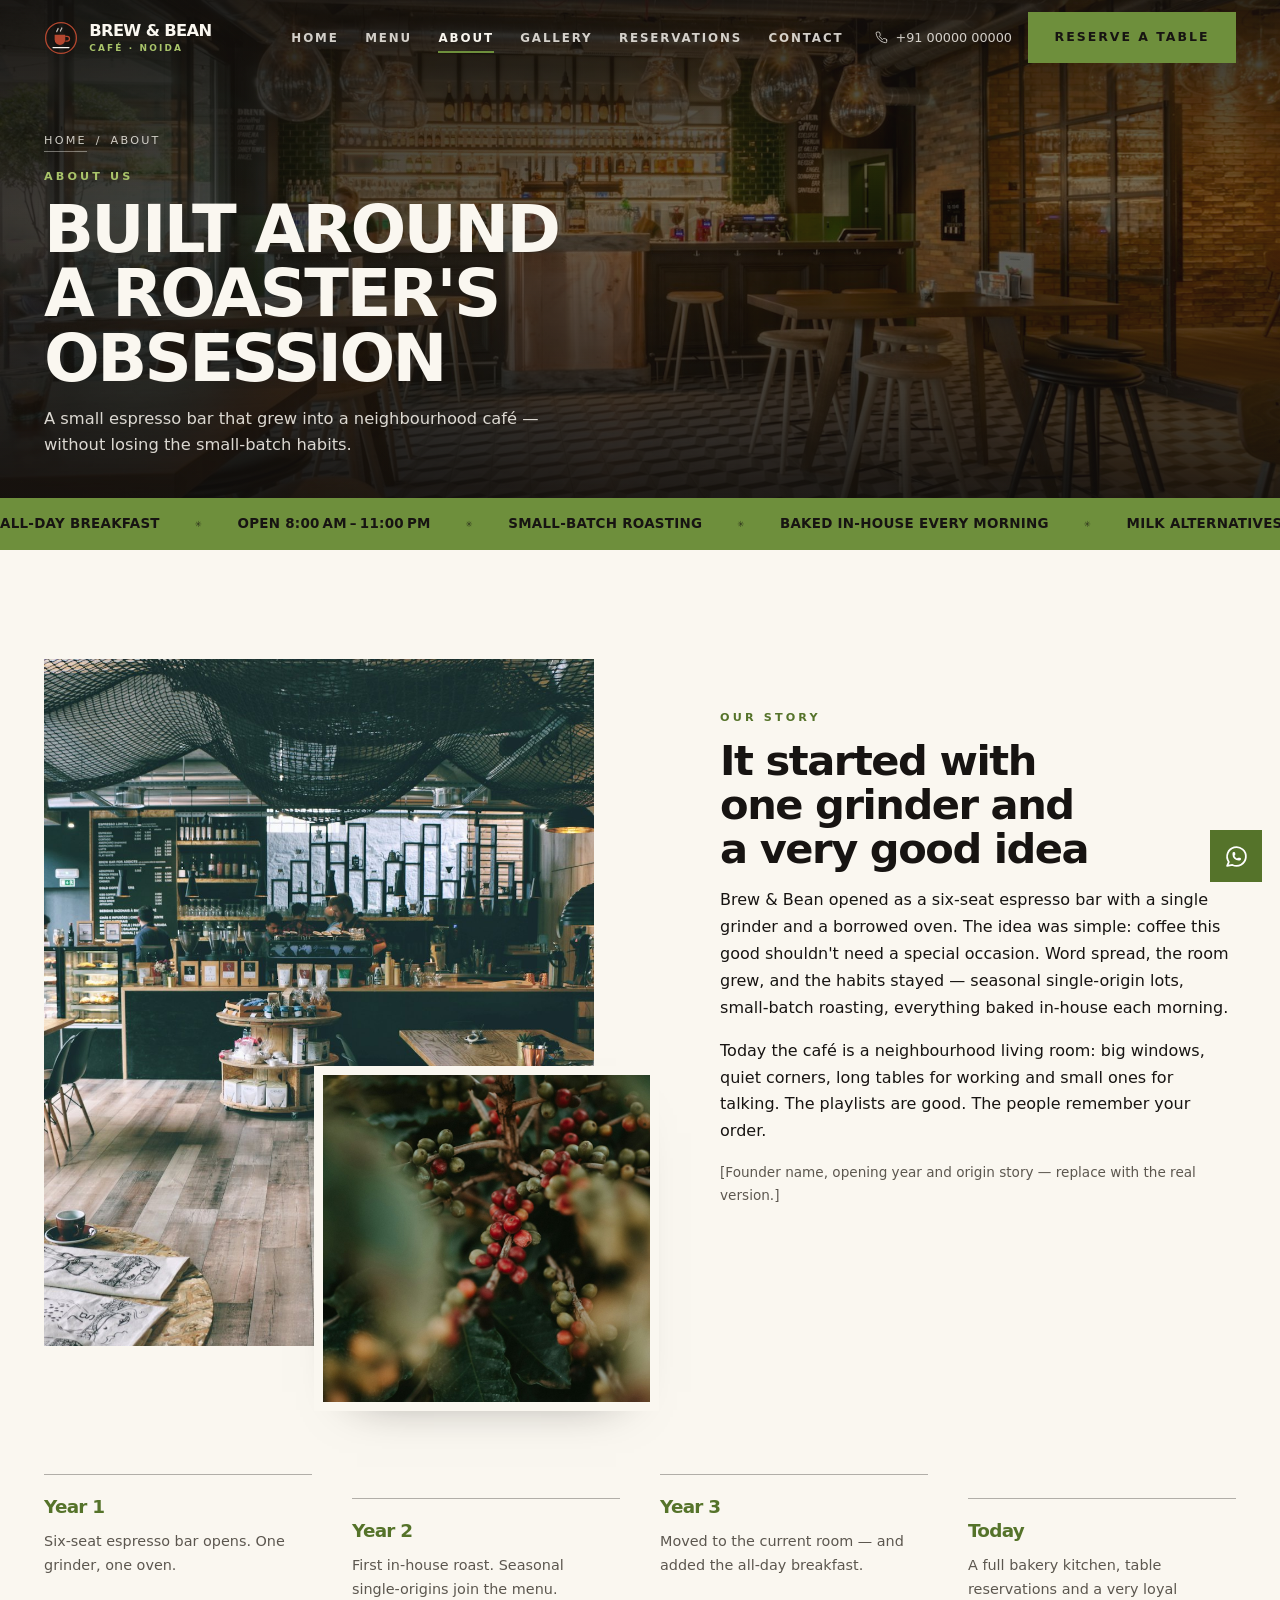
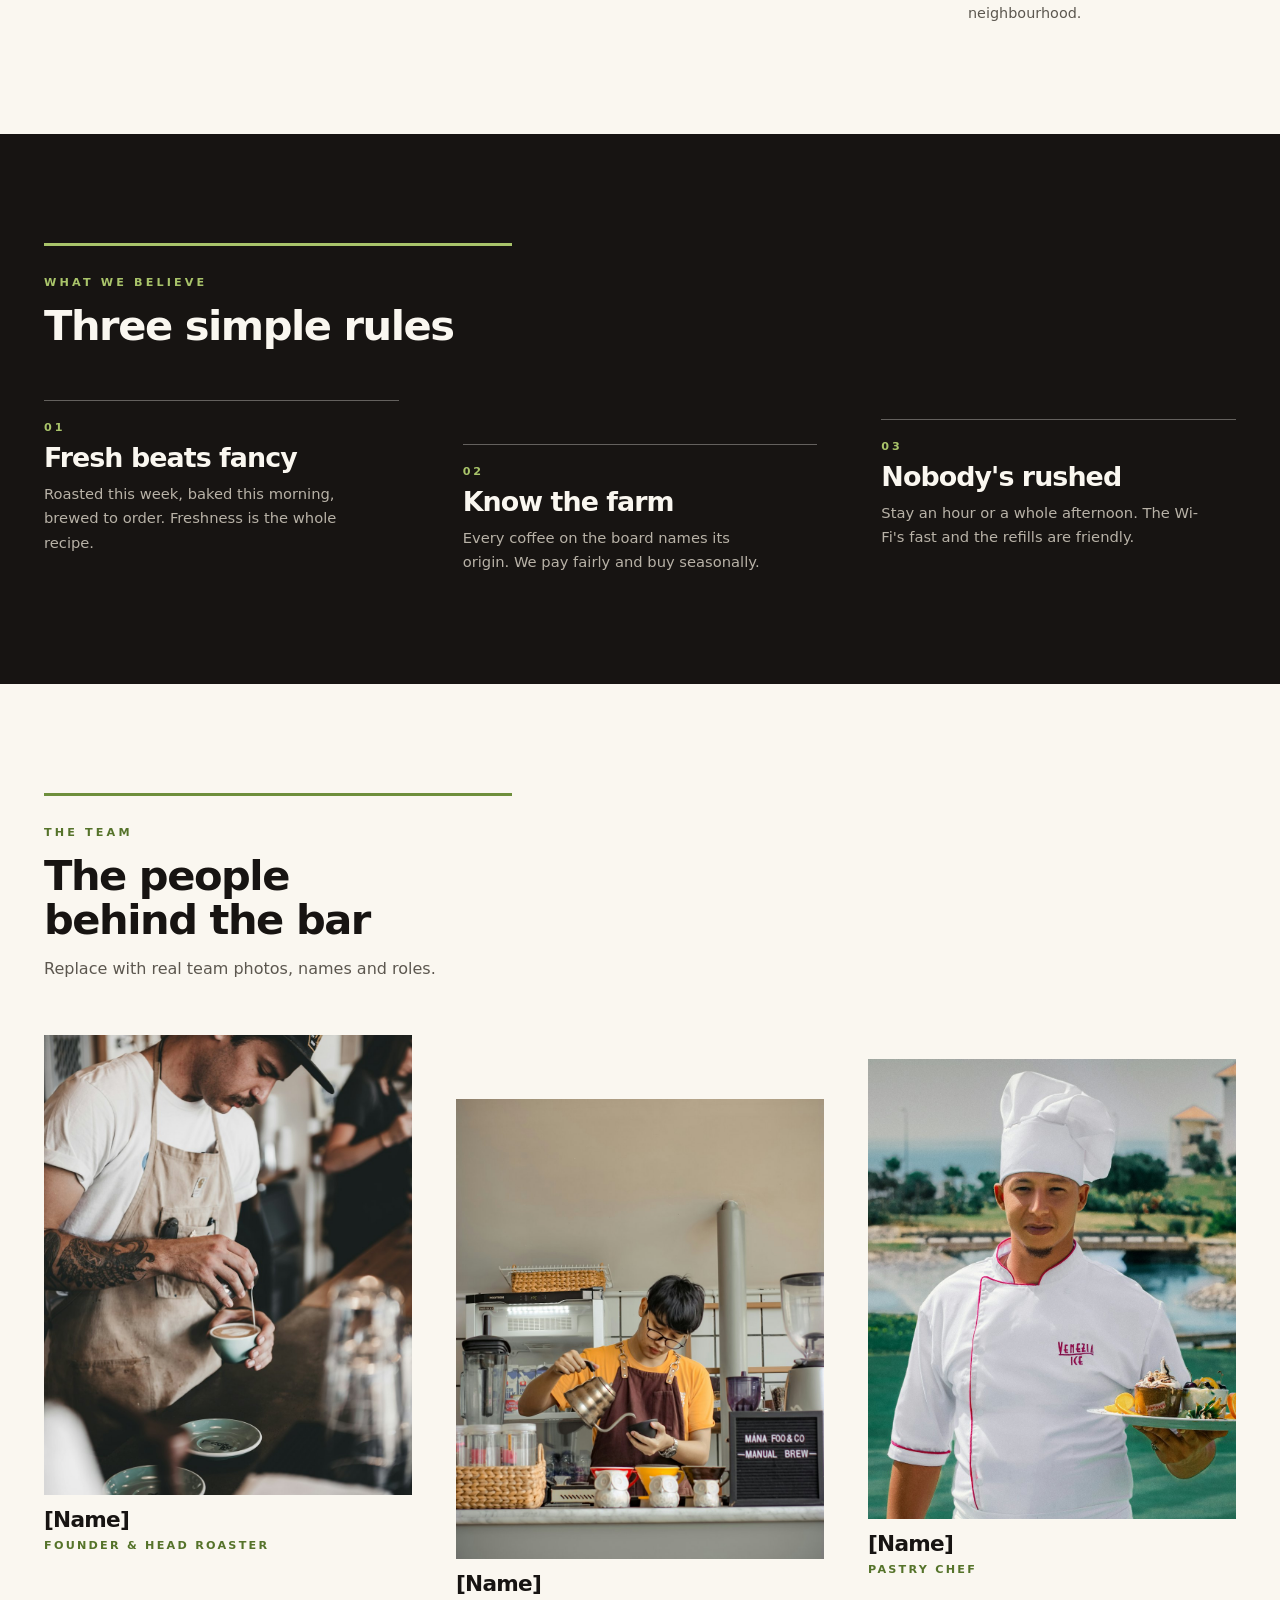
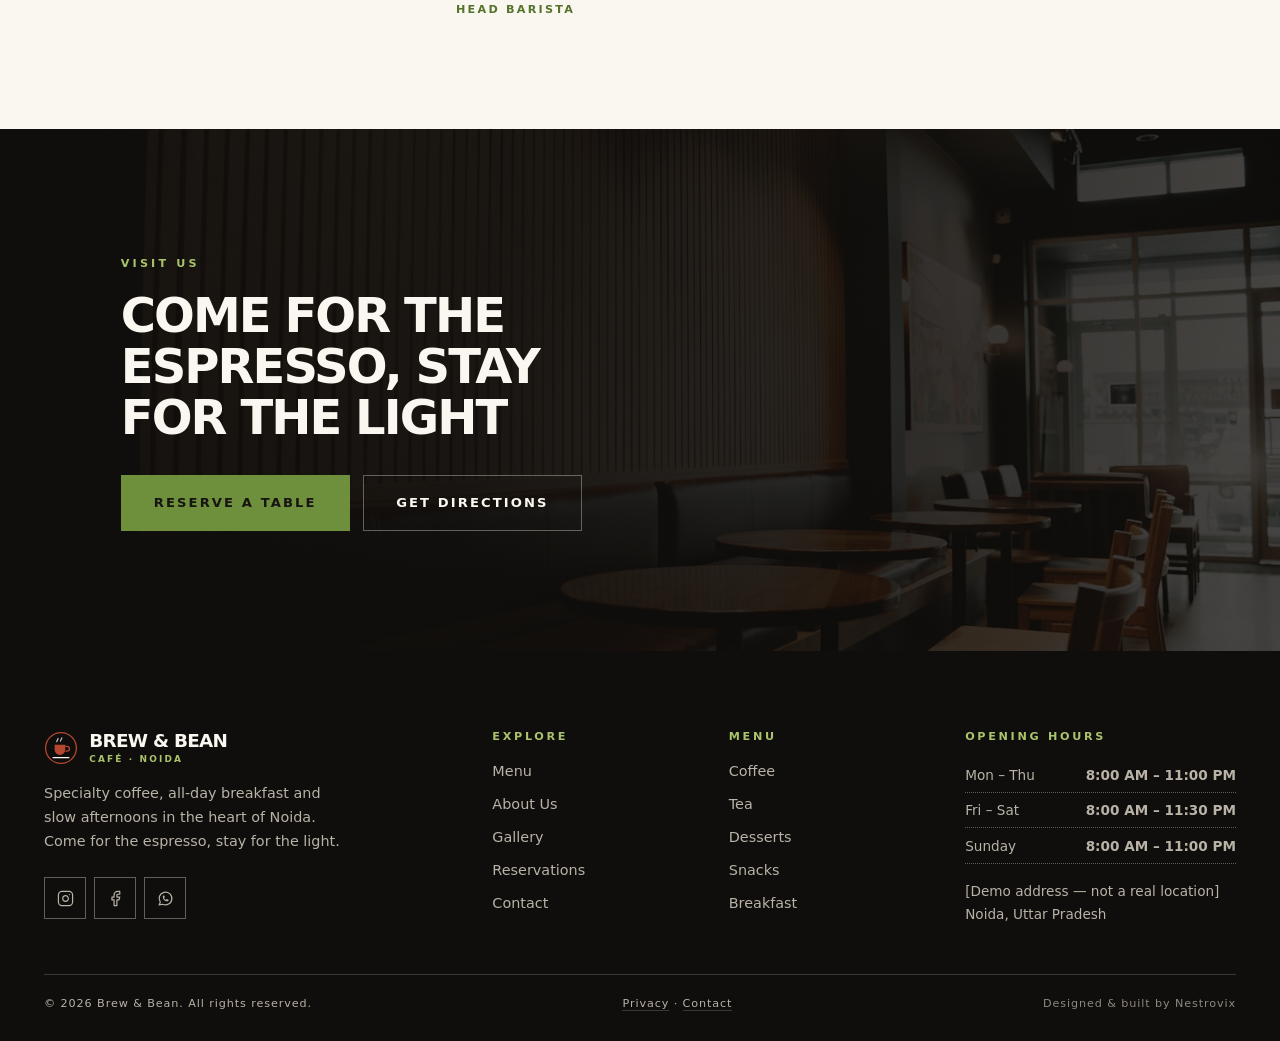
==== commit 34921bd0: "design: new type system and layout language; distinct from every other site in the portfolio" ====
--- a/about.html
+++ b/about.html
@@ -10,10 +10,10 @@
 <meta property="og:title" content="About Us — Brew & Bean Café, Noida"><meta property="og:description" content="The story behind Brew & Bean — a neighbourhood café in Noida built around small-batch roasting, in-house baking and slow mornings.">
 <meta property="og:image" content="https://brewandbean.vercel.app/assets/og-image.png"><meta property="og:url" content="https://brewandbean.vercel.app/about.html">
 <meta name="twitter:card" content="summary_large_image">
-<meta name="theme-color" content="#F3EBDD">
+<meta name="theme-color" content="#FAF7F0">
 <link rel="icon" href="assets/favicon.svg" type="image/svg+xml">
-<link rel="preload" href="assets/fonts/fraunces-latin-700-normal.woff2" as="font" type="font/woff2" crossorigin>
-<link rel="preload" href="assets/fonts/work-sans-latin-400-normal.woff2" as="font" type="font/woff2" crossorigin>
+<link rel="preload" href="assets/fonts/unbounded-latin-800-normal.woff2" as="font" type="font/woff2" crossorigin>
+<link rel="preload" href="assets/fonts/figtree-latin-400-normal.woff2" as="font" type="font/woff2" crossorigin>
 <link rel="stylesheet" href="css/style.css">
 <script>document.documentElement.classList.add("js")</script>
 
@@ -82,7 +82,7 @@
 </div>
 <section class="section section--cream">
   <div class="container">
-    <div class="split">
+    <div class="split split--reverse">
       <div class="split__body reveal"><span class="eyebrow">Our story</span><h2>It started with one grinder and a very good idea</h2>
         <p>Brew &amp; Bean opened as a six-seat espresso bar with a single grinder and a borrowed oven. The idea was simple: coffee this good shouldn't need a special occasion. Word spread, the room grew, and the habits stayed — seasonal single-origin lots, small-batch roasting, everything baked in-house each morning.</p>
         <p>Today the café is a neighbourhood living room: big windows, quiet corners, long tables for working and small ones for talking. The playlists are good. The people remember your order.</p>
--- a/css/style.css
+++ b/css/style.css
@@ -1,56 +1,60 @@
 /* ============================================================
-   BREW & BEAN — Café menu-board identity
-   Paper: clay cream · Ink: warm charcoal · Accent: terracotta · Second: olive
-   Display: Fraunces (serif) · Body/UI: Work Sans (sans)
+   BREW & BEAN — Counter-card identity
+   Paper: near-white · Ink: near-black · Accent: pistachio · Second: terracotta
+   Display: Unbounded (geometric display) · Body/UI: Figtree (sans)
    ============================================================ */
 
 /* ---------- Fonts (self-hosted, no third-party requests) ---------- */
-@font-face{font-family:"Fraunces";font-style:normal;font-weight:400;font-display:swap;src:url("../assets/fonts/fraunces-latin-400-normal.woff2") format("woff2")}
-@font-face{font-family:"Fraunces";font-style:normal;font-weight:600;font-display:swap;src:url("../assets/fonts/fraunces-latin-600-normal.woff2") format("woff2")}
-@font-face{font-family:"Fraunces";font-style:normal;font-weight:700;font-display:swap;src:url("../assets/fonts/fraunces-latin-700-normal.woff2") format("woff2")}
-@font-face{font-family:"Work Sans";font-style:normal;font-weight:400;font-display:swap;src:url("../assets/fonts/work-sans-latin-400-normal.woff2") format("woff2")}
-@font-face{font-family:"Work Sans";font-style:normal;font-weight:500;font-display:swap;src:url("../assets/fonts/work-sans-latin-500-normal.woff2") format("woff2")}
-@font-face{font-family:"Work Sans";font-style:normal;font-weight:600;font-display:swap;src:url("../assets/fonts/work-sans-latin-600-normal.woff2") format("woff2")}
+@font-face{font-family:"Unbounded";font-style:normal;font-weight:400;font-display:swap;src:url("../assets/fonts/unbounded-latin-400-normal.woff2") format("woff2")}
+@font-face{font-family:"Unbounded";font-style:normal;font-weight:600;font-display:swap;src:url("../assets/fonts/unbounded-latin-600-normal.woff2") format("woff2")}
+@font-face{font-family:"Unbounded";font-style:normal;font-weight:800;font-display:swap;src:url("../assets/fonts/unbounded-latin-800-normal.woff2") format("woff2")}
+@font-face{font-family:"Figtree";font-style:normal;font-weight:400;font-display:swap;src:url("../assets/fonts/figtree-latin-400-normal.woff2") format("woff2")}
+@font-face{font-family:"Figtree";font-style:normal;font-weight:500;font-display:swap;src:url("../assets/fonts/figtree-latin-500-normal.woff2") format("woff2")}
+@font-face{font-family:"Figtree";font-style:normal;font-weight:600;font-display:swap;src:url("../assets/fonts/figtree-latin-600-normal.woff2") format("woff2")}
 
 /* ---------- Tokens ---------- */
 :root{
   /* surfaces */
-  --paper:#F3EBDD;           /* clay cream — main paper */
-  --paper-2:#EFE6D6;         /* second paper tone */
-  --paper-3:#FBF6EC;         /* raised paper (inputs, panels) */
-  --board:#23271F;           /* dark board */
-  --board-2:#2E3329;         /* board surface */
-  --board-deep:#1A1D16;      /* deepest board */
+  --paper:#FAF7F0;           /* near-white paper — main ground */
+  --paper-2:#F2EEE4;         /* second paper tone */
+  --paper-3:#FFFFFF;         /* raised paper (inputs, panels) */
+  --board:#171412;           /* dark board */
+  --board-2:#211D19;         /* board surface */
+  --board-deep:#100E0C;      /* deepest board */
 
   /* ink & accents */
-  --ink:#22201C;             /* warm ink — body text 13.7:1 on paper */
-  --ink-muted:#56524A;       /* 6.6:1 on paper */
-  --terracotta:#B4472F;      /* accent */
-  --terracotta-deep:#9E3D27; /* accent for small text on paper (5.4:1+) */
-  --terracotta-lt:#DD7B5B;   /* accent on board (5.1:1) */
-  --olive:#5A6141;           /* secondary (5.5:1 on paper) */
-  --olive-lt:#A8B487;        /* secondary on board (6.9:1) */
-  --on-board:#F3EBDD;        /* text on board (12.8:1) */
-  --on-board-muted:#BEBAA8;  /* secondary on board (7.8:1) */
-
-  --rule:rgba(34,32,28,.18);
-  --rule-strong:rgba(34,32,28,.34);
-  --rule-board:rgba(243,235,221,.20);
-  --rule-board-strong:rgba(243,235,221,.36);
-  --focus:var(--terracotta);
+  --ink:#171412;             /* ink — body text 17.1:1 on paper */
+  --ink-muted:#5C574F;       /* 6.7:1 on paper */
+  --pistachio:#6E8F3C;       /* primary accent (3.5:1 — large type, fills, rules) */
+  --pistachio-deep:#55732A;  /* primary accent for small text on paper (5.1:1) */
+  --pistachio-lt:#A9C46A;    /* primary accent on board (9.4:1) */
+  --terracotta:#B4472F;      /* secondary mark, used sparingly (5.1:1 on paper) */
+  --terracotta-lt:#E0805F;   /* secondary mark on board (6.5:1) */
+  --on-board:#FAF7F0;        /* text on board (17.1:1) */
+  --on-board-muted:#B8B2A7;  /* secondary on board (8.6:1) */
+  /* legacy aliases kept so older rules resolve to the new palette */
+  --terracotta-deep:var(--pistachio-deep);
+  --olive:var(--pistachio-deep);
+  --olive-lt:var(--pistachio-lt);
+
+  --rule:rgba(23,20,18,.16);
+  --rule-strong:rgba(23,20,18,.32);
+  --rule-board:rgba(250,247,240,.18);
+  --rule-board-strong:rgba(250,247,240,.34);
+  --focus:var(--pistachio-deep);
   --surface-fg:var(--ink);--surface-rule:var(--rule-strong);--surface-bg:var(--paper);
   --whatsapp:#25D366;
   --error:#9B2C1B;
   --success:#3F6B45;
 
   /* typography */
-  --font-head:"Fraunces",Georgia,"Iowan Old Style","Times New Roman",serif;
-  --font-body:"Work Sans",system-ui,-apple-system,"Segoe UI",Roboto,sans-serif;
-  --text-hero:clamp(3rem,8.2vw,6.6rem);
-  --text-h2:clamp(2.1rem,4.6vw,3.6rem);
-  --text-h3:clamp(1.3rem,2vw,1.7rem);
-  --lead:clamp(1.05rem,1.35vw,1.18rem);
-  --micro:.72rem;
+  --font-head:"Unbounded","Figtree",system-ui,-apple-system,"Segoe UI",Roboto,sans-serif;
+  --font-body:"Figtree",system-ui,-apple-system,"Segoe UI",Roboto,sans-serif;
+  --text-hero:clamp(2.4rem,5.6vw,4.5rem);
+  --text-h2:clamp(1.7rem,3.3vw,2.6rem);
+  --text-h3:clamp(1.1rem,1.5vw,1.35rem);
+  --lead:clamp(1.02rem,1.25vw,1.14rem);
+  --micro:.7rem;
 
   /* spacing */
   --s-1:.25rem;--s-2:.5rem;--s-3:.75rem;--s-4:1rem;--s-5:1.5rem;--s-6:2rem;--s-7:3rem;--s-8:4rem;--s-9:6rem;--s-10:8rem;
@@ -62,7 +66,7 @@
   --r-sm:0;--r-md:0;--r-lg:0;
   --ease:cubic-bezier(.2,.7,.3,1);
   --dur-1:180ms;--dur-2:340ms;--dur-3:600ms;
-  --shadow-lg:0 24px 50px -34px rgba(26,29,22,.6);
+  --shadow-lg:0 24px 50px -34px rgba(16,14,12,.55);
   --header-h:76px;
 }
 
@@ -77,25 +81,25 @@
 button{font:inherit;color:inherit;background:none;border:0;cursor:pointer}
 ul{list-style:none}
 :focus-visible{outline:2px solid var(--focus);outline-offset:3px}
-::selection{background:var(--terracotta);color:#fff}
+::selection{background:var(--pistachio);color:#171412}
 .sr-only{position:absolute;width:1px;height:1px;padding:0;margin:-1px;overflow:hidden;clip:rect(0,0,0,0);white-space:nowrap;border:0}
-.skip-link{position:fixed;top:-60px;left:1rem;z-index:1000;background:var(--terracotta);color:#fff;padding:.7rem 1.1rem;font-weight:600;letter-spacing:.06em;text-transform:uppercase;font-size:.8rem;transition:top var(--dur-1) var(--ease)}
+.skip-link{position:fixed;top:-60px;left:1rem;z-index:1000;background:var(--pistachio-deep);color:#fff;padding:.7rem 1.1rem;font-weight:600;letter-spacing:.06em;text-transform:uppercase;font-size:.8rem;transition:top var(--dur-1) var(--ease)}
 .skip-link:focus{top:1rem}
 
-h1,h2,h3,h4{font-family:var(--font-head);font-weight:600;line-height:1.03;letter-spacing:-.018em}
-h1{font-size:var(--text-hero);font-weight:700}
+h1,h2,h3,h4{font-family:var(--font-head);font-weight:600;line-height:1.06;letter-spacing:-.035em;text-wrap:balance}
+h1{font-size:var(--text-hero);font-weight:800}
 h2{font-size:var(--text-h2)}
 h3{font-size:var(--text-h3)}
 p{max-width:64ch}
 .lead{font-size:var(--lead);line-height:1.6}
-.eyebrow{display:inline-block;font-family:var(--font-body);font-size:var(--micro);letter-spacing:.28em;text-transform:uppercase;font-weight:600;color:var(--terracotta-deep)}
+.eyebrow{display:inline-block;font-family:var(--font-body);font-size:var(--micro);letter-spacing:.28em;text-transform:uppercase;font-weight:600;color:var(--pistachio-deep)}
 .muted{color:var(--ink-muted)}
 .tnum{font-variant-numeric:tabular-nums}
 
 /* surfaces that flip the palette (custom props inherit, so nested widgets follow) */
-.section--dark,.section--espresso,.cta-band,.site-footer,.mobile-nav,.aside-card,.sticky-reserve,.lightbox{--focus:var(--terracotta-lt);--surface-fg:var(--on-board);--surface-rule:var(--rule-board-strong);--surface-bg:var(--board)}
+.section--dark,.section--espresso,.cta-band,.site-footer,.mobile-nav,.aside-card,.sticky-reserve,.lightbox,.masthead,.page-hero{--focus:var(--pistachio-lt);--surface-fg:var(--on-board);--surface-rule:var(--rule-board-strong);--surface-bg:var(--board)}
 .section--dark .muted,.section--espresso .muted,.cta-band .muted{color:var(--on-board-muted)}
-.section--dark .eyebrow,.section--espresso .eyebrow,.cta-band .eyebrow,.aside-card .eyebrow{color:var(--terracotta-lt)}
+.section--dark .eyebrow,.section--espresso .eyebrow,.cta-band .eyebrow,.aside-card .eyebrow{color:var(--pistachio-lt)}
 
 .container{width:min(100% - 2*var(--gutter),var(--container));margin-inline:auto}
 .container--wide{width:min(100% - 2*var(--gutter),1400px);margin-inline:auto}
@@ -106,8 +110,8 @@
 .section--espresso{background:var(--board-deep);color:var(--on-board)}
 
 /* section heads — left-set, never centred; alternating indents */
-.section-head{max-width:44ch;margin-bottom:clamp(2rem,5vw,3.25rem);position:relative;padding-top:1.4rem;border-top:2px solid var(--terracotta)}
-.section--dark .section-head,.section--espresso .section-head{border-top-color:var(--terracotta-lt)}
+.section-head{max-width:46ch;margin-bottom:clamp(2rem,5vw,3.25rem);position:relative;padding-top:1.4rem;border-top:3px solid var(--pistachio)}
+.section--dark .section-head,.section--espresso .section-head{border-top-color:var(--pistachio-lt)}
 .section-head h2{margin-top:.55rem}
 .section-head p{margin-top:.9rem}
 .section-head.center{text-align:left;margin-inline:0}
@@ -120,42 +124,54 @@
 /* ---------- Buttons ---------- */
 .btn{display:inline-flex;align-items:center;justify-content:center;gap:.6rem;min-height:48px;padding:.85rem 1.6rem;font-family:var(--font-body);font-weight:600;font-size:.78rem;letter-spacing:.16em;text-transform:uppercase;border:1.5px solid transparent;transition:background var(--dur-1) var(--ease),color var(--dur-1) var(--ease),border-color var(--dur-1) var(--ease);white-space:nowrap}
 .btn svg{width:17px;height:17px}
-.btn--primary{background:var(--terracotta);color:#fff;border-color:var(--terracotta)}
-.btn--primary:hover{background:var(--ink);border-color:var(--ink)}
+.btn--primary{background:var(--pistachio);color:#171412;border-color:var(--pistachio)}
+.btn--primary:hover{background:var(--ink);color:var(--paper);border-color:var(--ink)}
 .btn--outline-light{color:var(--surface-fg);border-color:var(--surface-rule)}
 .btn--outline-light:hover{background:var(--surface-fg);color:var(--surface-bg);border-color:var(--surface-fg)}
 .btn--outline-dark{color:var(--ink);border-color:var(--rule-strong)}
 .btn--outline-dark:hover{background:var(--ink);color:var(--paper);border-color:var(--ink)}
 .btn--dark{background:var(--board);color:var(--on-board);border-color:var(--board)}
 
-.btn--dark:hover{background:var(--terracotta);border-color:var(--terracotta);color:#fff}
+.btn--dark:hover{background:var(--pistachio);border-color:var(--pistachio);color:#171412}
 .btn--whatsapp{background:var(--olive);color:#fff;border-color:var(--olive)}
 .btn--whatsapp:hover{background:var(--board);border-color:var(--board)}
 .btn--lg{min-height:56px;padding:1rem 2rem;font-size:.82rem}
 .btn--block{width:100%}
+.hero__actions{display:flex;flex-wrap:wrap;gap:.85rem;margin-top:2rem}
 .btn[disabled],.btn[aria-busy="true"]{opacity:.7;cursor:progress}
 .spinner{width:15px;height:15px;border:2px solid currentColor;border-top-color:transparent;border-radius:50%;display:inline-block;animation:spin .7s linear infinite}
 @keyframes spin{to{transform:rotate(1turn)}}
 
-.link-arrow{display:inline-flex;align-items:center;gap:.5rem;font-weight:600;letter-spacing:.14em;text-transform:uppercase;font-size:.74rem;color:var(--terracotta-deep);border-bottom:1.5px solid currentColor;padding-bottom:.25rem}
+.link-arrow{display:inline-flex;align-items:center;gap:.5rem;font-weight:600;letter-spacing:.14em;text-transform:uppercase;font-size:.74rem;color:var(--pistachio-deep);border-bottom:1.5px solid currentColor;padding-bottom:.25rem}
 .link-arrow svg{width:15px;height:15px;transition:transform var(--dur-1) var(--ease)}
 .link-arrow:hover svg{transform:translateX(4px)}
-.section--dark .link-arrow,.section--espresso .link-arrow,.cta-band .link-arrow{color:var(--terracotta-lt)}
+.section--dark .link-arrow,.section--espresso .link-arrow,.cta-band .link-arrow{color:var(--pistachio-lt)}
 
 /* ---------- Icons ---------- */
 .ic{width:1em;height:1em;stroke:currentColor;stroke-width:1.7;fill:none;stroke-linecap:round;stroke-linejoin:round;flex:none}
 
 /* ---------- Header — minimal, paper, hairline ---------- */
-.site-header{position:fixed;inset:0 0 auto 0;z-index:100;height:var(--header-h);display:flex;align-items:center;background:var(--paper);color:var(--ink);border-bottom:1px solid var(--rule);transition:box-shadow var(--dur-2) var(--ease)}
-.site-header.is-scrolled{box-shadow:0 1px 0 var(--rule-strong),0 14px 26px -26px rgba(26,29,22,.5)}
+.site-header:not(.is-scrolled){--focus:var(--pistachio-lt)}
+.site-header{position:fixed;inset:0 0 auto 0;z-index:100;height:var(--header-h);display:flex;align-items:center;
+  background:transparent;color:#FAF7F0;border-bottom:1px solid transparent;
+  transition:background var(--dur-2) var(--ease),color var(--dur-2) var(--ease),box-shadow var(--dur-2) var(--ease),border-color var(--dur-2) var(--ease)}
+.site-header .nav__links a,.site-header .nav__phone{color:rgba(250,247,240,.82)}
+.site-header .nav__links a:hover,.site-header .nav__links a[aria-current="page"],.site-header .nav__phone:hover{color:#FAF7F0}
+.site-header .nav__toggle{border-color:rgba(250,247,240,.5)}
+.site-header .brand small{color:var(--pistachio-lt)}
+.site-header.is-scrolled{background:var(--paper);color:var(--ink);border-bottom-color:var(--rule);box-shadow:0 1px 0 var(--rule-strong),0 14px 26px -26px rgba(16,14,12,.4)}
+.site-header.is-scrolled .nav__links a,.site-header.is-scrolled .nav__phone{color:var(--ink-muted)}
+.site-header.is-scrolled .nav__links a:hover,.site-header.is-scrolled .nav__links a[aria-current="page"],.site-header.is-scrolled .nav__phone:hover{color:var(--ink)}
+.site-header.is-scrolled .nav__toggle{border-color:var(--rule-strong)}
+.site-header.is-scrolled .brand small{color:var(--pistachio-deep)}
 .site-header .container--wide{display:flex;align-items:center;justify-content:space-between;gap:1.5rem}
-.brand{display:flex;align-items:center;gap:.7rem;font-family:var(--font-head);font-size:1.4rem;font-weight:700;letter-spacing:-.02em;line-height:1}
+.brand{display:flex;align-items:center;gap:.7rem;font-family:var(--font-head);font-size:1.02rem;font-weight:800;letter-spacing:-.04em;line-height:1.05;text-transform:uppercase}
 .brand__mark{width:34px;height:34px;flex:none}
-.brand small{display:block;font-family:var(--font-body);font-size:.58rem;letter-spacing:.26em;text-transform:uppercase;font-weight:600;color:var(--terracotta-deep);margin-top:.25rem}
+.brand small{display:block;font-family:var(--font-body);font-size:.56rem;letter-spacing:.24em;text-transform:uppercase;font-weight:600;color:var(--pistachio-deep);margin-top:.3rem}
 .nav{display:flex;align-items:center;gap:2rem}
 .nav__links{display:flex;gap:1.65rem}
 .nav__links a{position:relative;font-size:.74rem;font-weight:600;letter-spacing:.16em;text-transform:uppercase;padding:.5rem 0;color:var(--ink-muted)}
-.nav__links a::after{content:"";position:absolute;left:0;bottom:0;width:100%;height:2px;background:var(--terracotta);transform:scaleX(0);transform-origin:right;transition:transform var(--dur-2) var(--ease)}
+.nav__links a::after{content:"";position:absolute;left:0;bottom:0;width:100%;height:2px;background:var(--pistachio);transform:scaleX(0);transform-origin:right;transition:transform var(--dur-2) var(--ease)}
 .nav__links a:hover{color:var(--ink)}
 .nav__links a:hover::after,.nav__links a[aria-current="page"]::after{transform:scaleX(1);transform-origin:left}
 .nav__links a[aria-current="page"]{color:var(--ink)}
@@ -173,55 +189,90 @@
 /* mobile drawer */
 .mobile-nav{position:fixed;inset:0;z-index:90;background:var(--board);color:var(--on-board);padding:calc(var(--header-h) + 1.5rem) var(--gutter) 2rem;display:flex;flex-direction:column;gap:1.75rem;transform:translateX(100%);transition:transform var(--dur-2) var(--ease);overflow-y:auto}
 .mobile-nav.is-open{transform:none}
-.mobile-nav__links a{display:flex;align-items:baseline;font-family:var(--font-head);font-size:clamp(1.9rem,7vw,2.4rem);font-weight:600;padding:.5rem 0;border-bottom:1px solid var(--rule-board)}
-.mobile-nav__links a[aria-current="page"]{color:var(--terracotta-lt)}
+.mobile-nav__links a{display:flex;align-items:baseline;font-family:var(--font-head);font-size:clamp(1.25rem,5vw,1.7rem);font-weight:600;padding:.55rem 0;border-bottom:1px solid var(--rule-board)}
+.mobile-nav__links a[aria-current="page"]{color:var(--pistachio-lt)}
 .mobile-nav__meta{display:grid;gap:.9rem;font-size:.92rem;color:var(--on-board-muted)}
 .mobile-nav__meta a,.mobile-nav__meta > span{display:flex;align-items:center;gap:.7rem;color:var(--on-board)}
 .mobile-nav__meta .ic{width:17px;height:17px;flex:none}
 body.nav-open{overflow:hidden}
 
 /* ---------- Ticker / marquee band ---------- */
-.ticker{background:var(--terracotta);color:#fff;overflow:hidden;position:relative;border-block:1.5px solid var(--terracotta)}
+.ticker{background:var(--pistachio);color:#171412;overflow:hidden;position:relative;border-block:1.5px solid var(--pistachio)}
 .ticker__track{display:flex;width:max-content;animation:tickerScroll 42s linear infinite}
 .ticker:hover .ticker__track,.ticker:focus-within .ticker__track{animation-play-state:paused}
-.ticker__set{display:flex;align-items:center;white-space:nowrap;padding-block:.72rem;font-family:var(--font-head);font-weight:600;font-size:clamp(.9rem,1.5vw,1.1rem);letter-spacing:.01em}
+.ticker__set{display:flex;align-items:center;white-space:nowrap;padding-block:.85rem;font-family:var(--font-head);font-weight:600;font-size:clamp(.68rem,1.05vw,.86rem);letter-spacing:.02em;text-transform:uppercase}
 .ticker__set li::after{content:"✳";display:inline-block;margin-inline:clamp(1.1rem,3vw,2.2rem);font-size:.62em;transform:translateY(-.12em);opacity:.75}
 @keyframes tickerScroll{from{transform:translateX(0)}to{transform:translateX(-50%)}}
 .ticker--board{background:var(--board);border-color:var(--board);color:var(--on-board)}
-.ticker--board .ticker__set li::after{color:var(--terracotta-lt)}
-
-/* ---------- Home hero — asymmetric, paper, type-led ---------- */
-.hero{position:relative;background:var(--paper);color:var(--ink);overflow:hidden;isolation:isolate;
-  padding:calc(var(--header-h) + clamp(2.25rem,5vw,4rem)) 0 clamp(2.5rem,6vw,4.5rem) var(--bleed-l);
-  display:grid;grid-template-columns:1.04fr .96fr;column-gap:clamp(1.5rem,4vw,3.25rem);align-items:start}
-.hero__media{grid-column:2;grid-row:1;position:relative;z-index:1;margin-top:clamp(1.5rem,5.5vw,4.5rem);margin-right:clamp(1.25rem,3.5vw,3rem)}
-.hero__media img{width:100%;aspect-ratio:4/5;max-height:min(70vh,620px);object-fit:cover}
-.hero__overlay{position:absolute;z-index:0;right:0;top:calc(var(--header-h) + clamp(1rem,3vw,2.5rem));width:min(46%,520px);height:clamp(150px,26vw,340px);background:var(--olive)}
-.hero__content{grid-column:1;grid-row:1;width:auto;max-width:none;margin:0;padding-right:clamp(.5rem,2vw,1.5rem);position:relative;z-index:2}
-.hero__content h1{margin-top:1.1rem;max-width:11ch;letter-spacing:-.035em}
-.hero__content h1 em{font-style:normal;font-weight:400;color:var(--terracotta);display:block;margin-left:clamp(1rem,5vw,3.5rem)}
-.hero__content .lead{margin-top:1.5rem;max-width:44ch;color:var(--ink-muted)}
-.hero__actions{display:flex;flex-wrap:wrap;gap:.85rem;margin-top:2rem}
-.hero__meta{display:grid;grid-template-columns:repeat(3,auto);justify-content:start;gap:1rem 2rem;margin-top:2.5rem;padding-top:1.25rem;border-top:1px solid var(--rule);font-size:var(--micro);letter-spacing:.16em;text-transform:uppercase;color:var(--ink-muted)}
-.hero__meta b{display:block;font-family:var(--font-head);font-size:.94rem;letter-spacing:-.01em;text-transform:none;color:var(--ink);font-weight:600;margin-bottom:.3rem}
-.hero__meta b.open-badge{display:flex;width:max-content;margin-bottom:.35rem;color:var(--olive);letter-spacing:.16em;text-transform:uppercase;font-family:var(--font-body);font-size:var(--micro)}
-.hero__meta b.open-badge.closed{color:var(--terracotta-deep)}
-.scroll-cue{position:absolute;left:var(--bleed-l);bottom:1rem;display:none;font-size:var(--micro);letter-spacing:.28em;text-transform:uppercase;color:var(--ink-muted)}
-
-/* ---------- Page hero (inner pages) — mirrored indent ---------- */
-.page-hero{position:relative;background:var(--paper);color:var(--ink);overflow:hidden;
-  padding:calc(var(--header-h) + clamp(1.75rem,4vw,3rem)) var(--bleed-l) clamp(2rem,5vw,3.5rem) 0;
-  display:grid;grid-template-columns:.72fr 1.28fr;column-gap:clamp(1.5rem,4vw,3rem);align-items:end}
-.page-hero .hero__media{grid-column:1;grid-row:1;margin:0}
-.page-hero .hero__media img{width:100%;aspect-ratio:3/4;object-fit:cover;max-height:clamp(260px,42vh,420px)}
+.ticker--board .ticker__set li::after{color:var(--pistachio-lt)}
+
+/* ---------- Masthead band (home) — full-bleed photograph, type set over it ---------- */
+.masthead{position:relative;isolation:isolate;color:#FAF7F0;min-height:clamp(560px,86vh,860px);display:flex;align-items:flex-end;overflow:hidden;background:var(--board)}
+.masthead__bg{position:absolute;inset:0;width:100%;height:100%;object-fit:cover;z-index:-2}
+.masthead::before{content:"";position:absolute;inset:0;z-index:-1;
+  background:linear-gradient(180deg,rgba(16,14,12,.86) 0%,rgba(16,14,12,.5) 30%,rgba(16,14,12,.58) 58%,rgba(16,14,12,.93) 100%),
+              linear-gradient(90deg,rgba(16,14,12,.55) 0%,rgba(16,14,12,0) 62%)}
+.masthead__inner{width:min(100% - 2*var(--gutter),1400px);margin-inline:auto;padding-block:calc(var(--header-h) + clamp(2.5rem,7vw,5rem)) clamp(1.75rem,4vw,2.75rem)}
+.masthead__eyebrow{display:inline-block;font-size:var(--micro);letter-spacing:.3em;text-transform:uppercase;font-weight:600;color:var(--pistachio-lt)}
+.masthead__wordmark{font-family:var(--font-head);font-weight:800;line-height:.92;letter-spacing:-.045em;text-transform:uppercase;
+  font-size:clamp(2.75rem,11.5vw,10rem);margin-top:.5rem;max-width:none;color:#FAF7F0;text-wrap:balance}
+.masthead__wordmark .amp{color:#FAF7F0;font-weight:400}
+.masthead h1{font-family:var(--font-head);font-weight:400;font-size:clamp(1.15rem,2.5vw,2rem);line-height:1.16;letter-spacing:-.02em;
+  margin-top:clamp(.9rem,2vw,1.4rem);max-width:22ch;color:#FAF7F0}
+.masthead h1 em{font-style:normal;font-weight:600;color:var(--pistachio-lt)}
+.masthead__lead{margin-top:1rem;max-width:46ch;font-size:var(--lead);line-height:1.6;color:rgba(250,247,240,.86)}
+.masthead__links{display:flex;flex-wrap:wrap;gap:.5rem 2rem;margin-top:1.6rem}
+.masthead__meta{display:grid;grid-template-columns:repeat(3,auto);justify-content:start;gap:.9rem 3rem;margin-top:clamp(1.75rem,4vw,2.75rem);
+  padding-top:1.15rem;border-top:1px solid rgba(250,247,240,.28);font-size:var(--micro);letter-spacing:.18em;text-transform:uppercase;color:rgba(250,247,240,.82)}
+.masthead__meta b{display:block;font-family:var(--font-head);font-size:.82rem;letter-spacing:-.01em;text-transform:none;color:#FAF7F0;font-weight:600;margin-bottom:.35rem}
+.masthead__meta b.open-badge{display:flex;width:max-content;margin-bottom:.4rem;color:var(--pistachio-lt);letter-spacing:.18em;text-transform:uppercase;font-family:var(--font-body);font-size:var(--micro)}
+.masthead__meta b.open-badge.closed{color:var(--terracotta-lt)}
+.masthead .link-arrow{color:#FAF7F0;border-bottom-color:rgba(250,247,240,.55)}
+.masthead .link-arrow:hover{color:var(--pistachio-lt);border-bottom-color:var(--pistachio-lt)}
+.masthead .link-arrow--mark{color:var(--pistachio-lt);border-bottom-color:var(--pistachio-lt)}
+
+/* ---------- Signature price list — oversized two-column board ---------- */
+.pricelist-band{background:var(--paper);color:var(--ink);padding-block:clamp(2.75rem,6vw,4.75rem)}
+.pricelist__head{display:flex;flex-wrap:wrap;align-items:baseline;justify-content:space-between;gap:.75rem 2rem;
+  padding-bottom:1rem;border-bottom:2px solid var(--ink)}
+.pricelist__head .eyebrow{color:var(--pistachio-deep)}
+.pricelist__head h2{font-size:clamp(1.25rem,2vw,1.7rem);font-weight:600;letter-spacing:-.02em}
+.pricelist{display:grid;grid-template-columns:1fr}
+.priceline{display:grid;grid-template-columns:auto 1fr auto;align-items:center;column-gap:clamp(1rem,3vw,2.5rem);
+  padding-block:clamp(1.1rem,2.6vw,1.9rem);border-bottom:1px solid var(--rule);color:inherit;position:relative}
+.priceline:hover{background:var(--paper-2)}
+.priceline__thumb{width:clamp(64px,7vw,104px);aspect-ratio:1;overflow:hidden;background:var(--board-2);flex:none}
+.priceline__thumb img{width:100%;height:100%;object-fit:cover;transition:transform var(--dur-3) var(--ease)}
+.priceline:hover .priceline__thumb img{transform:scale(1.06)}
+.priceline__text{min-width:0;display:block}
+.priceline__thumb,.priceline__num,.priceline__name,.priceline__desc,.priceline__price{display:block}
+.priceline__num{font-size:var(--micro);letter-spacing:.28em;text-transform:uppercase;font-weight:600;color:var(--pistachio-deep)}
+.priceline__name{font-family:var(--font-head);font-weight:600;letter-spacing:-.035em;line-height:1.02;
+  font-size:clamp(1.3rem,4.2vw,3.1rem);margin-top:.35rem;text-wrap:balance}
+.priceline__desc{margin-top:.55rem;max-width:52ch;font-size:.92rem;line-height:1.55;color:var(--ink-muted)}
+.priceline__price{font-family:var(--font-head);font-weight:800;letter-spacing:-.03em;
+  font-size:clamp(1.15rem,2.6vw,2.1rem);color:var(--ink);justify-self:end;text-align:right;white-space:nowrap;
+  border-bottom:3px solid var(--pistachio);padding-bottom:.15rem}
+.pricelist__foot{margin-top:1.5rem}
+
+/* ---------- Page masthead (inner pages) — same band, type over image ---------- */
+.page-hero{position:relative;isolation:isolate;color:#FAF7F0;overflow:hidden;background:var(--board);
+  min-height:clamp(340px,46vh,520px);display:flex;align-items:flex-end}
+.page-hero .hero__media{position:absolute;inset:0;z-index:-2;margin:0}
+.page-hero .hero__media img{width:100%;height:100%;object-fit:cover;max-height:none;aspect-ratio:auto}
 .page-hero .hero__overlay{display:none}
-.page-hero__content{grid-column:2;grid-row:1;width:auto;max-width:none;margin:0;padding-bottom:.5rem}
-.page-hero__content h1{font-size:clamp(2.4rem,6.5vw,4.6rem);margin-top:.75rem;letter-spacing:-.032em}
-.page-hero__content .eyebrow{display:block;margin-top:1rem}
-.page-hero__content p{margin-top:1rem;color:var(--ink-muted);max-width:52ch}
-.crumbs{display:flex;gap:.55rem;font-size:var(--micro);letter-spacing:.2em;text-transform:uppercase;color:var(--ink-muted)}
-.crumbs a{border-bottom:1px solid var(--rule)}
-.crumbs a:hover{color:var(--terracotta-deep)}
+.page-hero::before{content:"";position:absolute;inset:0;z-index:-1;
+  background:linear-gradient(180deg,rgba(16,14,12,.88) 0%,rgba(16,14,12,.55) 42%,rgba(16,14,12,.9) 100%),
+              linear-gradient(90deg,rgba(16,14,12,.6) 0%,rgba(16,14,12,0) 60%)}
+.page-hero__content{width:min(100% - 2*var(--gutter),1400px);margin-inline:auto;
+  padding-block:calc(var(--header-h) + clamp(2rem,5vw,3.5rem)) clamp(1.5rem,3.5vw,2.5rem)}
+.page-hero__content h1{font-family:var(--font-head);font-weight:800;text-transform:uppercase;
+  font-size:clamp(1.7rem,5.4vw,4.1rem);line-height:.98;letter-spacing:-.04em;margin-top:.65rem;max-width:16ch;color:#FAF7F0}
+.page-hero__content .eyebrow{display:block;margin-top:1rem;color:var(--pistachio-lt)}
+.page-hero__content p{margin-top:1rem;color:rgba(250,247,240,.86);max-width:52ch}
+.crumbs{display:flex;gap:.55rem;font-size:var(--micro);letter-spacing:.2em;text-transform:uppercase;color:rgba(250,247,240,.8)}
+.crumbs a{border-bottom:1px solid rgba(250,247,240,.4)}
+.crumbs a:hover{color:var(--pistachio-lt);border-bottom-color:var(--pistachio-lt)}
 
 /* ---------- Image frame ---------- */
 .frame{position:relative;overflow:hidden;background:var(--board-2)}
@@ -235,18 +286,19 @@
 .board-item{padding:1rem 0 1.1rem;border-bottom:1px solid var(--rule);break-inside:avoid}
 .section--dark .board-item,.section--espresso .board-item{border-bottom-color:var(--rule-board)}
 .board-item__line{display:flex;align-items:baseline;gap:.6rem}
-.board-item__name{font-family:var(--font-head);font-weight:600;font-size:clamp(1.1rem,1.7vw,1.42rem);letter-spacing:-.015em;line-height:1.15;flex:0 1 auto}
+.board-item__name{font-family:var(--font-body);font-weight:600;font-size:clamp(1rem,1.4vw,1.18rem);letter-spacing:-.005em;line-height:1.25;flex:0 1 auto}
 .board-item__dots{flex:1 1 1.5rem;min-width:1.25rem;align-self:center;border-bottom:2px dotted var(--rule-strong);transform:translateY(.15em)}
 .section--dark .board-item__dots,.section--espresso .board-item__dots{border-bottom-color:var(--rule-board-strong)}
-.board-item__price{font-family:var(--font-head);font-weight:700;font-size:clamp(1rem,1.5vw,1.28rem);color:var(--terracotta-deep);white-space:nowrap;flex:none}
-.section--dark .board-item__price,.section--espresso .board-item__price{color:var(--terracotta-lt)}
+.board-item__price{font-family:var(--font-head);font-weight:600;font-size:clamp(.86rem,1.15vw,1rem);letter-spacing:-.03em;color:var(--pistachio-deep);white-space:nowrap;flex:none}
+.section--dark .board-item__price,.section--espresso .board-item__price{color:var(--pistachio-lt)}
+.mobile-nav__links a{letter-spacing:-.04em;text-transform:uppercase}
 .board-item__desc{margin-top:.3rem;max-width:52ch;font-size:.9rem;line-height:1.55;color:var(--ink-muted)}
 .section--dark .board-item__desc,.section--espresso .board-item__desc{color:var(--on-board-muted)}
 .board-item__tags{display:flex;gap:.4rem;flex-wrap:wrap;margin-top:.5rem}
 .tag{font-size:.62rem;letter-spacing:.18em;text-transform:uppercase;font-weight:600;padding:.22rem .5rem;border:1px solid var(--rule-strong);color:var(--ink-muted)}
 .section--dark .tag,.section--espresso .tag{border-color:var(--rule-board-strong);color:var(--on-board-muted)}
-.tag--hot{border-color:var(--terracotta);color:var(--terracotta-deep)}
-.section--dark .tag--hot,.section--espresso .tag--hot{border-color:var(--terracotta-lt);color:var(--terracotta-lt)}
+.tag--hot{border-color:var(--pistachio);color:var(--pistachio-deep)}
+.section--dark .tag--hot,.section--espresso .tag--hot{border-color:var(--pistachio-lt);color:var(--pistachio-lt)}
 
 /* ---------- Menu page controls ---------- */
 .menu-controls{position:sticky;top:var(--header-h);z-index:20;background:var(--paper);border-bottom:1.5px solid var(--rule-strong);padding:.85rem 0}
@@ -258,15 +310,15 @@
 .chip[aria-pressed="true"]{background:var(--ink);border-color:var(--ink);color:var(--paper)}
 .search{position:relative;margin-left:auto;min-width:220px;flex:1;max-width:340px}
 .search input{width:100%;min-height:44px;padding:.65rem 2.6rem .65rem .9rem;border:1.5px solid var(--rule-strong);background:var(--paper-3);font:inherit;font-size:.92rem;color:var(--ink)}
-.search input:focus{outline:2px solid var(--terracotta);outline-offset:1px}
+.search input:focus{outline:2px solid var(--pistachio);outline-offset:1px}
 .search svg{position:absolute;right:.9rem;top:50%;transform:translateY(-50%);width:17px;height:17px;color:var(--ink-muted);pointer-events:none}
 .menu-section{padding-block:clamp(2.25rem,4.5vw,3.5rem)}
 .menu-section:nth-of-type(even) .container{padding-left:clamp(0rem,3vw,3rem)}
 .menu-section + .menu-section{border-top:1px solid var(--rule)}
 .menu-section__head{display:flex;align-items:baseline;justify-content:space-between;gap:1rem;margin-bottom:1.4rem;padding-bottom:.6rem}
-.menu-section__head h2{font-size:clamp(1.9rem,3.4vw,2.8rem)}
+.menu-section__head h2{font-size:clamp(1.4rem,2.4vw,2rem);text-transform:uppercase;font-weight:800;letter-spacing:-.04em}
 .menu-section__head span{font-size:var(--micro);color:var(--ink-muted);letter-spacing:.2em;text-transform:uppercase;white-space:nowrap}
-.empty{padding:3.5rem 0;color:var(--ink-muted);border-top:2px solid var(--terracotta)}
+.empty{padding:3.5rem 0;color:var(--ink-muted);border-top:2px solid var(--pistachio)}
 .empty h3{color:var(--ink);margin-bottom:.5rem}
 
 /* ---------- Signature coffee — staggered, text under image ---------- */
@@ -276,18 +328,18 @@
 .sig-card:nth-child(3){margin-top:clamp(.75rem,2.5vw,2rem)}
 .sig-card .frame{aspect-ratio:4/5}
 .sig-card__body{position:static;padding:1.1rem 0 0;background:none;display:grid;grid-template-columns:1fr auto;column-gap:.6rem;align-items:baseline}
-.sig-card__body .num{grid-column:1/-1;grid-row:1;font-family:var(--font-body);font-size:var(--micro);letter-spacing:.26em;text-transform:uppercase;font-weight:600;color:var(--terracotta-deep);margin-bottom:.45rem}
+.sig-card__body .num{grid-column:1/-1;grid-row:1;font-family:var(--font-body);font-size:var(--micro);letter-spacing:.26em;text-transform:uppercase;font-weight:600;color:var(--pistachio-deep);margin-bottom:.45rem}
 .sig-card__body h3{grid-column:1;grid-row:2;display:flex;align-items:baseline;font-size:clamp(1.2rem,1.8vw,1.5rem)}
 .sig-card__body h3::after{content:"";flex:1 1 1rem;min-width:.75rem;border-bottom:2px dotted var(--rule-strong);margin-left:.6rem;transform:translateY(-.2em)}
-.sig-card__body .price{grid-column:2;grid-row:2;justify-self:end;font-family:var(--font-head);font-weight:700;font-size:1.2rem;color:var(--terracotta-deep)}
+.sig-card__body .price{grid-column:2;grid-row:2;justify-self:end;font-family:var(--font-head);font-weight:600;letter-spacing:-.03em;font-size:1rem;color:var(--pistachio-deep)}
 .sig-card__body p{grid-column:1/-1;grid-row:3;margin-top:.45rem;font-size:.9rem;line-height:1.55;color:var(--ink-muted);max-width:38ch}
 
 /* ---------- Why choose us — numbered, alternating drop ---------- */
 .why-grid{display:grid;grid-template-columns:repeat(2,1fr);gap:clamp(2rem,4.5vw,3.25rem) clamp(2.5rem,7vw,6rem);counter-reset:why}
 .why{padding-top:1.3rem;border-top:1.5px solid var(--rule-board-strong);counter-increment:why;position:relative}
 .why:nth-child(even){margin-top:clamp(.75rem,3vw,2.5rem)}
-.why::before{content:"0" counter(why);position:absolute;top:1.3rem;right:0;font-family:var(--font-head);font-size:1.1rem;color:var(--terracotta-lt);opacity:.9}
-.why__icon{width:auto;height:auto;display:block;border:0;color:var(--terracotta-lt);font-size:1.5rem;margin-bottom:.9rem}
+.why::before{content:"0" counter(why);position:absolute;top:1.3rem;right:0;font-family:var(--font-head);font-weight:600;letter-spacing:-.04em;font-size:.95rem;color:var(--pistachio-lt);opacity:.9}
+.why__icon{width:auto;height:auto;display:block;border:0;color:var(--pistachio-lt);font-size:1.5rem;margin-bottom:.9rem}
 .why h3{font-size:clamp(1.25rem,2vw,1.6rem)}
 .why p{margin-top:.5rem;font-size:.92rem;color:var(--on-board-muted);max-width:36ch}
 
@@ -299,7 +351,7 @@
 .offer:nth-child(3){grid-column:3/11;margin-top:clamp(.5rem,1.5vw,1rem)}
 .offer img{position:absolute;inset:0;width:100%;height:100%;object-fit:cover;transition:transform var(--dur-3) var(--ease)}
 .offer:hover img{transform:scale(1.04)}
-.offer::after{content:"";position:absolute;inset:0;background:linear-gradient(180deg,rgba(26,29,22,.1) 0%,rgba(26,29,22,.55) 35%,rgba(26,29,22,.93) 58%,rgba(26,29,22,.96) 100%)}
+.offer::after{content:"";position:absolute;inset:0;background:linear-gradient(180deg,rgba(16,14,12,.1) 0%,rgba(16,14,12,.55) 35%,rgba(16,14,12,.93) 58%,rgba(16,14,12,.96) 100%)}
 .offer__body{position:relative;z-index:1;padding:1.5rem}
 .offer__badge{display:inline-block;font-size:var(--micro);letter-spacing:.2em;text-transform:uppercase;font-weight:600;background:var(--terracotta);color:#fff;padding:.3rem .6rem}
 .offer h3{margin-top:.7rem}
@@ -312,12 +364,12 @@
 .gallery-grid .g-item img{width:100%;height:100%;object-fit:cover;transition:transform var(--dur-3) var(--ease)}
 .gallery-grid .g-item:hover img{transform:scale(1.04)}
 .g-item.span-2{grid-column:span 2}.g-item.tall{grid-row:span 2}.g-item.big{grid-column:span 2;grid-row:span 2}
-.g-item figcaption{position:absolute;left:0;bottom:0;padding:.4rem .7rem;font-size:var(--micro);letter-spacing:.18em;text-transform:uppercase;font-weight:600;color:#fff;background:var(--terracotta);opacity:0;transform:translateY(4px);transition:opacity var(--dur-2),transform var(--dur-2);z-index:1}
+.g-item figcaption{position:absolute;left:0;bottom:0;padding:.4rem .7rem;font-size:var(--micro);letter-spacing:.18em;text-transform:uppercase;font-weight:600;color:#fff;background:var(--pistachio);opacity:0;transform:translateY(4px);transition:opacity var(--dur-2),transform var(--dur-2);z-index:1}
 .g-item:hover figcaption,.g-item:focus-within figcaption{opacity:1;transform:none}
 .g-item[hidden]{display:none}
 
 /* lightbox */
-.lightbox{position:fixed;inset:0;z-index:200;background:rgba(26,29,22,.97);display:none;align-items:center;justify-content:center;padding:1rem}
+.lightbox{position:fixed;inset:0;z-index:200;background:rgba(16,14,12,.97);display:none;align-items:center;justify-content:center;padding:1rem}
 .lightbox.is-open{display:flex}
 .lightbox img{max-width:min(92vw,1400px);max-height:86vh;object-fit:contain}
 .lightbox__btn{position:absolute;width:50px;height:50px;display:grid;place-items:center;color:var(--on-board);border:1.5px solid var(--rule-board-strong);background:transparent;transition:background var(--dur-1),color var(--dur-1)}
@@ -330,12 +382,12 @@
 
 /* ---------- Reviews — staggered pull quotes, no boxes ---------- */
 .reviews-grid{display:grid;grid-template-columns:repeat(12,1fr);gap:clamp(1.75rem,4vw,3rem)}
-.review{background:none;border:0;border-top:2px solid var(--terracotta);padding:1.25rem 0 0;display:flex;flex-direction:column;gap:.75rem}
+.review{background:none;border:0;border-top:2px solid var(--pistachio);padding:1.25rem 0 0;display:flex;flex-direction:column;gap:.75rem}
 .review:nth-child(1){grid-column:1/6}
 .review:nth-child(2){grid-column:7/13;margin-top:clamp(1.5rem,5vw,4rem)}
 .review:nth-child(3){grid-column:3/10}
-.review__stars{color:var(--terracotta-deep);letter-spacing:.25em;font-size:.8rem}
-.review p{font-family:var(--font-head);font-size:clamp(1.15rem,1.9vw,1.5rem);line-height:1.35;letter-spacing:-.015em;max-width:38ch}
+.review__stars{color:var(--terracotta);letter-spacing:.25em;font-size:.8rem}
+.review p{font-family:var(--font-head);font-weight:400;font-size:clamp(.95rem,1.25vw,1.12rem);line-height:1.5;letter-spacing:-.03em;max-width:38ch}
 .review footer{margin-top:auto;font-size:var(--micro);letter-spacing:.16em;text-transform:uppercase;color:var(--ink-muted)}
 .review footer b{display:block;color:var(--ink);font-weight:600}
 .sample-note{font-size:var(--micro);letter-spacing:.1em;color:var(--ink-muted);margin-top:2rem;text-align:left}
@@ -343,9 +395,9 @@
 /* ---------- CTA band ---------- */
 .cta-band{position:relative;isolation:isolate;color:var(--on-board);text-align:left;padding-block:clamp(4rem,10vw,7.5rem);overflow:hidden}
 .cta-band img{position:absolute;inset:0;width:100%;height:100%;object-fit:cover;z-index:-2}
-.cta-band::before{content:"";position:absolute;inset:0;background:linear-gradient(100deg,rgba(26,29,22,.97) 40%,rgba(26,29,22,.92));z-index:-1}
+.cta-band::before{content:"";position:absolute;inset:0;background:linear-gradient(100deg,rgba(16,14,12,.94) 38%,rgba(16,14,12,.72));z-index:-1}
 .cta-band .container{padding-left:clamp(0rem,6vw,5rem)}
-.cta-band h2{font-size:clamp(2.4rem,6vw,4.4rem);margin-top:.9rem;max-width:14ch;letter-spacing:-.03em}
+.cta-band h2{font-size:clamp(1.75rem,4vw,3rem);margin-top:.9rem;max-width:14ch;letter-spacing:-.04em;text-transform:uppercase;font-weight:800}
 .cta-band p{margin-top:1.1rem;color:var(--on-board-muted)}
 .cta-band .hero__actions{justify-content:flex-start}
 
@@ -354,7 +406,7 @@
 .insta-grid a{position:relative;display:block;aspect-ratio:1;overflow:hidden;background:var(--board-2)}
 .insta-grid img{width:100%;height:100%;object-fit:cover;transition:transform var(--dur-3) var(--ease)}
 .insta-grid a:hover img{transform:scale(1.05)}
-.insta-grid a::after{content:"";position:absolute;inset:0;background:rgba(180,71,47,.45);opacity:0;transition:opacity var(--dur-2)}
+.insta-grid a::after{content:"";position:absolute;inset:0;background:rgba(85,115,42,.5);opacity:0;transition:opacity var(--dur-2)}
 .insta-grid a:hover::after,.insta-grid a:focus-visible::after{opacity:1}
 .insta-grid svg{position:absolute;top:50%;left:50%;width:24px;height:24px;transform:translate(-50%,-50%);color:#fff;opacity:0;z-index:1;transition:opacity var(--dur-2)}
 .insta-grid a:hover svg,.insta-grid a:focus-visible svg{opacity:1}
@@ -365,7 +417,7 @@
 .location__info{padding:0;display:grid;grid-template-columns:repeat(3,1fr);gap:clamp(1.75rem,4vw,3rem);align-content:start;border-top:1.5px solid var(--rule-strong)}
 .info-row{display:grid;grid-template-columns:1fr;gap:.5rem;align-items:start;align-content:start;padding-top:1.25rem;border-top:0}
 .info-row:nth-child(2){margin-top:clamp(.5rem,2vw,1.75rem)}
-.info-row .why__icon{margin:0 0 .5rem;width:auto;height:auto;border:0;color:var(--terracotta-deep);font-size:1.3rem}
+.info-row .why__icon{margin:0 0 .5rem;width:auto;height:auto;border:0;color:var(--pistachio-deep);font-size:1.3rem}
 .info-row h3{font-size:1.2rem}
 .info-row p,.info-row address{font-style:normal;font-size:.93rem;color:var(--ink-muted);margin-top:.25rem;max-width:32ch}
 .hours{display:grid;gap:.1rem;font-size:.9rem}
@@ -374,9 +426,9 @@
 .hours b{font-weight:600;font-variant-numeric:tabular-nums;white-space:nowrap}
 .open-badge{display:inline-flex;align-items:center;gap:.5rem;font-size:var(--micro);letter-spacing:.16em;text-transform:uppercase;font-weight:600;color:var(--olive)}
 .open-badge::before{content:"";width:7px;height:7px;background:currentColor;flex:none}
-.open-badge.closed{color:var(--terracotta-deep)}
+.open-badge.closed{color:var(--pistachio-deep)}
 .section--dark .open-badge,.section--espresso .open-badge,.aside-card .open-badge,.mobile-nav .open-badge{color:var(--olive-lt)}
-.section--dark .open-badge.closed,.aside-card .open-badge.closed,.mobile-nav .open-badge.closed{color:var(--terracotta-lt)}
+.section--dark .open-badge.closed,.aside-card .open-badge.closed,.mobile-nav .open-badge.closed{color:var(--pistachio-lt)}
 
 /* ---------- Forms ---------- */
 .form{display:grid;gap:1.15rem}
@@ -387,7 +439,7 @@
 .field input,.field select,.field textarea{width:100%;min-height:50px;padding:.75rem .9rem;font:inherit;font-size:1rem;color:var(--ink);background:var(--paper-3);border:1.5px solid var(--rule-strong);transition:border-color var(--dur-1),box-shadow var(--dur-1)}
 .field textarea{min-height:130px;resize:vertical}
 .field select{appearance:none;background-image:url("data:image/svg+xml,%3Csvg xmlns='http://www.w3.org/2000/svg' width='12' height='8' viewBox='0 0 12 8'%3E%3Cpath d='M1 1l5 5 5-5' stroke='%2356524A' stroke-width='1.8' fill='none' stroke-linecap='round'/%3E%3C/svg%3E");background-repeat:no-repeat;background-position:right .9rem center;padding-right:2.4rem}
-.field input:focus,.field select:focus,.field textarea:focus{outline:none;border-color:var(--terracotta);box-shadow:0 0 0 3px rgba(180,71,47,.2)}
+.field input:focus,.field select:focus,.field textarea:focus{outline:none;border-color:var(--pistachio);box-shadow:0 0 0 3px rgba(110,143,60,.28)}
 .field.is-invalid input,.field.is-invalid select,.field.is-invalid textarea{border-color:var(--error);box-shadow:0 0 0 3px rgba(155,44,27,.15)}
 .field__error{display:none;font-size:.8rem;color:var(--error);font-weight:500}
 .field.is-invalid .field__error{display:block}
@@ -395,7 +447,7 @@
 .form__status{display:none;padding:.9rem 1.1rem;font-size:.93rem;line-height:1.5;border-left:3px solid}
 .form__status.is-error{display:block;background:rgba(155,44,27,.07);border-color:var(--error);color:var(--error)}
 .form__status.is-success{display:block;background:rgba(63,107,69,.08);border-color:var(--success);color:var(--success)}
-.success-panel{display:none;padding:2.5rem 0 0;border-top:2px solid var(--terracotta)}
+.success-panel{display:none;padding:2.5rem 0 0;border-top:2px solid var(--pistachio)}
 .success-panel.is-visible{display:block}
 .success-panel .check{width:52px;height:52px;margin:0 0 1rem;display:grid;place-items:center;background:var(--olive);color:#fff}
 .success-panel .check svg{width:26px;height:26px}
@@ -409,14 +461,14 @@
 
 /* reservations layout */
 .res-layout{display:grid;grid-template-columns:1.2fr .8fr;gap:clamp(2rem,5vw,4.5rem);align-items:start}
-.res-card{background:none;border:0;border-top:2px solid var(--terracotta);padding:1.75rem 0 0}
+.res-card{background:none;border:0;border-top:2px solid var(--pistachio);padding:1.75rem 0 0}
 .res-card > h2{font-size:clamp(1.8rem,3.2vw,2.5rem);margin-bottom:.4rem}
 .res-card > p{color:var(--ink-muted);margin-bottom:1.6rem;font-size:.95rem}
 .aside-card{background:var(--board);color:var(--on-board);padding:clamp(1.5rem,3.5vw,2.25rem);display:grid;gap:1.4rem;position:sticky;top:calc(var(--header-h) + 1.5rem);margin-top:clamp(1.5rem,4vw,3.5rem)}
 .aside-card h3{font-size:1.35rem}
 .aside-card ul.bullets{display:grid;gap:.55rem;font-size:.92rem;color:var(--on-board-muted)}
 .aside-card ul.bullets li{display:flex;gap:.6rem}
-.aside-card ul.bullets li::before{content:"—";color:var(--terracotta-lt);flex:none}
+.aside-card ul.bullets li::before{content:"—";color:var(--pistachio-lt);flex:none}
 .aside-card .btn{justify-self:start}
 .guest-stepper{display:flex;align-items:center;border:1.5px solid var(--rule-strong);background:var(--paper-3)}
 .guest-stepper button{width:50px;min-height:50px;font-size:1.25rem;color:var(--ink-muted);transition:background var(--dur-1)}
@@ -430,7 +482,7 @@
 .value{padding:1.3rem 0 0;background:none!important;border:0;border-top:1.5px solid var(--rule-board-strong)!important;color:inherit!important}
 .value:nth-child(2){margin-top:clamp(1rem,3.5vw,2.75rem)}
 .value:nth-child(3){margin-top:clamp(.4rem,1.5vw,1.25rem)}
-.value .num{font-family:var(--font-body);font-size:var(--micro);letter-spacing:.26em;font-weight:600;color:var(--terracotta-lt);line-height:1}
+.value .num{font-family:var(--font-body);font-size:var(--micro);letter-spacing:.26em;font-weight:600;color:var(--pistachio-lt);line-height:1}
 .value h3{margin-top:.7rem;font-size:clamp(1.3rem,2.1vw,1.7rem)}
 .value p{margin-top:.55rem;font-size:.92rem;color:var(--on-board-muted)!important;max-width:34ch}
 .team-grid{display:grid;grid-template-columns:repeat(3,1fr);gap:clamp(1.5rem,3.5vw,2.75rem);align-items:start}
@@ -438,21 +490,21 @@
 .team:nth-child(3){margin-top:clamp(.5rem,2vw,1.5rem)}
 .team .frame{aspect-ratio:4/5}
 .team h3{margin-top:.9rem;font-size:1.35rem}
-.team p{font-size:var(--micro);letter-spacing:.2em;text-transform:uppercase;color:var(--terracotta-deep);margin-top:.3rem;font-weight:600}
+.team p{font-size:var(--micro);letter-spacing:.2em;text-transform:uppercase;color:var(--pistachio-deep);margin-top:.3rem;font-weight:600}
 .timeline{display:grid;grid-template-columns:repeat(4,1fr);gap:clamp(1.5rem,3.5vw,2.5rem);margin-top:clamp(2.5rem,6vw,4.5rem)}
 .timeline div{padding-top:1.1rem;border-top:1.5px solid var(--rule-strong)}
 .timeline div:nth-child(even){margin-top:clamp(.5rem,2vw,1.5rem)}
-.timeline b{font-family:var(--font-head);font-size:1.5rem;color:var(--terracotta-deep);display:block}
+.timeline b{font-family:var(--font-head);font-weight:800;letter-spacing:-.04em;font-size:1.15rem;color:var(--pistachio-deep);display:block}
 .timeline p{font-size:.9rem;color:var(--ink-muted);margin-top:.35rem;max-width:28ch}
 
 /* ---------- Contact page ---------- */
 .contact-layout{display:grid;grid-template-columns:.9fr 1.1fr;gap:clamp(2rem,5vw,4.5rem);align-items:start}
 .contact-cards{display:grid;gap:0;border-top:1.5px solid var(--rule-strong)}
 .contact-card{display:grid;grid-template-columns:auto 1fr;gap:.9rem;align-items:start;padding:1.1rem 0;background:none;border:0;border-bottom:1px solid var(--rule)}
-.contact-card .why__icon{margin:0;flex:none;width:auto;height:auto;border:0;color:var(--terracotta-deep);font-size:1.15rem;padding-top:.2rem}
+.contact-card .why__icon{margin:0;flex:none;width:auto;height:auto;border:0;color:var(--pistachio-deep);font-size:1.15rem;padding-top:.2rem}
 .contact-card h3{font-size:1.15rem}
 .contact-card p,.contact-card a.val{display:block;font-size:.93rem;color:var(--ink-muted);margin-top:.2rem}
-.contact-card a.val:hover{color:var(--terracotta-deep)}
+.contact-card a.val:hover{color:var(--pistachio-deep)}
 .socials{display:flex;gap:.5rem}
 .socials a{width:42px;height:42px;display:grid;place-items:center;border:1.5px solid var(--rule-strong);color:var(--ink-muted);transition:background var(--dur-1),color var(--dur-1),border-color var(--dur-1)}
 .socials a:hover{background:var(--ink);border-color:var(--ink);color:var(--paper)}
@@ -463,13 +515,13 @@
 /* ---------- Footer ---------- */
 .site-footer{background:var(--board-deep);color:var(--on-board-muted);padding:clamp(3rem,7vw,5rem) 0 1.75rem;--surface-bg:var(--board-deep)}
 .footer-grid{display:grid;grid-template-columns:1.7fr .8fr .8fr 1.15fr;gap:clamp(1.75rem,4vw,3rem)}
-.site-footer h4{font-family:var(--font-body);font-size:var(--micro);letter-spacing:.24em;text-transform:uppercase;color:var(--terracotta-lt);margin-bottom:1rem;font-weight:600}
-.site-footer .brand{color:var(--on-board);font-size:1.6rem}
-.site-footer .brand small{color:var(--terracotta-lt)}
+.site-footer h4{font-family:var(--font-body);font-size:var(--micro);letter-spacing:.24em;text-transform:uppercase;color:var(--pistachio-lt);margin-bottom:1rem;font-weight:600}
+.site-footer .brand{color:var(--on-board);font-size:1.15rem}
+.site-footer .brand small{color:var(--pistachio-lt)}
 .site-footer p{font-size:.9rem;margin-top:1rem;max-width:34ch}
 .footer-links{display:grid;gap:.5rem;font-size:.9rem}
 .footer-links a{width:fit-content;border-bottom:1px solid transparent}
-.footer-links a:hover{color:var(--on-board);border-bottom-color:var(--terracotta-lt)}
+.footer-links a:hover{color:var(--on-board);border-bottom-color:var(--pistachio-lt)}
 .site-footer .hours{font-size:.85rem}
 .footer-bottom{margin-top:clamp(2rem,5vw,3rem);padding-top:1.25rem;border-top:1px solid var(--rule-board);display:flex;flex-wrap:wrap;justify-content:space-between;gap:.75rem 1.5rem;font-size:var(--micro);letter-spacing:.08em}
 .footer-bottom a{border-bottom:1px solid var(--rule-board)}
@@ -478,7 +530,7 @@
 
 /* ---------- Floating actions ---------- */
 .whatsapp-float{position:fixed;right:1.1rem;bottom:1.1rem;z-index:80;width:52px;height:52px;background:var(--olive);color:#fff;display:grid;place-items:center;box-shadow:var(--shadow-lg);transition:background var(--dur-1) var(--ease)}
-.whatsapp-float:hover{background:var(--terracotta)}
+.whatsapp-float:hover{background:var(--pistachio)}
 .whatsapp-float svg{width:25px;height:25px}
 .sticky-reserve{display:none}
 
@@ -514,9 +566,9 @@
 .split__body h2{margin-top:.6rem}
 .split__body p{margin-top:1rem}
 .split__body .btn{margin-top:1.9rem}
-.quote{margin-top:1.6rem;padding-left:1.1rem;border-left:2px solid var(--terracotta);font-family:var(--font-head);font-size:clamp(1.12rem,1.9vw,1.45rem);line-height:1.35;letter-spacing:-.015em;max-width:36ch}
+.quote{margin-top:1.6rem;padding-left:1.1rem;border-left:3px solid var(--pistachio);font-family:var(--font-head);font-weight:400;font-size:clamp(.95rem,1.2vw,1.1rem);line-height:1.5;letter-spacing:-.03em;max-width:36ch}
 .quote cite{display:block;margin-top:.6rem;font-family:var(--font-body);font-style:normal;font-size:var(--micro);letter-spacing:.18em;text-transform:uppercase;color:var(--ink-muted);font-weight:600}
-.section--dark .quote,.section--espresso .quote{border-left-color:var(--terracotta-lt)}
+.section--dark .quote,.section--espresso .quote{border-left-color:var(--pistachio-lt)}
 .section--dark .quote cite,.section--espresso .quote cite{color:var(--on-board-muted)}
 
 /* ============================================================
@@ -539,16 +591,11 @@
   :root{--header-h:66px}
   .nav__links,.nav__cta .btn{display:none}
   .nav__toggle{display:inline-flex}
-  .hero{grid-template-columns:1fr;padding-right:var(--gutter);padding-left:var(--gutter);row-gap:2rem}
-  .hero__content{grid-column:1;grid-row:1;padding-right:0}
-  .hero__media{grid-column:1;grid-row:2;margin-right:0;margin-top:0}
-  .hero__media img{aspect-ratio:5/4;max-height:none}
-  .hero__overlay{display:none}
-  .hero__meta{grid-template-columns:1fr 1fr}
-  .page-hero{grid-template-columns:1fr;padding-left:var(--gutter);padding-right:var(--gutter);row-gap:1.5rem}
-  .page-hero__content{grid-column:1;grid-row:1}
-  .page-hero .hero__media{grid-column:1;grid-row:2}
-  .page-hero .hero__media img{aspect-ratio:16/7;max-height:none}
+  .masthead{min-height:clamp(500px,78vh,720px)}
+  .masthead__meta{grid-template-columns:1fr 1fr;gap:.9rem 2rem}
+  .page-hero{min-height:clamp(300px,44vh,420px)}
+  .priceline{grid-template-columns:auto 1fr;row-gap:.6rem}
+  .priceline__price{grid-column:2;justify-self:end}
   .split,.split--reverse{grid-template-columns:1fr;gap:2rem}
   .split--reverse > :first-child{order:0}
   .split__media{padding:0 clamp(1.25rem,4vw,2rem) clamp(1.25rem,4vw,2rem) 0}
@@ -585,9 +632,11 @@
   .gallery-grid{grid-template-columns:repeat(2,1fr);grid-auto-rows:145px}
   .g-item.big{grid-column:span 2;grid-row:span 2}
   .insta-grid{grid-template-columns:repeat(3,1fr)}
-  .hero__meta{grid-template-columns:1fr;gap:.9rem}
-  .hero__content h1 em{margin-left:clamp(.75rem,4vw,2rem)}
-  .hero__actions .btn{flex:1 1 100%}
+  .masthead__meta{grid-template-columns:1fr;gap:.9rem}
+  .masthead__links{flex-direction:column;gap:.85rem}
+  .priceline{grid-template-columns:1fr;row-gap:.5rem}
+  .priceline__thumb{width:100%;aspect-ratio:16/9}
+  .priceline__price{grid-column:1;justify-self:start;text-align:left}
   .btn{white-space:normal;text-align:center}
   .lightbox__prev,.lightbox__next{top:auto;bottom:1.25rem;transform:none}
   .lightbox__prev{left:1.25rem}.lightbox__next{right:1.25rem}
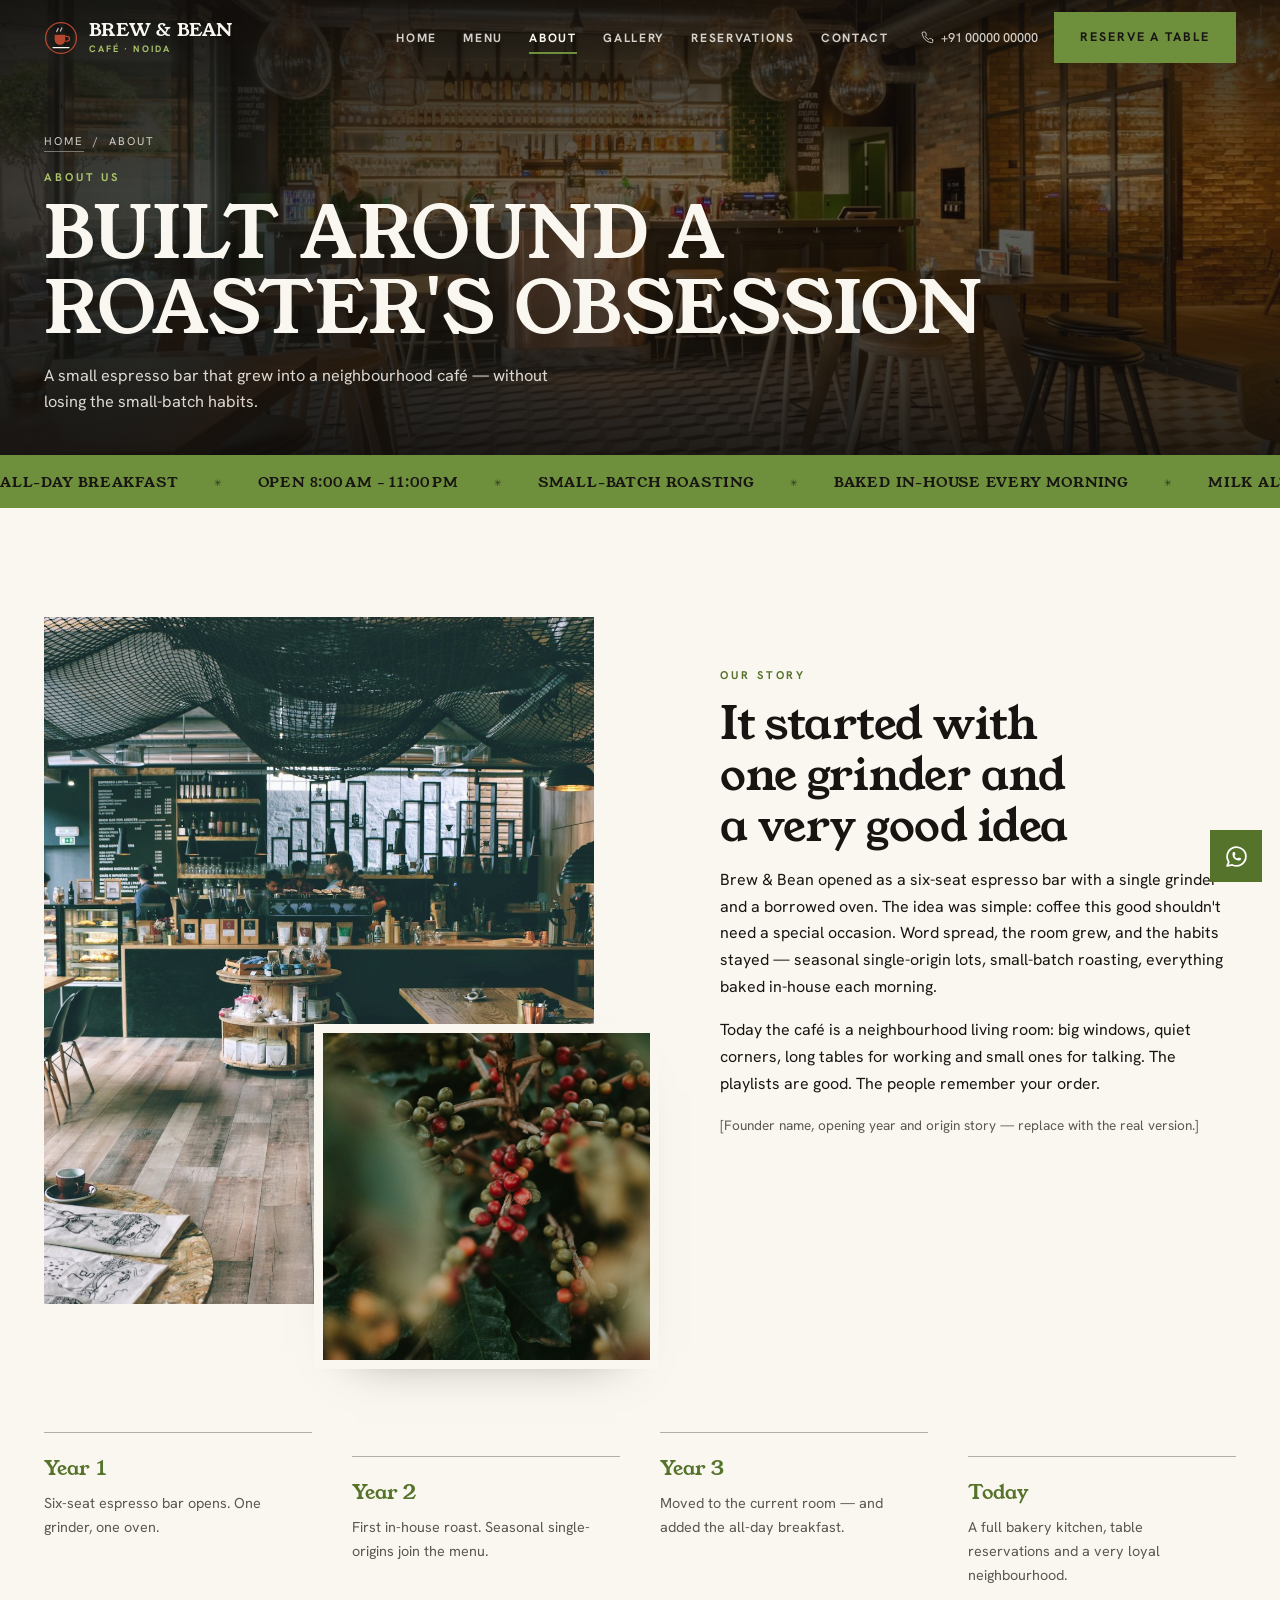
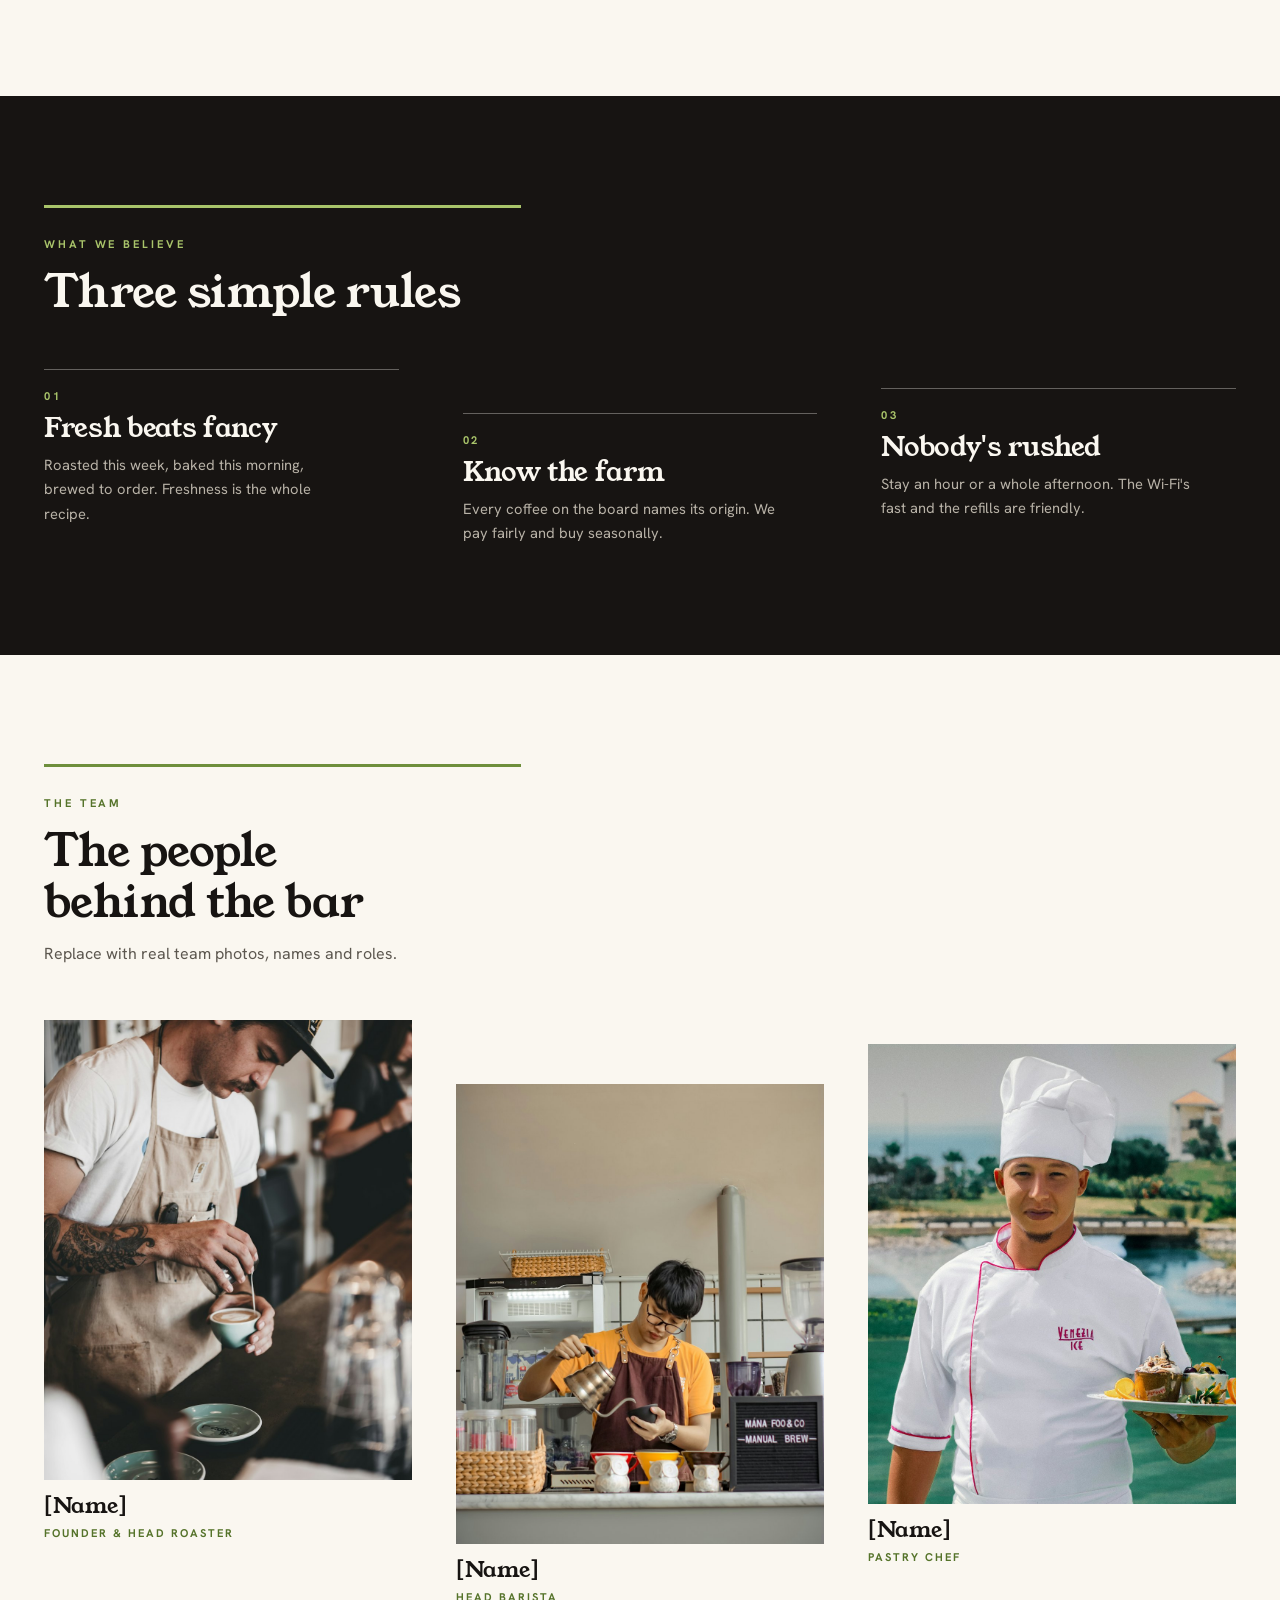
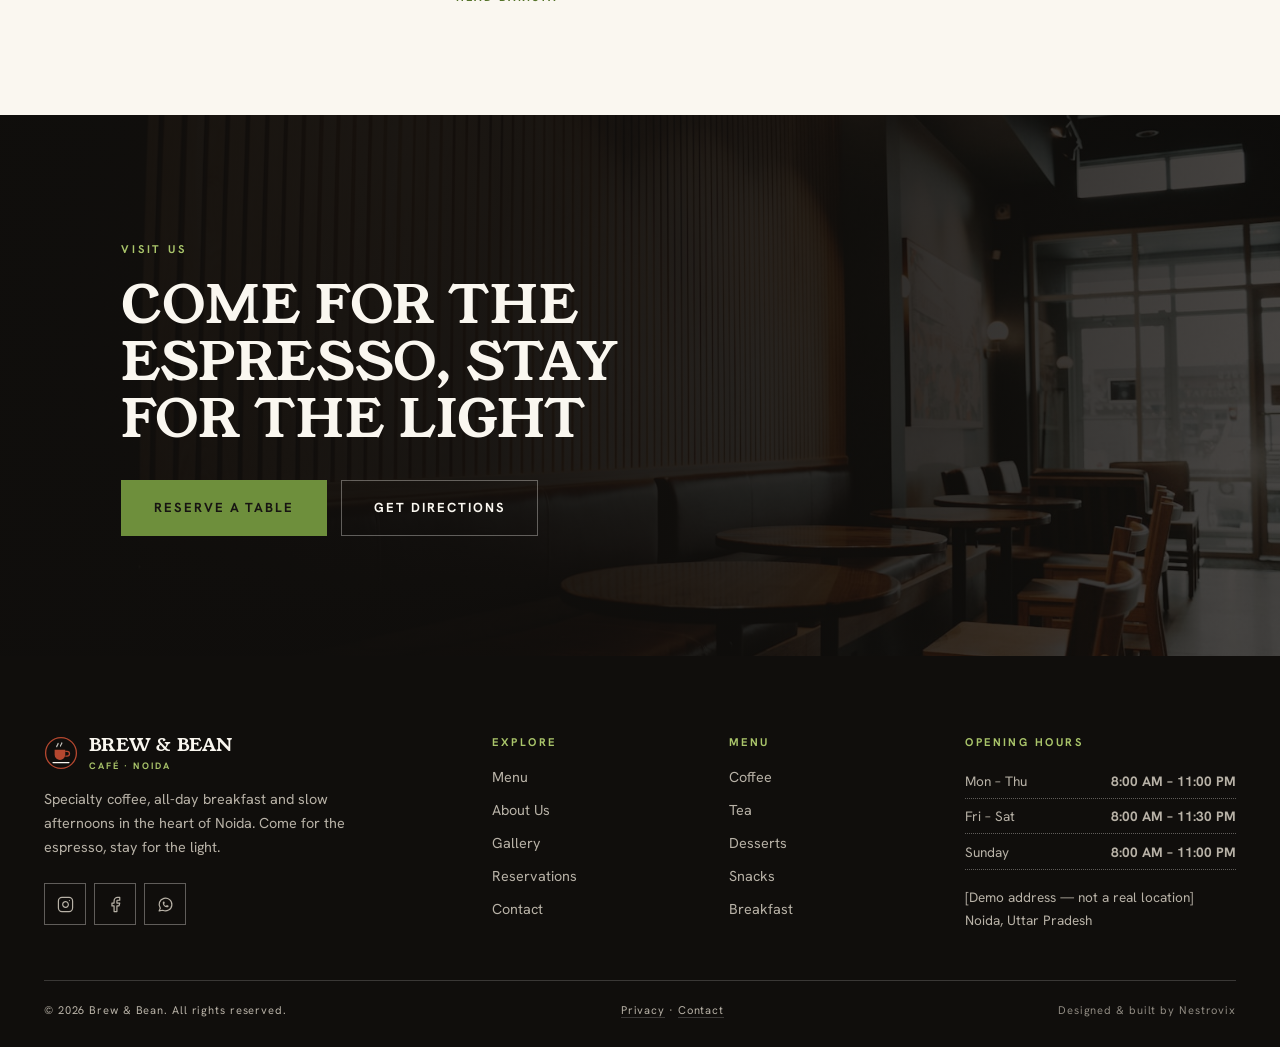
==== commit e3771fc7: "type: new font pairing, scale retuned to the new metrics" ====
--- a/about.html
+++ b/about.html
@@ -12,8 +12,8 @@
 <meta name="twitter:card" content="summary_large_image">
 <meta name="theme-color" content="#FAF7F0">
 <link rel="icon" href="assets/favicon.svg" type="image/svg+xml">
-<link rel="preload" href="assets/fonts/unbounded-latin-800-normal.woff2" as="font" type="font/woff2" crossorigin>
-<link rel="preload" href="assets/fonts/figtree-latin-400-normal.woff2" as="font" type="font/woff2" crossorigin>
+<link rel="preload" href="assets/fonts/young-serif-latin-400-normal.woff2" as="font" type="font/woff2" crossorigin>
+<link rel="preload" href="assets/fonts/hanken-grotesk-latin-400-normal.woff2" as="font" type="font/woff2" crossorigin>
 <link rel="stylesheet" href="css/style.css">
 <script>document.documentElement.classList.add("js")</script>
 
--- a/css/style.css
+++ b/css/style.css
@@ -1,16 +1,16 @@
 /* ============================================================
    BREW & BEAN — Counter-card identity
    Paper: near-white · Ink: near-black · Accent: pistachio · Second: terracotta
-   Display: Unbounded (geometric display) · Body/UI: Figtree (sans)
+   Display: Young Serif (chunky slab serif, single 400 weight) · Body/UI: Hanken Grotesk
    ============================================================ */
 
 /* ---------- Fonts (self-hosted, no third-party requests) ---------- */
-@font-face{font-family:"Unbounded";font-style:normal;font-weight:400;font-display:swap;src:url("../assets/fonts/unbounded-latin-400-normal.woff2") format("woff2")}
-@font-face{font-family:"Unbounded";font-style:normal;font-weight:600;font-display:swap;src:url("../assets/fonts/unbounded-latin-600-normal.woff2") format("woff2")}
-@font-face{font-family:"Unbounded";font-style:normal;font-weight:800;font-display:swap;src:url("../assets/fonts/unbounded-latin-800-normal.woff2") format("woff2")}
-@font-face{font-family:"Figtree";font-style:normal;font-weight:400;font-display:swap;src:url("../assets/fonts/figtree-latin-400-normal.woff2") format("woff2")}
-@font-face{font-family:"Figtree";font-style:normal;font-weight:500;font-display:swap;src:url("../assets/fonts/figtree-latin-500-normal.woff2") format("woff2")}
-@font-face{font-family:"Figtree";font-style:normal;font-weight:600;font-display:swap;src:url("../assets/fonts/figtree-latin-600-normal.woff2") format("woff2")}
+/* Young Serif ships ONE weight (400). Every display rule below states 400 explicitly and
+   font-synthesis-weight is disabled site-wide, so the browser can never fake a bold. */
+@font-face{font-family:"Young Serif";font-style:normal;font-weight:400;font-display:swap;src:url("../assets/fonts/young-serif-latin-400-normal.woff2") format("woff2")}
+@font-face{font-family:"Hanken Grotesk";font-style:normal;font-weight:400;font-display:swap;src:url("../assets/fonts/hanken-grotesk-latin-400-normal.woff2") format("woff2")}
+@font-face{font-family:"Hanken Grotesk";font-style:normal;font-weight:500;font-display:swap;src:url("../assets/fonts/hanken-grotesk-latin-500-normal.woff2") format("woff2")}
+@font-face{font-family:"Hanken Grotesk";font-style:normal;font-weight:700;font-display:swap;src:url("../assets/fonts/hanken-grotesk-latin-700-normal.woff2") format("woff2")}
 
 /* ---------- Tokens ---------- */
 :root{
@@ -48,13 +48,18 @@
   --success:#3F6B45;
 
   /* typography */
-  --font-head:"Unbounded","Figtree",system-ui,-apple-system,"Segoe UI",Roboto,sans-serif;
-  --font-body:"Figtree",system-ui,-apple-system,"Segoe UI",Roboto,sans-serif;
-  --text-hero:clamp(2.4rem,5.6vw,4.5rem);
-  --text-h2:clamp(1.7rem,3.3vw,2.6rem);
-  --text-h3:clamp(1.1rem,1.5vw,1.35rem);
+  --font-head:"Young Serif",Georgia,"Times New Roman",serif;
+  --font-body:"Hanken Grotesk",system-ui,-apple-system,"Segoe UI",Roboto,sans-serif;
+  /* Young Serif runs ~15% narrower and a half-step smaller on the x-height than the old
+     display face, so every display step is nudged up and the tight negative tracking is
+     relaxed — slab serifs collide below about -.015em. */
+  --text-hero:clamp(2.5rem,5.9vw,4.75rem);
+  --text-h2:clamp(1.8rem,3.5vw,2.8rem);
+  --text-h3:clamp(1.15rem,1.6vw,1.42rem);
   --lead:clamp(1.02rem,1.25vw,1.14rem);
   --micro:.7rem;
+  --track-display:-.012em;      /* display tracking — was -.035em under the old face */
+  --track-caps:.012em;          /* uppercase display needs air, not compression */
 
   /* spacing */
   --s-1:.25rem;--s-2:.5rem;--s-3:.75rem;--s-4:1rem;--s-5:1.5rem;--s-6:2rem;--s-7:3rem;--s-8:4rem;--s-9:6rem;--s-10:8rem;
@@ -74,7 +79,10 @@
 *,*::before,*::after{box-sizing:border-box;margin:0;padding:0}
 html{scroll-behavior:smooth;scroll-padding-top:calc(var(--header-h) + 8px);-webkit-text-size-adjust:100%}
 html,body{overflow-x:clip}
-body{font-family:var(--font-body);font-size:16px;line-height:1.68;color:var(--ink);background:var(--paper);-webkit-font-smoothing:antialiased}
+body{font-family:var(--font-body);font-size:16px;line-height:1.68;color:var(--ink);background:var(--paper);-webkit-font-smoothing:antialiased;
+  /* Young Serif defaults to proportional OLD-STYLE figures — force lining everywhere. */
+  font-variant-numeric:lining-nums proportional-nums;
+  font-synthesis-weight:none;font-synthesis:none}
 img,svg,video{display:block;max-width:100%}
 img{height:auto}
 a{color:inherit;text-decoration:none}
@@ -83,18 +91,18 @@
 :focus-visible{outline:2px solid var(--focus);outline-offset:3px}
 ::selection{background:var(--pistachio);color:#171412}
 .sr-only{position:absolute;width:1px;height:1px;padding:0;margin:-1px;overflow:hidden;clip:rect(0,0,0,0);white-space:nowrap;border:0}
-.skip-link{position:fixed;top:-60px;left:1rem;z-index:1000;background:var(--pistachio-deep);color:#fff;padding:.7rem 1.1rem;font-weight:600;letter-spacing:.06em;text-transform:uppercase;font-size:.8rem;transition:top var(--dur-1) var(--ease)}
+.skip-link{position:fixed;top:-60px;left:1rem;z-index:1000;background:var(--pistachio-deep);color:#fff;padding:.7rem 1.1rem;font-weight:700;letter-spacing:.06em;text-transform:uppercase;font-size:.8rem;transition:top var(--dur-1) var(--ease)}
 .skip-link:focus{top:1rem}
 
-h1,h2,h3,h4{font-family:var(--font-head);font-weight:600;line-height:1.06;letter-spacing:-.035em;text-wrap:balance}
-h1{font-size:var(--text-hero);font-weight:800}
+h1,h2,h3,h4{font-family:var(--font-head);font-weight:400;line-height:1.14;letter-spacing:var(--track-display);text-wrap:balance}
+h1{font-size:var(--text-hero);font-weight:400}
 h2{font-size:var(--text-h2)}
 h3{font-size:var(--text-h3)}
-p{max-width:64ch}
+p{max-width:73ch}
 .lead{font-size:var(--lead);line-height:1.6}
-.eyebrow{display:inline-block;font-family:var(--font-body);font-size:var(--micro);letter-spacing:.28em;text-transform:uppercase;font-weight:600;color:var(--pistachio-deep)}
+.eyebrow{display:inline-block;font-family:var(--font-body);font-size:var(--micro);letter-spacing:.26em;text-transform:uppercase;font-weight:700;color:var(--pistachio-deep)}
 .muted{color:var(--ink-muted)}
-.tnum{font-variant-numeric:tabular-nums}
+.tnum{font-variant-numeric:lining-nums tabular-nums}
 
 /* surfaces that flip the palette (custom props inherit, so nested widgets follow) */
 .section--dark,.section--espresso,.cta-band,.site-footer,.mobile-nav,.aside-card,.sticky-reserve,.lightbox,.masthead,.page-hero{--focus:var(--pistachio-lt);--surface-fg:var(--on-board);--surface-rule:var(--rule-board-strong);--surface-bg:var(--board)}
@@ -110,19 +118,19 @@
 .section--espresso{background:var(--board-deep);color:var(--on-board)}
 
 /* section heads — left-set, never centred; alternating indents */
-.section-head{max-width:46ch;margin-bottom:clamp(2rem,5vw,3.25rem);position:relative;padding-top:1.4rem;border-top:3px solid var(--pistachio)}
+.section-head{max-width:53ch;margin-bottom:clamp(2rem,5vw,3.25rem);position:relative;padding-top:1.4rem;border-top:3px solid var(--pistachio)}
 .section--dark .section-head,.section--espresso .section-head{border-top-color:var(--pistachio-lt)}
 .section-head h2{margin-top:.55rem}
 .section-head p{margin-top:.9rem}
 .section-head.center{text-align:left;margin-inline:0}
 .section-head.center p{margin-inline:0}
 .section-head.split{display:flex;justify-content:space-between;align-items:end;gap:2rem;max-width:none}
-.section-head.split > div{max-width:44ch}
+.section-head.split > div{max-width:50ch}
 .section-head--indent{margin-left:auto;margin-right:0;text-align:right}
 .section-head--indent .eyebrow{margin-left:auto}
 
 /* ---------- Buttons ---------- */
-.btn{display:inline-flex;align-items:center;justify-content:center;gap:.6rem;min-height:48px;padding:.85rem 1.6rem;font-family:var(--font-body);font-weight:600;font-size:.78rem;letter-spacing:.16em;text-transform:uppercase;border:1.5px solid transparent;transition:background var(--dur-1) var(--ease),color var(--dur-1) var(--ease),border-color var(--dur-1) var(--ease);white-space:nowrap}
+.btn{display:inline-flex;align-items:center;justify-content:center;gap:.6rem;min-height:48px;padding:.85rem 1.6rem;font-family:var(--font-body);font-weight:700;font-size:.78rem;letter-spacing:.15em;text-transform:uppercase;border:1.5px solid transparent;transition:background var(--dur-1) var(--ease),color var(--dur-1) var(--ease),border-color var(--dur-1) var(--ease);white-space:nowrap}
 .btn svg{width:17px;height:17px}
 .btn--primary{background:var(--pistachio);color:#171412;border-color:var(--pistachio)}
 .btn--primary:hover{background:var(--ink);color:var(--paper);border-color:var(--ink)}
@@ -142,7 +150,7 @@
 .spinner{width:15px;height:15px;border:2px solid currentColor;border-top-color:transparent;border-radius:50%;display:inline-block;animation:spin .7s linear infinite}
 @keyframes spin{to{transform:rotate(1turn)}}
 
-.link-arrow{display:inline-flex;align-items:center;gap:.5rem;font-weight:600;letter-spacing:.14em;text-transform:uppercase;font-size:.74rem;color:var(--pistachio-deep);border-bottom:1.5px solid currentColor;padding-bottom:.25rem}
+.link-arrow{display:inline-flex;align-items:center;gap:.5rem;font-weight:700;letter-spacing:.13em;text-transform:uppercase;font-size:.74rem;color:var(--pistachio-deep);border-bottom:1.5px solid currentColor;padding-bottom:.25rem}
 .link-arrow svg{width:15px;height:15px;transition:transform var(--dur-1) var(--ease)}
 .link-arrow:hover svg{transform:translateX(4px)}
 .section--dark .link-arrow,.section--espresso .link-arrow,.cta-band .link-arrow{color:var(--pistachio-lt)}
@@ -165,12 +173,12 @@
 .site-header.is-scrolled .nav__toggle{border-color:var(--rule-strong)}
 .site-header.is-scrolled .brand small{color:var(--pistachio-deep)}
 .site-header .container--wide{display:flex;align-items:center;justify-content:space-between;gap:1.5rem}
-.brand{display:flex;align-items:center;gap:.7rem;font-family:var(--font-head);font-size:1.02rem;font-weight:800;letter-spacing:-.04em;line-height:1.05;text-transform:uppercase}
+.brand{display:flex;align-items:center;gap:.7rem;font-family:var(--font-head);font-size:1.1rem;font-weight:400;letter-spacing:var(--track-caps);line-height:1.08;text-transform:uppercase}
 .brand__mark{width:34px;height:34px;flex:none}
-.brand small{display:block;font-family:var(--font-body);font-size:.56rem;letter-spacing:.24em;text-transform:uppercase;font-weight:600;color:var(--pistachio-deep);margin-top:.3rem}
+.brand small{display:block;font-family:var(--font-body);font-size:.58rem;letter-spacing:.22em;text-transform:uppercase;font-weight:700;color:var(--pistachio-deep);margin-top:.3rem}
 .nav{display:flex;align-items:center;gap:2rem}
 .nav__links{display:flex;gap:1.65rem}
-.nav__links a{position:relative;font-size:.74rem;font-weight:600;letter-spacing:.16em;text-transform:uppercase;padding:.5rem 0;color:var(--ink-muted)}
+.nav__links a{position:relative;font-size:.75rem;font-weight:700;letter-spacing:.14em;text-transform:uppercase;padding:.5rem 0;color:var(--ink-muted)}
 .nav__links a::after{content:"";position:absolute;left:0;bottom:0;width:100%;height:2px;background:var(--pistachio);transform:scaleX(0);transform-origin:right;transition:transform var(--dur-2) var(--ease)}
 .nav__links a:hover{color:var(--ink)}
 .nav__links a:hover::after,.nav__links a[aria-current="page"]::after{transform:scaleX(1);transform-origin:left}
@@ -189,7 +197,7 @@
 /* mobile drawer */
 .mobile-nav{position:fixed;inset:0;z-index:90;background:var(--board);color:var(--on-board);padding:calc(var(--header-h) + 1.5rem) var(--gutter) 2rem;display:flex;flex-direction:column;gap:1.75rem;transform:translateX(100%);transition:transform var(--dur-2) var(--ease);overflow-y:auto}
 .mobile-nav.is-open{transform:none}
-.mobile-nav__links a{display:flex;align-items:baseline;font-family:var(--font-head);font-size:clamp(1.25rem,5vw,1.7rem);font-weight:600;padding:.55rem 0;border-bottom:1px solid var(--rule-board)}
+.mobile-nav__links a{display:flex;align-items:baseline;font-family:var(--font-head);font-size:clamp(1.35rem,5.4vw,1.85rem);font-weight:400;padding:.55rem 0;border-bottom:1px solid var(--rule-board)}
 .mobile-nav__links a[aria-current="page"]{color:var(--pistachio-lt)}
 .mobile-nav__meta{display:grid;gap:.9rem;font-size:.92rem;color:var(--on-board-muted)}
 .mobile-nav__meta a,.mobile-nav__meta > span{display:flex;align-items:center;gap:.7rem;color:var(--on-board)}
@@ -200,7 +208,7 @@
 .ticker{background:var(--pistachio);color:#171412;overflow:hidden;position:relative;border-block:1.5px solid var(--pistachio)}
 .ticker__track{display:flex;width:max-content;animation:tickerScroll 42s linear infinite}
 .ticker:hover .ticker__track,.ticker:focus-within .ticker__track{animation-play-state:paused}
-.ticker__set{display:flex;align-items:center;white-space:nowrap;padding-block:.85rem;font-family:var(--font-head);font-weight:600;font-size:clamp(.68rem,1.05vw,.86rem);letter-spacing:.02em;text-transform:uppercase}
+.ticker__set{display:flex;align-items:center;white-space:nowrap;padding-block:.85rem;font-family:var(--font-head);font-weight:400;font-size:clamp(.72rem,1.12vw,.94rem);letter-spacing:.055em;text-transform:uppercase}
 .ticker__set li::after{content:"✳";display:inline-block;margin-inline:clamp(1.1rem,3vw,2.2rem);font-size:.62em;transform:translateY(-.12em);opacity:.75}
 @keyframes tickerScroll{from{transform:translateX(0)}to{transform:translateX(-50%)}}
 .ticker--board{background:var(--board);border-color:var(--board);color:var(--on-board)}
@@ -213,18 +221,23 @@
   background:linear-gradient(180deg,rgba(16,14,12,.86) 0%,rgba(16,14,12,.5) 30%,rgba(16,14,12,.58) 58%,rgba(16,14,12,.93) 100%),
               linear-gradient(90deg,rgba(16,14,12,.55) 0%,rgba(16,14,12,0) 62%)}
 .masthead__inner{width:min(100% - 2*var(--gutter),1400px);margin-inline:auto;padding-block:calc(var(--header-h) + clamp(2.5rem,7vw,5rem)) clamp(1.75rem,4vw,2.75rem)}
-.masthead__eyebrow{display:inline-block;font-size:var(--micro);letter-spacing:.3em;text-transform:uppercase;font-weight:600;color:var(--pistachio-lt)}
-.masthead__wordmark{font-family:var(--font-head);font-weight:800;line-height:.92;letter-spacing:-.045em;text-transform:uppercase;
-  font-size:clamp(2.75rem,11.5vw,10rem);margin-top:.5rem;max-width:none;color:#FAF7F0;text-wrap:balance}
-.masthead__wordmark .amp{color:#FAF7F0;font-weight:400}
-.masthead h1{font-family:var(--font-head);font-weight:400;font-size:clamp(1.15rem,2.5vw,2rem);line-height:1.16;letter-spacing:-.02em;
-  margin-top:clamp(.9rem,2vw,1.4rem);max-width:22ch;color:#FAF7F0}
-.masthead h1 em{font-style:normal;font-weight:600;color:var(--pistachio-lt)}
-.masthead__lead{margin-top:1rem;max-width:46ch;font-size:var(--lead);line-height:1.6;color:rgba(250,247,240,.86)}
+.masthead__eyebrow{display:inline-block;font-size:var(--micro);letter-spacing:.28em;text-transform:uppercase;font-weight:700;color:var(--pistachio-lt)}
+/* Signature wordmark. Young Serif sets "BREW & BEAN" at 7.78em vs the old face's 8.97em,
+   so the cap size is raised ~4% and the tracking flipped from -.045em to +.02em; the pair
+   lands the line at ~1345px inside the 1352px measure at 1440 — the same full-bleed fit. */
+.masthead__wordmark{font-family:var(--font-head);font-weight:400;line-height:.95;letter-spacing:.02em;text-transform:uppercase;
+  font-size:clamp(2.8rem,12.3vw,10.68rem);margin-top:.5rem;max-width:none;color:#FAF7F0;text-wrap:balance}
+/* The ampersand used to step down by weight; with one weight available it steps down by size. */
+.masthead__wordmark .amp{color:#FAF7F0;font-weight:400;font-size:.78em;letter-spacing:.04em}
+.masthead h1{font-family:var(--font-head);font-weight:400;font-size:clamp(1.3rem,2.75vw,2.2rem);line-height:1.2;letter-spacing:-.005em;
+  margin-top:clamp(.9rem,2vw,1.4rem);max-width:28ch;color:#FAF7F0}
+/* one weight only — the emphasis is carried entirely by colour */
+.masthead h1 em{font-style:normal;font-weight:400;color:var(--pistachio-lt)}
+.masthead__lead{margin-top:1rem;max-width:53ch;font-size:var(--lead);line-height:1.6;color:rgba(250,247,240,.86)}
 .masthead__links{display:flex;flex-wrap:wrap;gap:.5rem 2rem;margin-top:1.6rem}
 .masthead__meta{display:grid;grid-template-columns:repeat(3,auto);justify-content:start;gap:.9rem 3rem;margin-top:clamp(1.75rem,4vw,2.75rem);
-  padding-top:1.15rem;border-top:1px solid rgba(250,247,240,.28);font-size:var(--micro);letter-spacing:.18em;text-transform:uppercase;color:rgba(250,247,240,.82)}
-.masthead__meta b{display:block;font-family:var(--font-head);font-size:.82rem;letter-spacing:-.01em;text-transform:none;color:#FAF7F0;font-weight:600;margin-bottom:.35rem}
+  padding-top:1.15rem;border-top:1px solid rgba(250,247,240,.28);font-size:var(--micro);letter-spacing:.16em;text-transform:uppercase;color:rgba(250,247,240,.82)}
+.masthead__meta b{display:block;font-family:var(--font-head);font-size:.92rem;letter-spacing:0;text-transform:none;color:#FAF7F0;font-weight:400;line-height:1.3;margin-bottom:.35rem}
 .masthead__meta b.open-badge{display:flex;width:max-content;margin-bottom:.4rem;color:var(--pistachio-lt);letter-spacing:.18em;text-transform:uppercase;font-family:var(--font-body);font-size:var(--micro)}
 .masthead__meta b.open-badge.closed{color:var(--terracotta-lt)}
 .masthead .link-arrow{color:#FAF7F0;border-bottom-color:rgba(250,247,240,.55)}
@@ -236,7 +249,7 @@
 .pricelist__head{display:flex;flex-wrap:wrap;align-items:baseline;justify-content:space-between;gap:.75rem 2rem;
   padding-bottom:1rem;border-bottom:2px solid var(--ink)}
 .pricelist__head .eyebrow{color:var(--pistachio-deep)}
-.pricelist__head h2{font-size:clamp(1.25rem,2vw,1.7rem);font-weight:600;letter-spacing:-.02em}
+.pricelist__head h2{font-size:clamp(1.35rem,2.15vw,1.85rem);font-weight:400;letter-spacing:-.005em}
 .pricelist{display:grid;grid-template-columns:1fr}
 .priceline{display:grid;grid-template-columns:auto 1fr auto;align-items:center;column-gap:clamp(1rem,3vw,2.5rem);
   padding-block:clamp(1.1rem,2.6vw,1.9rem);border-bottom:1px solid var(--rule);color:inherit;position:relative}
@@ -246,12 +259,16 @@
 .priceline:hover .priceline__thumb img{transform:scale(1.06)}
 .priceline__text{min-width:0;display:block}
 .priceline__thumb,.priceline__num,.priceline__name,.priceline__desc,.priceline__price{display:block}
-.priceline__num{font-size:var(--micro);letter-spacing:.28em;text-transform:uppercase;font-weight:600;color:var(--pistachio-deep)}
-.priceline__name{font-family:var(--font-head);font-weight:600;letter-spacing:-.035em;line-height:1.02;
-  font-size:clamp(1.3rem,4.2vw,3.1rem);margin-top:.35rem;text-wrap:balance}
-.priceline__desc{margin-top:.55rem;max-width:52ch;font-size:.92rem;line-height:1.55;color:var(--ink-muted)}
-.priceline__price{font-family:var(--font-head);font-weight:800;letter-spacing:-.03em;
-  font-size:clamp(1.15rem,2.6vw,2.1rem);color:var(--ink);justify-self:end;text-align:right;white-space:nowrap;
+.priceline__num{font-size:var(--micro);letter-spacing:.26em;text-transform:uppercase;font-weight:700;font-variant-numeric:lining-nums tabular-nums;color:var(--pistachio-deep)}
+.priceline__name{font-family:var(--font-head);font-weight:400;letter-spacing:-.008em;line-height:1.08;
+  font-size:clamp(1.4rem,4.5vw,3.35rem);margin-top:.35rem;text-wrap:balance}
+.priceline__desc{margin-top:.55rem;max-width:59ch;font-size:.92rem;line-height:1.55;color:var(--ink-muted)}
+/* Price used to out-weigh the name at 800 against 600. With a single weight the emphasis is
+   carried by size + the pistachio rule; lining tabular figures keep the column right-aligned
+   (Young Serif's default figures are proportional old-style and would stagger). */
+.priceline__price{font-family:var(--font-head);font-weight:400;letter-spacing:.005em;
+  font-variant-numeric:lining-nums tabular-nums;
+  font-size:clamp(1.3rem,2.95vw,2.4rem);color:var(--ink);justify-self:end;text-align:right;white-space:nowrap;
   border-bottom:3px solid var(--pistachio);padding-bottom:.15rem}
 .pricelist__foot{margin-top:1.5rem}
 
@@ -266,11 +283,11 @@
               linear-gradient(90deg,rgba(16,14,12,.6) 0%,rgba(16,14,12,0) 60%)}
 .page-hero__content{width:min(100% - 2*var(--gutter),1400px);margin-inline:auto;
   padding-block:calc(var(--header-h) + clamp(2rem,5vw,3.5rem)) clamp(1.5rem,3.5vw,2.5rem)}
-.page-hero__content h1{font-family:var(--font-head);font-weight:800;text-transform:uppercase;
-  font-size:clamp(1.7rem,5.4vw,4.1rem);line-height:.98;letter-spacing:-.04em;margin-top:.65rem;max-width:16ch;color:#FAF7F0}
+.page-hero__content h1{font-family:var(--font-head);font-weight:400;text-transform:uppercase;
+  font-size:clamp(1.85rem,5.9vw,4.5rem);line-height:1.04;letter-spacing:var(--track-caps);margin-top:.65rem;max-width:23ch;color:#FAF7F0}
 .page-hero__content .eyebrow{display:block;margin-top:1rem;color:var(--pistachio-lt)}
-.page-hero__content p{margin-top:1rem;color:rgba(250,247,240,.86);max-width:52ch}
-.crumbs{display:flex;gap:.55rem;font-size:var(--micro);letter-spacing:.2em;text-transform:uppercase;color:rgba(250,247,240,.8)}
+.page-hero__content p{margin-top:1rem;color:rgba(250,247,240,.86);max-width:59ch}
+.crumbs{display:flex;gap:.55rem;font-size:var(--micro);letter-spacing:.18em;text-transform:uppercase;color:rgba(250,247,240,.8)}
 .crumbs a{border-bottom:1px solid rgba(250,247,240,.4)}
 .crumbs a:hover{color:var(--pistachio-lt);border-bottom-color:var(--pistachio-lt)}
 
@@ -286,16 +303,16 @@
 .board-item{padding:1rem 0 1.1rem;border-bottom:1px solid var(--rule);break-inside:avoid}
 .section--dark .board-item,.section--espresso .board-item{border-bottom-color:var(--rule-board)}
 .board-item__line{display:flex;align-items:baseline;gap:.6rem}
-.board-item__name{font-family:var(--font-body);font-weight:600;font-size:clamp(1rem,1.4vw,1.18rem);letter-spacing:-.005em;line-height:1.25;flex:0 1 auto}
+.board-item__name{font-family:var(--font-body);font-weight:700;font-size:clamp(1rem,1.4vw,1.18rem);letter-spacing:-.004em;line-height:1.25;flex:0 1 auto}
 .board-item__dots{flex:1 1 1.5rem;min-width:1.25rem;align-self:center;border-bottom:2px dotted var(--rule-strong);transform:translateY(.15em)}
 .section--dark .board-item__dots,.section--espresso .board-item__dots{border-bottom-color:var(--rule-board-strong)}
-.board-item__price{font-family:var(--font-head);font-weight:600;font-size:clamp(.86rem,1.15vw,1rem);letter-spacing:-.03em;color:var(--pistachio-deep);white-space:nowrap;flex:none}
+.board-item__price{font-family:var(--font-head);font-weight:400;font-size:clamp(.92rem,1.22vw,1.08rem);letter-spacing:0;font-variant-numeric:lining-nums tabular-nums;color:var(--pistachio-deep);white-space:nowrap;flex:none}
 .section--dark .board-item__price,.section--espresso .board-item__price{color:var(--pistachio-lt)}
-.mobile-nav__links a{letter-spacing:-.04em;text-transform:uppercase}
-.board-item__desc{margin-top:.3rem;max-width:52ch;font-size:.9rem;line-height:1.55;color:var(--ink-muted)}
+.mobile-nav__links a{letter-spacing:var(--track-caps);text-transform:uppercase}
+.board-item__desc{margin-top:.3rem;max-width:59ch;font-size:.9rem;line-height:1.55;color:var(--ink-muted)}
 .section--dark .board-item__desc,.section--espresso .board-item__desc{color:var(--on-board-muted)}
 .board-item__tags{display:flex;gap:.4rem;flex-wrap:wrap;margin-top:.5rem}
-.tag{font-size:.62rem;letter-spacing:.18em;text-transform:uppercase;font-weight:600;padding:.22rem .5rem;border:1px solid var(--rule-strong);color:var(--ink-muted)}
+.tag{font-size:.63rem;letter-spacing:.16em;text-transform:uppercase;font-weight:700;padding:.22rem .5rem;border:1px solid var(--rule-strong);color:var(--ink-muted)}
 .section--dark .tag,.section--espresso .tag{border-color:var(--rule-board-strong);color:var(--on-board-muted)}
 .tag--hot{border-color:var(--pistachio);color:var(--pistachio-deep)}
 .section--dark .tag--hot,.section--espresso .tag--hot{border-color:var(--pistachio-lt);color:var(--pistachio-lt)}
@@ -305,7 +322,7 @@
 .menu-controls .container{display:flex;gap:1rem;align-items:center;flex-wrap:wrap}
 .chips{display:flex;gap:.4rem;overflow-x:auto;scrollbar-width:none;-webkit-overflow-scrolling:touch;padding-bottom:2px}
 .chips::-webkit-scrollbar{display:none}
-.chip{flex:none;min-height:40px;padding:.5rem .95rem;border:1.5px solid transparent;font-size:.72rem;font-weight:600;letter-spacing:.16em;text-transform:uppercase;color:var(--ink-muted);background:transparent;transition:color var(--dur-1),border-color var(--dur-1),background var(--dur-1)}
+.chip{flex:none;min-height:40px;padding:.5rem .95rem;border:1.5px solid transparent;font-size:.73rem;font-weight:700;letter-spacing:.14em;text-transform:uppercase;color:var(--ink-muted);background:transparent;transition:color var(--dur-1),border-color var(--dur-1),background var(--dur-1)}
 .chip:hover{color:var(--ink);border-color:var(--rule-strong)}
 .chip[aria-pressed="true"]{background:var(--ink);border-color:var(--ink);color:var(--paper)}
 .search{position:relative;margin-left:auto;min-width:220px;flex:1;max-width:340px}
@@ -316,8 +333,8 @@
 .menu-section:nth-of-type(even) .container{padding-left:clamp(0rem,3vw,3rem)}
 .menu-section + .menu-section{border-top:1px solid var(--rule)}
 .menu-section__head{display:flex;align-items:baseline;justify-content:space-between;gap:1rem;margin-bottom:1.4rem;padding-bottom:.6rem}
-.menu-section__head h2{font-size:clamp(1.4rem,2.4vw,2rem);text-transform:uppercase;font-weight:800;letter-spacing:-.04em}
-.menu-section__head span{font-size:var(--micro);color:var(--ink-muted);letter-spacing:.2em;text-transform:uppercase;white-space:nowrap}
+.menu-section__head h2{font-size:clamp(1.5rem,2.6vw,2.2rem);text-transform:uppercase;font-weight:400;letter-spacing:var(--track-caps)}
+.menu-section__head span{font-size:var(--micro);color:var(--ink-muted);letter-spacing:.18em;text-transform:uppercase;white-space:nowrap}
 .empty{padding:3.5rem 0;color:var(--ink-muted);border-top:2px solid var(--pistachio)}
 .empty h3{color:var(--ink);margin-bottom:.5rem}
 
@@ -328,20 +345,20 @@
 .sig-card:nth-child(3){margin-top:clamp(.75rem,2.5vw,2rem)}
 .sig-card .frame{aspect-ratio:4/5}
 .sig-card__body{position:static;padding:1.1rem 0 0;background:none;display:grid;grid-template-columns:1fr auto;column-gap:.6rem;align-items:baseline}
-.sig-card__body .num{grid-column:1/-1;grid-row:1;font-family:var(--font-body);font-size:var(--micro);letter-spacing:.26em;text-transform:uppercase;font-weight:600;color:var(--pistachio-deep);margin-bottom:.45rem}
+.sig-card__body .num{grid-column:1/-1;grid-row:1;font-family:var(--font-body);font-size:var(--micro);letter-spacing:.24em;text-transform:uppercase;font-weight:700;font-variant-numeric:lining-nums tabular-nums;color:var(--pistachio-deep);margin-bottom:.45rem}
 .sig-card__body h3{grid-column:1;grid-row:2;display:flex;align-items:baseline;font-size:clamp(1.2rem,1.8vw,1.5rem)}
 .sig-card__body h3::after{content:"";flex:1 1 1rem;min-width:.75rem;border-bottom:2px dotted var(--rule-strong);margin-left:.6rem;transform:translateY(-.2em)}
-.sig-card__body .price{grid-column:2;grid-row:2;justify-self:end;font-family:var(--font-head);font-weight:600;letter-spacing:-.03em;font-size:1rem;color:var(--pistachio-deep)}
-.sig-card__body p{grid-column:1/-1;grid-row:3;margin-top:.45rem;font-size:.9rem;line-height:1.55;color:var(--ink-muted);max-width:38ch}
+.sig-card__body .price{grid-column:2;grid-row:2;justify-self:end;font-family:var(--font-head);font-weight:400;letter-spacing:0;font-variant-numeric:lining-nums tabular-nums;font-size:1.08rem;color:var(--pistachio-deep)}
+.sig-card__body p{grid-column:1/-1;grid-row:3;margin-top:.45rem;font-size:.9rem;line-height:1.55;color:var(--ink-muted);max-width:43ch}
 
 /* ---------- Why choose us — numbered, alternating drop ---------- */
 .why-grid{display:grid;grid-template-columns:repeat(2,1fr);gap:clamp(2rem,4.5vw,3.25rem) clamp(2.5rem,7vw,6rem);counter-reset:why}
 .why{padding-top:1.3rem;border-top:1.5px solid var(--rule-board-strong);counter-increment:why;position:relative}
 .why:nth-child(even){margin-top:clamp(.75rem,3vw,2.5rem)}
-.why::before{content:"0" counter(why);position:absolute;top:1.3rem;right:0;font-family:var(--font-head);font-weight:600;letter-spacing:-.04em;font-size:.95rem;color:var(--pistachio-lt);opacity:.9}
+.why::before{content:"0" counter(why);position:absolute;top:1.3rem;right:0;font-family:var(--font-head);font-weight:400;letter-spacing:0;font-variant-numeric:lining-nums tabular-nums;font-size:1.05rem;color:var(--pistachio-lt);opacity:.9}
 .why__icon{width:auto;height:auto;display:block;border:0;color:var(--pistachio-lt);font-size:1.5rem;margin-bottom:.9rem}
 .why h3{font-size:clamp(1.25rem,2vw,1.6rem)}
-.why p{margin-top:.5rem;font-size:.92rem;color:var(--on-board-muted);max-width:36ch}
+.why p{margin-top:.5rem;font-size:.92rem;color:var(--on-board-muted);max-width:41ch}
 
 /* ---------- Offers — off-grid 12-col ---------- */
 .offers-grid{display:grid;grid-template-columns:repeat(12,1fr);gap:clamp(1.25rem,3vw,2.25rem)}
@@ -353,9 +370,9 @@
 .offer:hover img{transform:scale(1.04)}
 .offer::after{content:"";position:absolute;inset:0;background:linear-gradient(180deg,rgba(16,14,12,.1) 0%,rgba(16,14,12,.55) 35%,rgba(16,14,12,.93) 58%,rgba(16,14,12,.96) 100%)}
 .offer__body{position:relative;z-index:1;padding:1.5rem}
-.offer__badge{display:inline-block;font-size:var(--micro);letter-spacing:.2em;text-transform:uppercase;font-weight:600;background:var(--terracotta);color:#fff;padding:.3rem .6rem}
+.offer__badge{display:inline-block;font-size:var(--micro);letter-spacing:.18em;text-transform:uppercase;font-weight:700;background:var(--terracotta);color:#fff;padding:.3rem .6rem}
 .offer h3{margin-top:.7rem}
-.offer p{margin-top:.35rem;font-size:.9rem;color:var(--on-board-muted);max-width:38ch}
+.offer p{margin-top:.35rem;font-size:.9rem;color:var(--on-board-muted);max-width:43ch}
 .offer small{display:block;margin-top:.55rem;font-size:var(--micro);letter-spacing:.14em;text-transform:uppercase;color:var(--on-board-muted)}
 
 /* ---------- Gallery ---------- */
@@ -364,7 +381,7 @@
 .gallery-grid .g-item img{width:100%;height:100%;object-fit:cover;transition:transform var(--dur-3) var(--ease)}
 .gallery-grid .g-item:hover img{transform:scale(1.04)}
 .g-item.span-2{grid-column:span 2}.g-item.tall{grid-row:span 2}.g-item.big{grid-column:span 2;grid-row:span 2}
-.g-item figcaption{position:absolute;left:0;bottom:0;padding:.4rem .7rem;font-size:var(--micro);letter-spacing:.18em;text-transform:uppercase;font-weight:600;color:#fff;background:var(--pistachio);opacity:0;transform:translateY(4px);transition:opacity var(--dur-2),transform var(--dur-2);z-index:1}
+.g-item figcaption{position:absolute;left:0;bottom:0;padding:.4rem .7rem;font-size:var(--micro);letter-spacing:.16em;text-transform:uppercase;font-weight:700;color:#fff;background:var(--pistachio);opacity:0;transform:translateY(4px);transition:opacity var(--dur-2),transform var(--dur-2);z-index:1}
 .g-item:hover figcaption,.g-item:focus-within figcaption{opacity:1;transform:none}
 .g-item[hidden]{display:none}
 
@@ -378,7 +395,7 @@
 .lightbox__close{top:1.25rem;right:1.25rem}
 .lightbox__prev{left:1.25rem;top:50%;transform:translateY(-50%)}
 .lightbox__next{right:1.25rem;top:50%;transform:translateY(-50%)}
-.lightbox__caption{position:absolute;bottom:1.5rem;left:50%;transform:translateX(-50%);color:var(--on-board-muted);font-size:var(--micro);letter-spacing:.18em;text-transform:uppercase}
+.lightbox__caption{position:absolute;bottom:1.5rem;left:50%;transform:translateX(-50%);color:var(--on-board-muted);font-size:var(--micro);letter-spacing:.16em;text-transform:uppercase}
 
 /* ---------- Reviews — staggered pull quotes, no boxes ---------- */
 .reviews-grid{display:grid;grid-template-columns:repeat(12,1fr);gap:clamp(1.75rem,4vw,3rem)}
@@ -387,9 +404,9 @@
 .review:nth-child(2){grid-column:7/13;margin-top:clamp(1.5rem,5vw,4rem)}
 .review:nth-child(3){grid-column:3/10}
 .review__stars{color:var(--terracotta);letter-spacing:.25em;font-size:.8rem}
-.review p{font-family:var(--font-head);font-weight:400;font-size:clamp(.95rem,1.25vw,1.12rem);line-height:1.5;letter-spacing:-.03em;max-width:38ch}
-.review footer{margin-top:auto;font-size:var(--micro);letter-spacing:.16em;text-transform:uppercase;color:var(--ink-muted)}
-.review footer b{display:block;color:var(--ink);font-weight:600}
+.review p{font-family:var(--font-head);font-weight:400;font-size:clamp(1.02rem,1.35vw,1.22rem);line-height:1.44;letter-spacing:-.004em;max-width:52ch}
+.review footer{margin-top:auto;font-size:var(--micro);letter-spacing:.15em;text-transform:uppercase;color:var(--ink-muted)}
+.review footer b{display:block;color:var(--ink);font-weight:700}
 .sample-note{font-size:var(--micro);letter-spacing:.1em;color:var(--ink-muted);margin-top:2rem;text-align:left}
 
 /* ---------- CTA band ---------- */
@@ -397,7 +414,7 @@
 .cta-band img{position:absolute;inset:0;width:100%;height:100%;object-fit:cover;z-index:-2}
 .cta-band::before{content:"";position:absolute;inset:0;background:linear-gradient(100deg,rgba(16,14,12,.94) 38%,rgba(16,14,12,.72));z-index:-1}
 .cta-band .container{padding-left:clamp(0rem,6vw,5rem)}
-.cta-band h2{font-size:clamp(1.75rem,4vw,3rem);margin-top:.9rem;max-width:14ch;letter-spacing:-.04em;text-transform:uppercase;font-weight:800}
+.cta-band h2{font-size:clamp(1.9rem,4.4vw,3.3rem);margin-top:.9rem;max-width:20ch;letter-spacing:var(--track-caps);text-transform:uppercase;font-weight:400;line-height:1.08}
 .cta-band p{margin-top:1.1rem;color:var(--on-board-muted)}
 .cta-band .hero__actions{justify-content:flex-start}
 
@@ -419,12 +436,12 @@
 .info-row:nth-child(2){margin-top:clamp(.5rem,2vw,1.75rem)}
 .info-row .why__icon{margin:0 0 .5rem;width:auto;height:auto;border:0;color:var(--pistachio-deep);font-size:1.3rem}
 .info-row h3{font-size:1.2rem}
-.info-row p,.info-row address{font-style:normal;font-size:.93rem;color:var(--ink-muted);margin-top:.25rem;max-width:32ch}
+.info-row p,.info-row address{font-style:normal;font-size:.93rem;color:var(--ink-muted);margin-top:.25rem;max-width:37ch}
 .hours{display:grid;gap:.1rem;font-size:.9rem}
 .hours div{display:flex;align-items:baseline;justify-content:space-between;gap:.6rem;padding:.32rem 0;border-bottom:1px dotted var(--rule-strong)}
 .section--dark .hours div,.section--espresso .hours div,.site-footer .hours div,.aside-card .hours div{border-bottom-color:var(--rule-board-strong)}
-.hours b{font-weight:600;font-variant-numeric:tabular-nums;white-space:nowrap}
-.open-badge{display:inline-flex;align-items:center;gap:.5rem;font-size:var(--micro);letter-spacing:.16em;text-transform:uppercase;font-weight:600;color:var(--olive)}
+.hours b{font-weight:700;font-variant-numeric:lining-nums tabular-nums;white-space:nowrap}
+.open-badge{display:inline-flex;align-items:center;gap:.5rem;font-size:var(--micro);letter-spacing:.15em;text-transform:uppercase;font-weight:700;color:var(--olive)}
 .open-badge::before{content:"";width:7px;height:7px;background:currentColor;flex:none}
 .open-badge.closed{color:var(--pistachio-deep)}
 .section--dark .open-badge,.section--espresso .open-badge,.aside-card .open-badge,.mobile-nav .open-badge{color:var(--olive-lt)}
@@ -434,7 +451,7 @@
 .form{display:grid;gap:1.15rem}
 .form__row{display:grid;grid-template-columns:1fr 1fr;gap:1.15rem}
 .field{display:grid;gap:.4rem}
-.field label{font-size:var(--micro);font-weight:600;letter-spacing:.16em;text-transform:uppercase;color:var(--ink-muted)}
+.field label{font-size:var(--micro);font-weight:700;letter-spacing:.15em;text-transform:uppercase;color:var(--ink-muted)}
 .field label .req{color:var(--error)}
 .field input,.field select,.field textarea{width:100%;min-height:50px;padding:.75rem .9rem;font:inherit;font-size:1rem;color:var(--ink);background:var(--paper-3);border:1.5px solid var(--rule-strong);transition:border-color var(--dur-1),box-shadow var(--dur-1)}
 .field textarea{min-height:130px;resize:vertical}
@@ -454,8 +471,8 @@
 .success-panel h3{font-size:clamp(1.7rem,3vw,2.2rem)}
 .success-panel p{margin:.6rem 0 0}
 .success-panel dl{display:grid;grid-template-columns:auto 1fr;gap:.3rem 1.25rem;text-align:left;max-width:420px;margin:1.4rem 0 0;font-size:.92rem}
-.success-panel dt{color:var(--ink-muted);letter-spacing:.16em;text-transform:uppercase;font-size:var(--micro);padding-top:.25rem}
-.success-panel dd{font-weight:600}
+.success-panel dt{color:var(--ink-muted);letter-spacing:.15em;text-transform:uppercase;font-size:var(--micro);padding-top:.25rem}
+.success-panel dd{font-weight:700}
 .success-panel .hero__actions{justify-content:flex-start}
 .honeypot{position:absolute;left:-9999px;opacity:0;height:0;overflow:hidden}
 
@@ -473,7 +490,7 @@
 .guest-stepper{display:flex;align-items:center;border:1.5px solid var(--rule-strong);background:var(--paper-3)}
 .guest-stepper button{width:50px;min-height:50px;font-size:1.25rem;color:var(--ink-muted);transition:background var(--dur-1)}
 .guest-stepper button:hover{background:var(--paper-2);color:var(--ink)}
-.guest-stepper input{border:0!important;background:transparent;text-align:center;font-weight:600;min-height:50px;box-shadow:none!important}
+.guest-stepper input{border:0!important;background:transparent;text-align:center;font-weight:700;font-variant-numeric:lining-nums tabular-nums;min-height:50px;box-shadow:none!important}
 .guest-stepper input::-webkit-outer-spin-button,.guest-stepper input::-webkit-inner-spin-button{-webkit-appearance:none;margin:0}
 .guest-stepper input[type=number]{-moz-appearance:textfield}
 
@@ -482,20 +499,20 @@
 .value{padding:1.3rem 0 0;background:none!important;border:0;border-top:1.5px solid var(--rule-board-strong)!important;color:inherit!important}
 .value:nth-child(2){margin-top:clamp(1rem,3.5vw,2.75rem)}
 .value:nth-child(3){margin-top:clamp(.4rem,1.5vw,1.25rem)}
-.value .num{font-family:var(--font-body);font-size:var(--micro);letter-spacing:.26em;font-weight:600;color:var(--pistachio-lt);line-height:1}
+.value .num{font-family:var(--font-body);font-size:var(--micro);letter-spacing:.24em;font-weight:700;font-variant-numeric:lining-nums tabular-nums;color:var(--pistachio-lt);line-height:1}
 .value h3{margin-top:.7rem;font-size:clamp(1.3rem,2.1vw,1.7rem)}
-.value p{margin-top:.55rem;font-size:.92rem;color:var(--on-board-muted)!important;max-width:34ch}
+.value p{margin-top:.55rem;font-size:.92rem;color:var(--on-board-muted)!important;max-width:39ch}
 .team-grid{display:grid;grid-template-columns:repeat(3,1fr);gap:clamp(1.5rem,3.5vw,2.75rem);align-items:start}
 .team:nth-child(2){margin-top:clamp(1.5rem,5vw,4rem)}
 .team:nth-child(3){margin-top:clamp(.5rem,2vw,1.5rem)}
 .team .frame{aspect-ratio:4/5}
 .team h3{margin-top:.9rem;font-size:1.35rem}
-.team p{font-size:var(--micro);letter-spacing:.2em;text-transform:uppercase;color:var(--pistachio-deep);margin-top:.3rem;font-weight:600}
+.team p{font-size:var(--micro);letter-spacing:.18em;text-transform:uppercase;color:var(--pistachio-deep);margin-top:.3rem;font-weight:700}
 .timeline{display:grid;grid-template-columns:repeat(4,1fr);gap:clamp(1.5rem,3.5vw,2.5rem);margin-top:clamp(2.5rem,6vw,4.5rem)}
 .timeline div{padding-top:1.1rem;border-top:1.5px solid var(--rule-strong)}
 .timeline div:nth-child(even){margin-top:clamp(.5rem,2vw,1.5rem)}
-.timeline b{font-family:var(--font-head);font-weight:800;letter-spacing:-.04em;font-size:1.15rem;color:var(--pistachio-deep);display:block}
-.timeline p{font-size:.9rem;color:var(--ink-muted);margin-top:.35rem;max-width:28ch}
+.timeline b{font-family:var(--font-head);font-weight:400;letter-spacing:0;font-variant-numeric:lining-nums tabular-nums;font-size:1.28rem;color:var(--pistachio-deep);display:block}
+.timeline p{font-size:.9rem;color:var(--ink-muted);margin-top:.35rem;max-width:32ch}
 
 /* ---------- Contact page ---------- */
 .contact-layout{display:grid;grid-template-columns:.9fr 1.1fr;gap:clamp(2rem,5vw,4.5rem);align-items:start}
@@ -515,10 +532,10 @@
 /* ---------- Footer ---------- */
 .site-footer{background:var(--board-deep);color:var(--on-board-muted);padding:clamp(3rem,7vw,5rem) 0 1.75rem;--surface-bg:var(--board-deep)}
 .footer-grid{display:grid;grid-template-columns:1.7fr .8fr .8fr 1.15fr;gap:clamp(1.75rem,4vw,3rem)}
-.site-footer h4{font-family:var(--font-body);font-size:var(--micro);letter-spacing:.24em;text-transform:uppercase;color:var(--pistachio-lt);margin-bottom:1rem;font-weight:600}
+.site-footer h4{font-family:var(--font-body);font-size:var(--micro);letter-spacing:.22em;text-transform:uppercase;color:var(--pistachio-lt);margin-bottom:1rem;font-weight:700}
 .site-footer .brand{color:var(--on-board);font-size:1.15rem}
 .site-footer .brand small{color:var(--pistachio-lt)}
-.site-footer p{font-size:.9rem;margin-top:1rem;max-width:34ch}
+.site-footer p{font-size:.9rem;margin-top:1rem;max-width:39ch}
 .footer-links{display:grid;gap:.5rem;font-size:.9rem}
 .footer-links a{width:fit-content;border-bottom:1px solid transparent}
 .footer-links a:hover{color:var(--on-board);border-bottom-color:var(--pistachio-lt)}
@@ -566,8 +583,8 @@
 .split__body h2{margin-top:.6rem}
 .split__body p{margin-top:1rem}
 .split__body .btn{margin-top:1.9rem}
-.quote{margin-top:1.6rem;padding-left:1.1rem;border-left:3px solid var(--pistachio);font-family:var(--font-head);font-weight:400;font-size:clamp(.95rem,1.2vw,1.1rem);line-height:1.5;letter-spacing:-.03em;max-width:36ch}
-.quote cite{display:block;margin-top:.6rem;font-family:var(--font-body);font-style:normal;font-size:var(--micro);letter-spacing:.18em;text-transform:uppercase;color:var(--ink-muted);font-weight:600}
+.quote{margin-top:1.6rem;padding-left:1.1rem;border-left:3px solid var(--pistachio);font-family:var(--font-head);font-weight:400;font-size:clamp(1.02rem,1.3vw,1.2rem);line-height:1.44;letter-spacing:-.004em;max-width:49ch}
+.quote cite{display:block;margin-top:.6rem;font-family:var(--font-body);font-style:normal;font-size:var(--micro);letter-spacing:.16em;text-transform:uppercase;color:var(--ink-muted);font-weight:700}
 .section--dark .quote,.section--espresso .quote{border-left-color:var(--pistachio-lt)}
 .section--dark .quote cite,.section--espresso .quote cite{color:var(--on-board-muted)}
 
